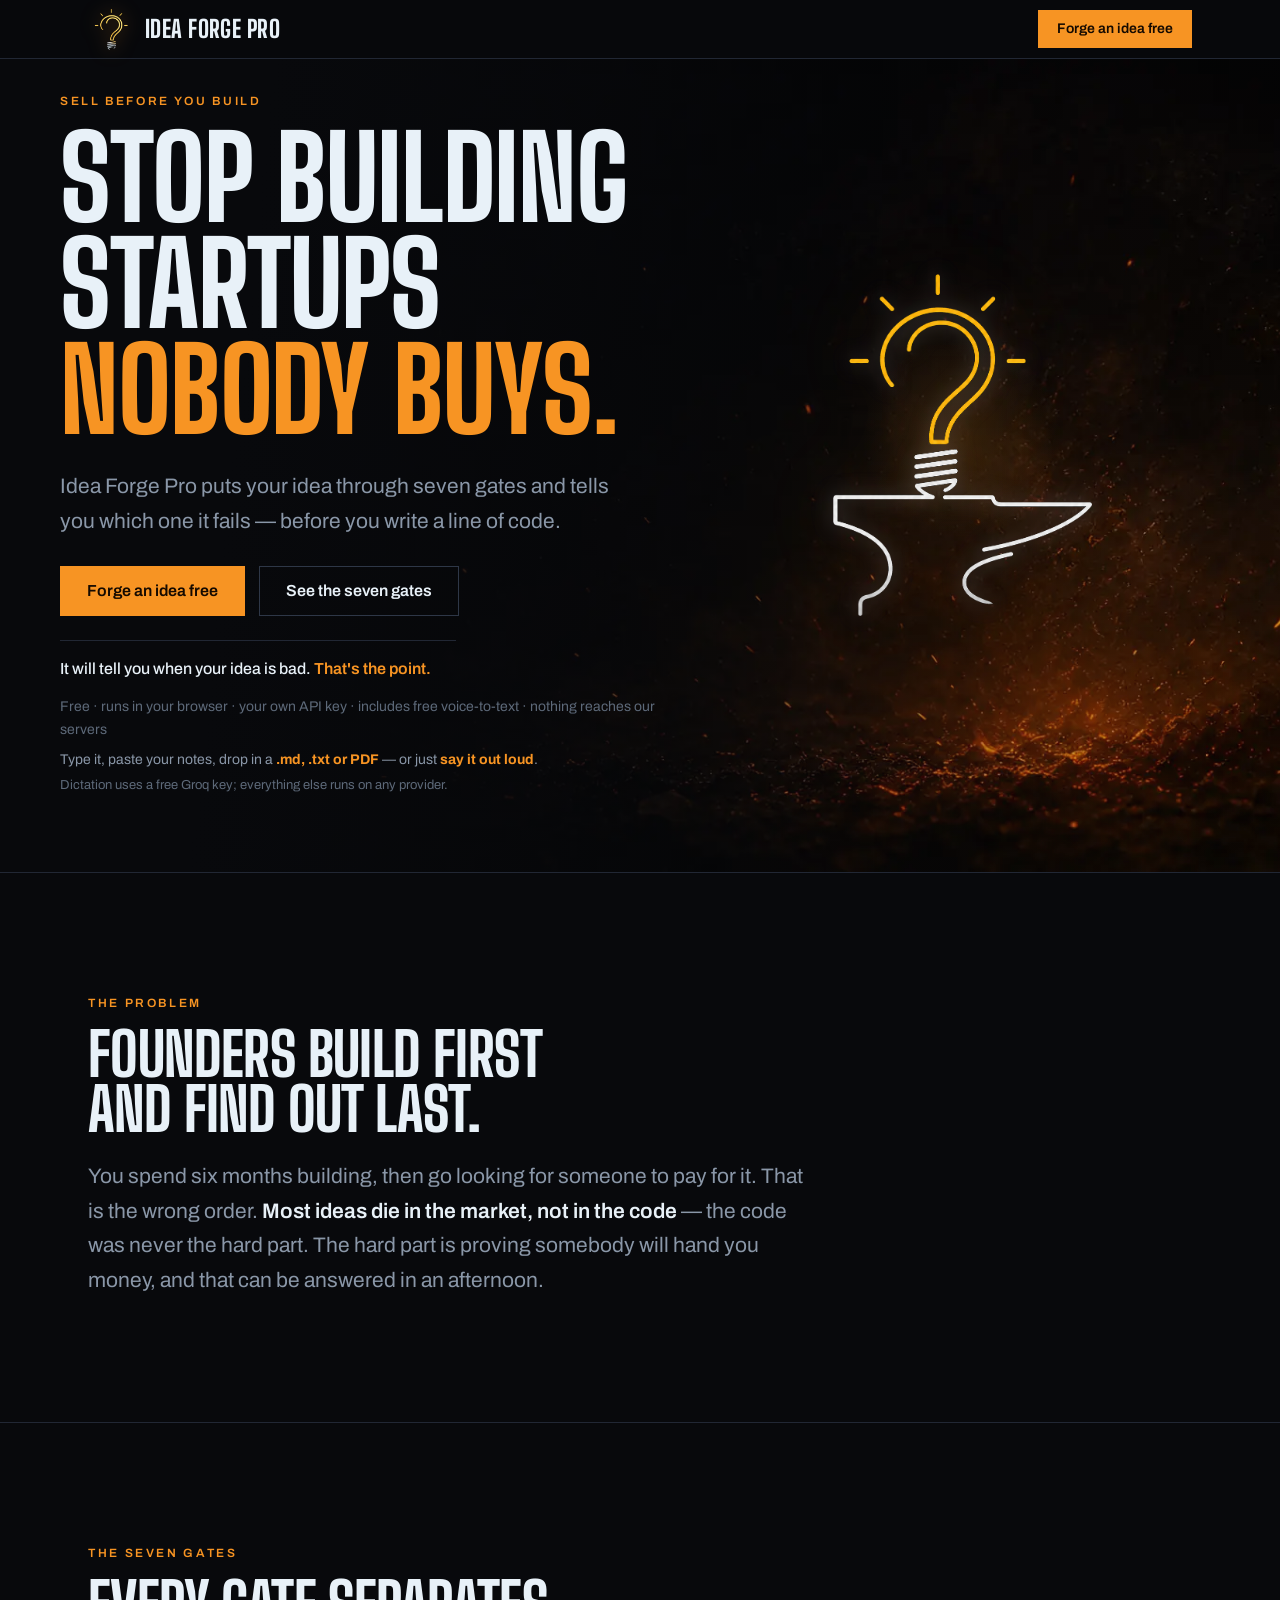
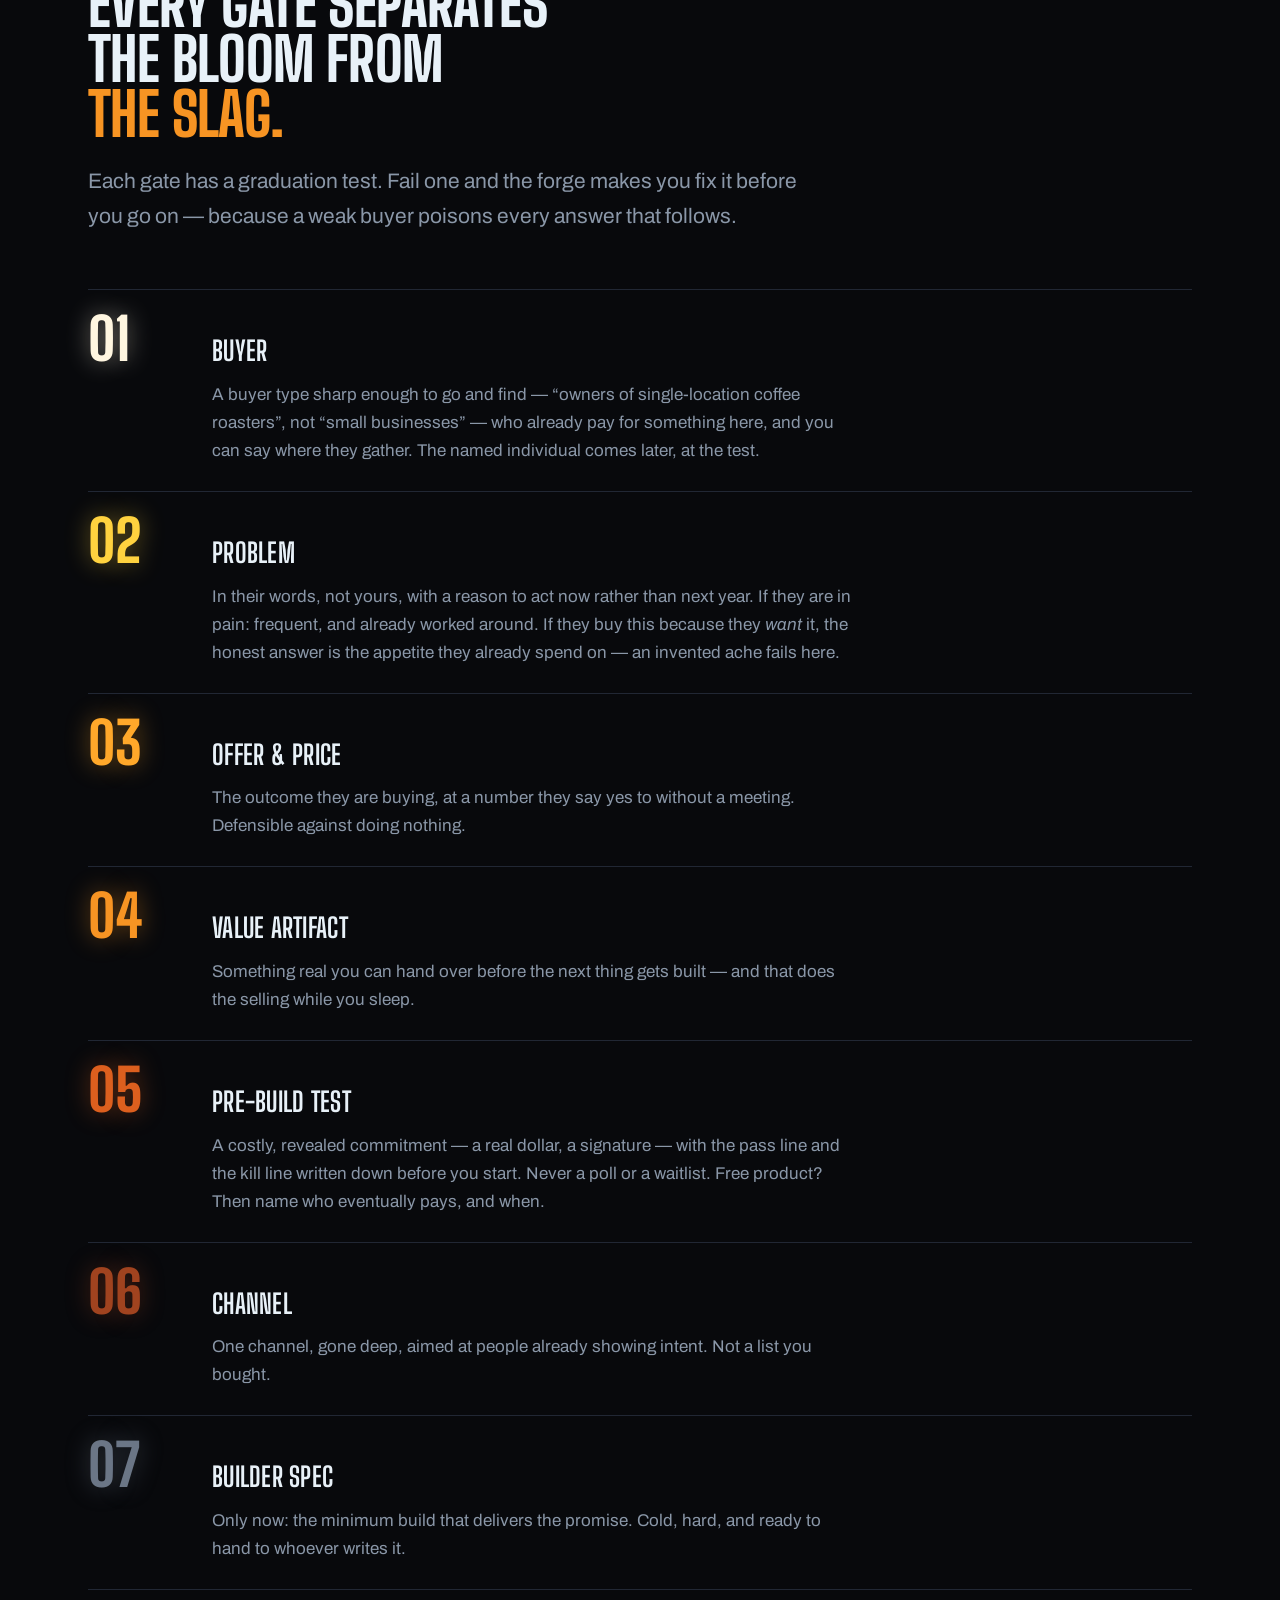
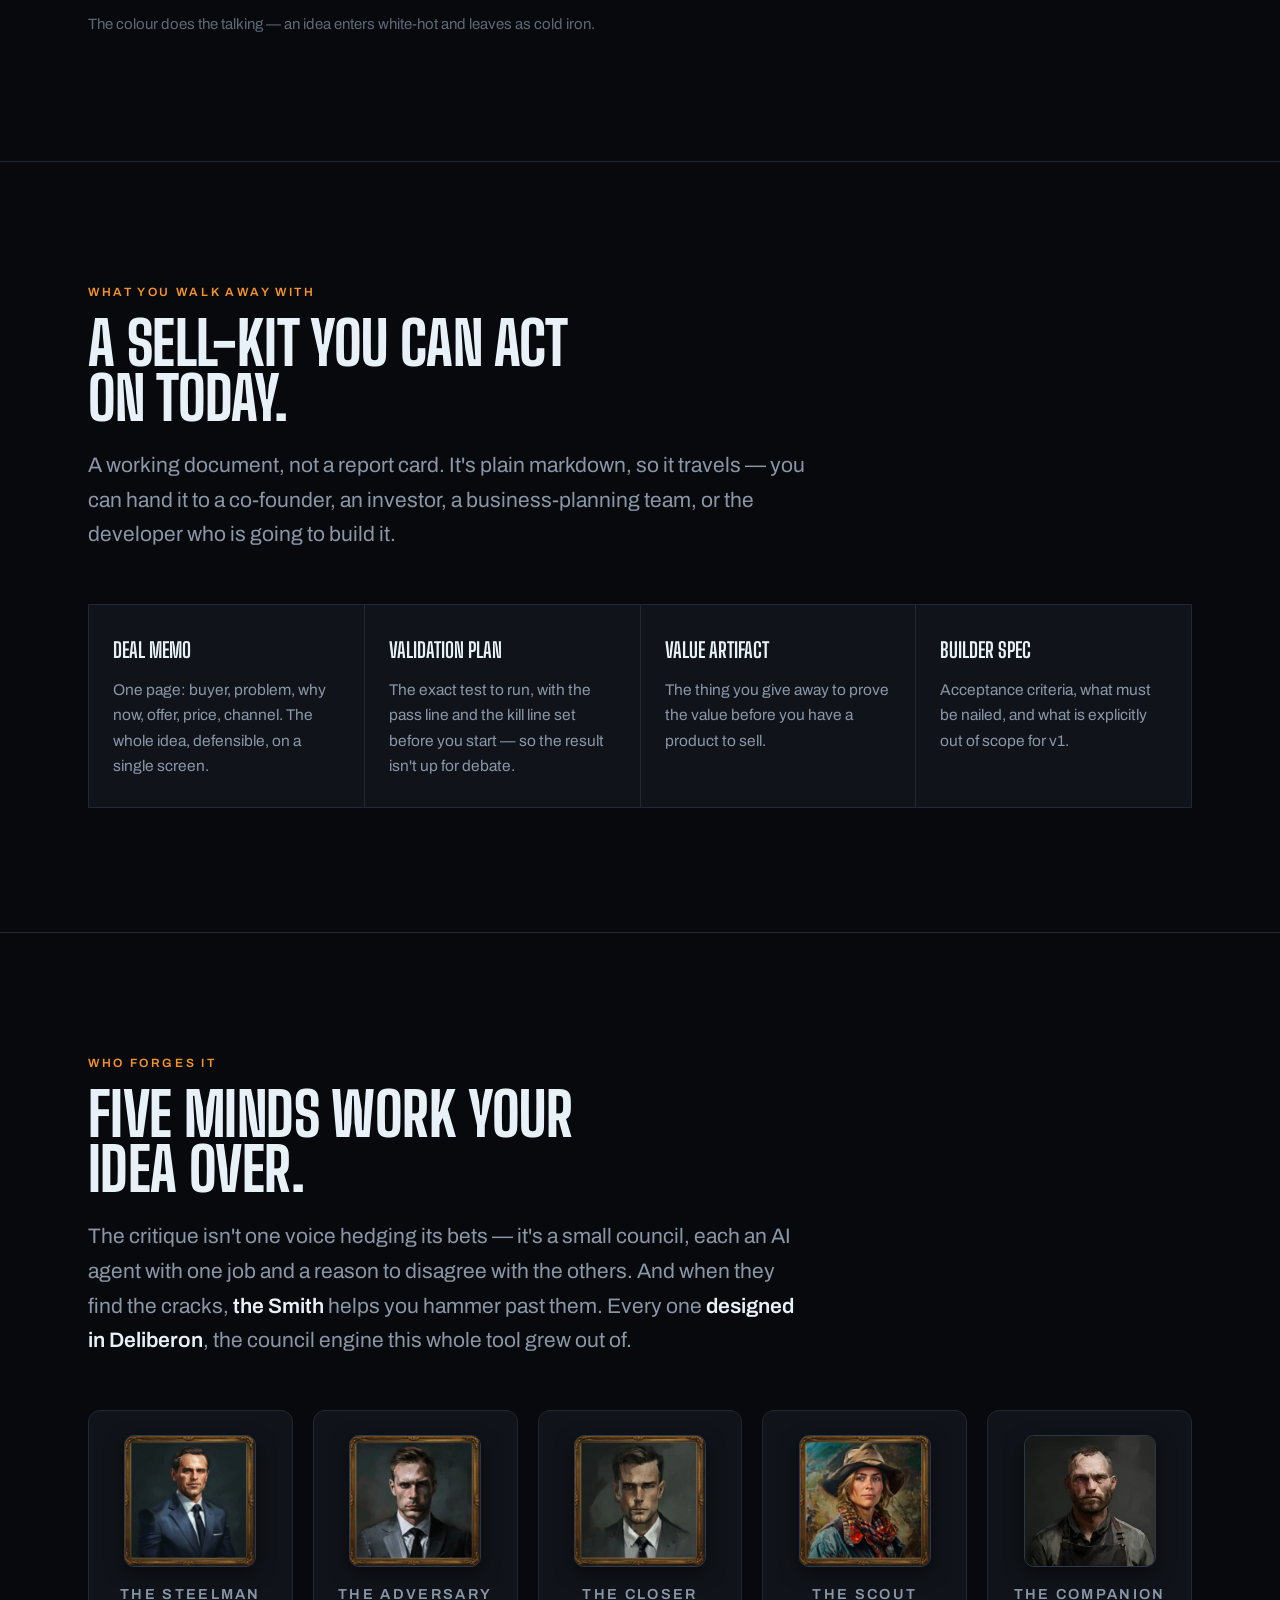
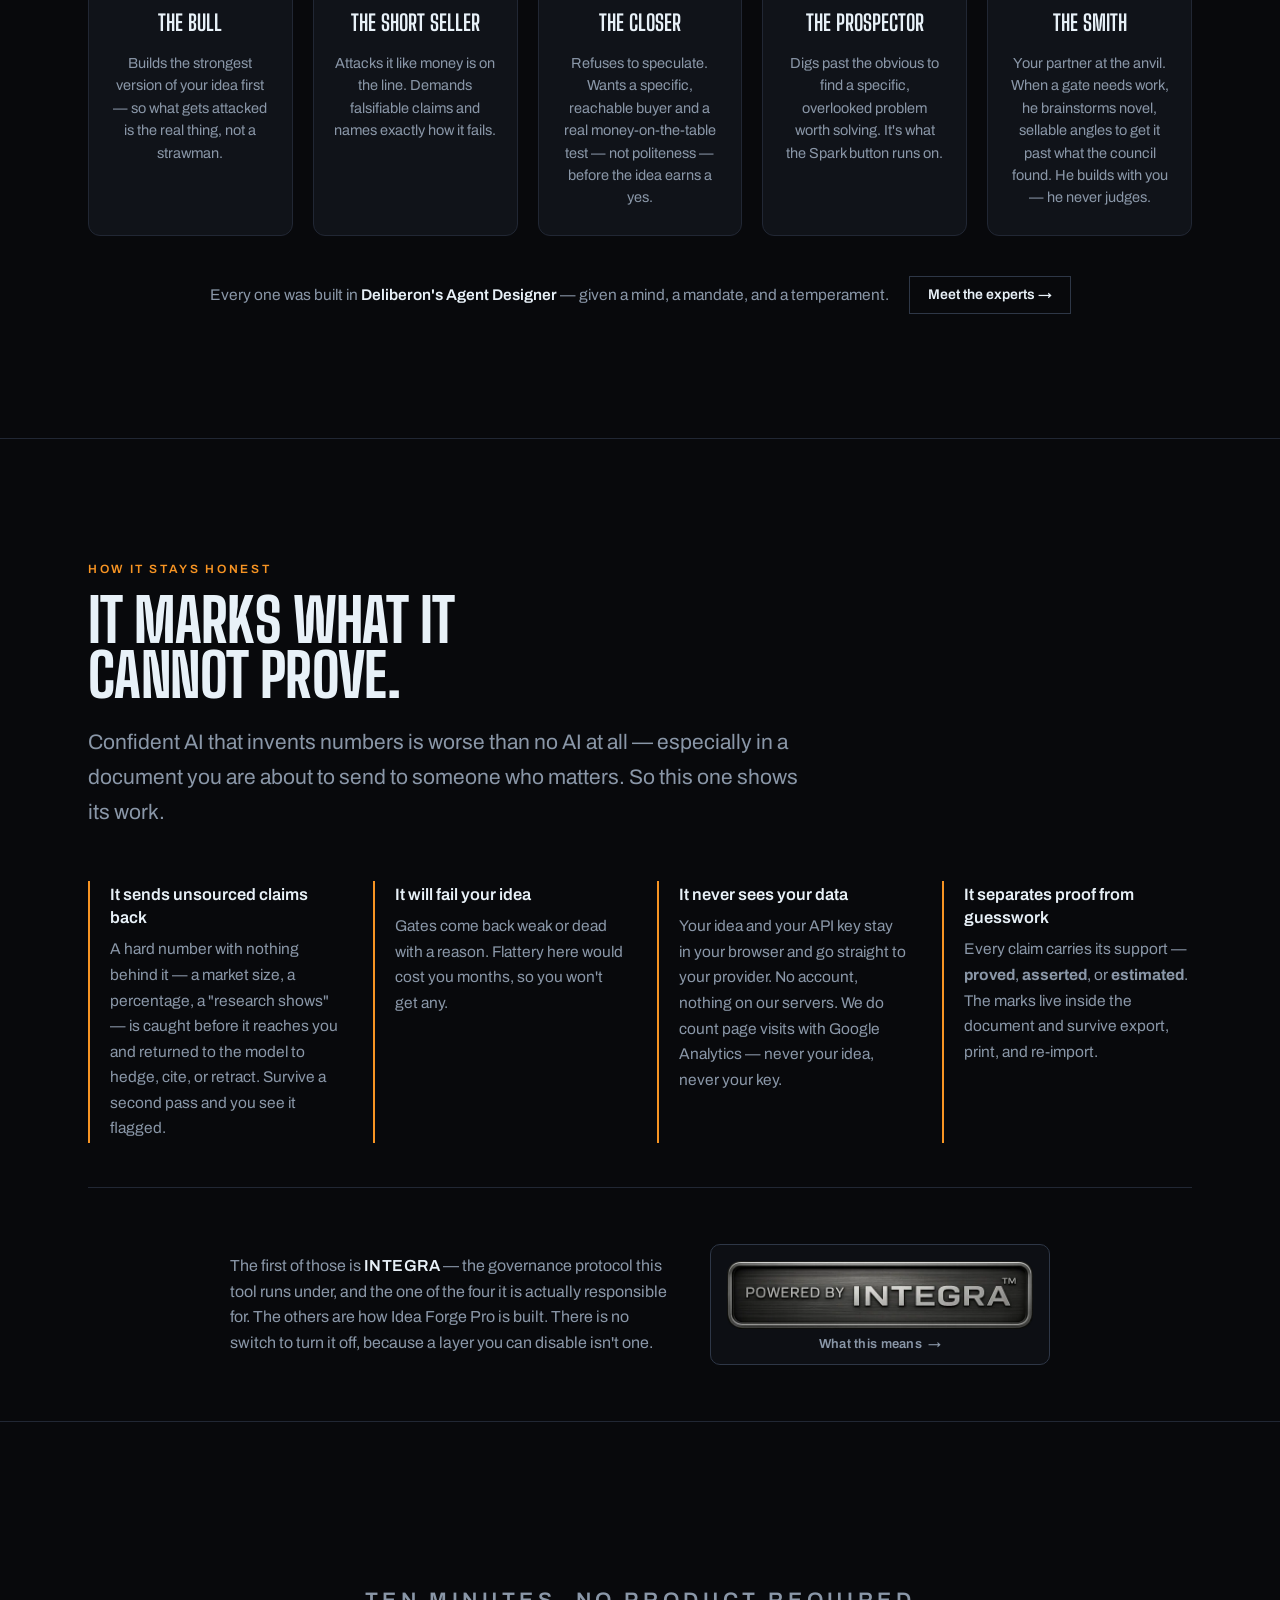
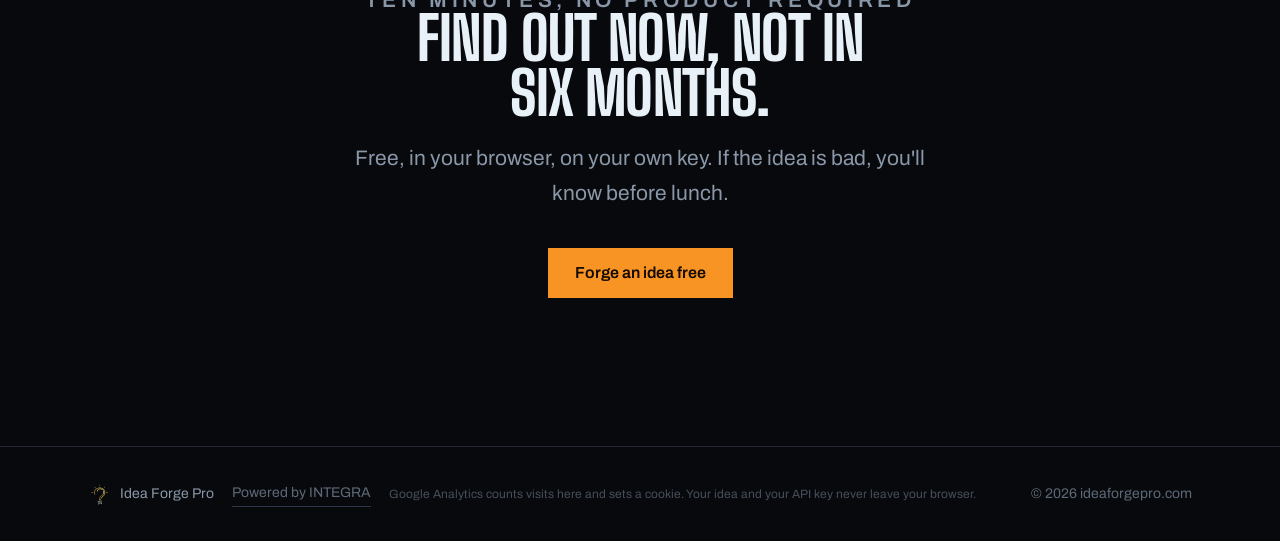
==== index.html @ 02d6a8f9 "Bring the seven gates back in line with what the forge does" ====
<!doctype html>
<html lang="en">
<head>
<!-- Google tag (gtag.js) -->
<script async src="https://www.googletagmanager.com/gtag/js?id=G-B8QB4L6NH2"></script>
<script>
  window.dataLayer = window.dataLayer || [];
  function gtag(){dataLayer.push(arguments);}
  gtag('js', new Date());
  gtag('config', 'G-B8QB4L6NH2');
</script>

<meta charset="utf-8">
<meta name="viewport" content="width=device-width, initial-scale=1">
<title>Idea Forge Pro — Sell Before You Build</title>
<meta name="description" content="Put a startup idea through seven gates and find out which one it fails — before you write a line of code. Free, in your browser, on your own API key.">
<meta name="theme-color" content="#08090C">
<link rel="icon" href="/assets/favicon.ico?6" sizes="any">
<link rel="icon" type="image/png" href="/assets/favicon-32.png?6" sizes="32x32">
<link rel="apple-touch-icon" href="/assets/icon-180.png?6">
<meta property="og:type" content="website">
<meta property="og:url" content="https://ideaforgepro.com/">
<meta property="og:site_name" content="Idea Forge Pro">
<meta property="og:title" content="Idea Forge Pro — Sell Before You Build">
<meta property="og:description" content="Seven gates. It tells you which one your idea fails, before you build. Free, in your browser.">
<meta property="og:image" content="https://ideaforgepro.com/og-image.png?7">
<meta property="og:image:width" content="1200">
<meta property="og:image:height" content="630">
<meta name="twitter:card" content="summary_large_image">
<meta name="twitter:title" content="Idea Forge Pro — Sell Before You Build">
<meta name="twitter:description" content="Seven gates. It tells you which one your idea fails, before you build.">
<meta name="twitter:image" content="https://ideaforgepro.com/og-image.png?7">
<!-- the forge plate is a CSS background, so it isn't discovered until the CSSOM
     builds — preload it or the hero paints black for a beat -->
<link rel="preload" as="image" href="/assets/hero-bg.webp">
<link rel="preconnect" href="https://fonts.googleapis.com">
<link rel="preconnect" href="https://fonts.gstatic.com" crossorigin>
<link href="https://fonts.googleapis.com/css2?family=Big+Shoulders+Display:wght@500;700;800&family=Archivo:wght@400;500;600;700&display=swap" rel="stylesheet">
<style>
/* ═══ tokens ═══ Palette sampled from the mark itself: the anvil's cool white
   (#E8F1F8) and the bulb's amber (#F79423, measured R247 G148 B35). */
:root{
  --pitch:#08090C; --iron:#101319; --raise:#161A22; --edge:#212734; --edge-2:#2E3747;
  --neon:#E8F1F8; --ash:#8A97A8; --ash-dim:#5D6979;
  --ember:#F79423; --gold:#FFD23F; --cold:#6B7686;
  --display:"Big Shoulders Display","Haettenschweiler","Arial Narrow",sans-serif;
  --body:"Archivo",-apple-system,"Segoe UI",Roboto,sans-serif;
  --wrap:1160px; --gut:28px;
  --fs-h1:clamp(52px,9vw,116px); --fs-h2:clamp(34px,5vw,60px); --fs-lead:clamp(17px,2vw,21px);
}
*{box-sizing:border-box}
html{background:var(--pitch);-webkit-text-size-adjust:100%}
body{margin:0;background:var(--pitch);color:var(--neon);font:400 17px/1.65 var(--body);-webkit-font-smoothing:antialiased}
a{color:inherit;text-decoration:none}
img{max-width:100%;display:block}
.wrap{max-width:var(--wrap);margin:0 auto;padding:0 var(--gut)}
.eyebrow{font:600 12px/1 var(--body);letter-spacing:.22em;text-transform:uppercase;color:var(--ember);margin:0 0 18px}
.disp{font-family:var(--display);font-weight:800;line-height:.92;letter-spacing:-.01em;text-transform:uppercase}
:focus-visible{outline:2px solid var(--ember);outline-offset:4px}

/* ═══ buttons ═══ */
.btn{display:inline-flex;align-items:center;gap:10px;font:600 16px/1 var(--body);
  padding:16px 26px;border:1px solid transparent;cursor:pointer;transition:background .16s,border-color .16s,color .16s}
.btn--go{background:var(--ember);color:#150A00}
.btn--go:hover{background:var(--gold)}
.btn--quiet{border-color:var(--edge-2);color:var(--neon)}
.btn--quiet:hover{border-color:var(--ember);color:var(--ember)}
.btn--sm{padding:11px 18px;font-size:14px}

/* ═══ nav ═══ */
.nav{position:sticky;top:0;z-index:20;background:rgba(8,9,12,.86);backdrop-filter:blur(8px);border-bottom:1px solid var(--edge)}
.nav__in{display:flex;align-items:center;justify-content:space-between;height:58px}
.brand{display:flex;align-items:center;gap:11px}
.brand img{height:44px;width:auto;display:block;position:relative;top:-1px;
  filter:drop-shadow(0 0 9px rgba(247,148,35,.55))}
.brand span{font-family:var(--display);font-weight:800;font-size:24px;line-height:1;letter-spacing:.02em;text-transform:uppercase}

/* ═══ hero ═══ */
.hero{position:relative;overflow:hidden;border-bottom:1px solid var(--edge)}
.hero__in{position:relative;z-index:1;
  display:grid;grid-template-columns:1.08fr .92fr;gap:40px;align-items:center;
  padding:clamp(20px,3vw,36px) 0 clamp(48px,7vw,76px)}

/* ╔═══════════════════════════════════════════════════════════════════════╗
   ║  HERO BACKDROP — THE ONE SWAPPABLE LAYER                              ║
   ║                                                                       ║
   ║  Everything painted behind the hero lives in this single rule.        ║
   ║                                                                       ║
   ║  Two layers, top to bottom:                                           ║
   ║    1. the scrim — a left-heavy wash of --pitch. The headline sits on   ║
   ║       the left, so the left stays near-solid and the wash thins out    ║
   ║       toward the anvil on the right, letting the forge light through.  ║
   ║    2. the forge plate itself, anchored `center bottom` so the ember    ║
   ║       bed lands on the hero's bottom edge and reads as a floor.        ║
   ║                                                                       ║
   ║  MEASURED, not guessed: the band is 1394×873 (~1.6:1) at a 1440        ║
   ║  viewport, and gets WIDER as the window grows (~2.9:1 at 2560) since   ║
   ║  its height is set by the text, not the window. So `cover` crops a     ║
   ║  replacement plate differently at every width:                        ║
   ║    · 1821×864 (this one) loses ~12% off EACH SIDE at 1440;            ║
   ║    · past ~1.6:1 viewports it crops off the TOP instead — which is     ║
   ║      why the anchor is `bottom`: the ember bed must survive.           ║
   ║  So for any replacement: keep the light between 15% and 85%            ║
   ║  horizontally and in the LOWER half, and let the top be expendable.    ║
   ║  Keep it in the RIGHT half too — the left half is the text well.       ║
   ╚═══════════════════════════════════════════════════════════════════════╝ */
.hero__bg{position:absolute;inset:0;z-index:0;pointer-events:none;
  background:
    linear-gradient(96deg,var(--pitch) 0 20%,rgba(8,9,12,.74) 44%,
      rgba(8,9,12,.34) 68%,rgba(8,9,12,.10) 100%),
    url("/assets/hero-bg.webp") center bottom/cover no-repeat var(--pitch)}
.hero h1{font-size:var(--fs-h1);margin:0;max-width:12ch}
.hero h1 em{font-style:normal;color:var(--ember)}
.hero__lead{font-size:var(--fs-lead);color:var(--ash);max-width:46ch;margin:26px 0 0}
.hero__cta{display:flex;gap:14px;flex-wrap:wrap;margin:28px 0 0}
/* the trust moment — the one thing no competitor will say */
.hero__blunt{margin:24px 0 0;padding:16px 0 0;border-top:1px solid var(--edge);
  font:500 16px/1.5 var(--body);color:var(--neon);max-width:44ch}
.hero__blunt b{color:var(--ember);font-weight:600}
.hero__fine{margin:14px 0 0;font-size:14px;color:var(--ash-dim)}
/* The ways in. Sits under the promise line, one step quieter than it, because it answers
   "what do I actually do first" rather than making a claim. */
.hero__ways{margin:8px 0 0;font-size:14px;line-height:1.6;color:var(--ash)}
.hero__ways b{color:var(--ember)}
.hero__ways-fine{display:block;margin-top:3px;font-size:13px;color:var(--ash-dim)}
/* ═══ the mark ═══
   The halo sits DIRECTLY BEHIND the anvil. Its strength is one knob.
   Dropped .30 → .14 when the forge plate went in behind: the plate supplies
   the light now, and the halo's remaining job is separation — holding the
   anvil off the ember texture so its outline stays legible. */
.hero__art{justify-self:center;position:relative;--anvil-glow:.14}
.hero__art::before{content:"";position:absolute;left:50%;top:48%;translate:-50% -50%;
  width:104%;aspect-ratio:1/1;border-radius:50%;pointer-events:none;z-index:0;
  background:radial-gradient(closest-side,
    rgba(247,148,35,var(--anvil-glow)),
    rgba(247,148,35,calc(var(--anvil-glow) * .34)) 52%,
    transparent 74%)}
/* The mark is PORTRAIT (667x883). Cap it by HEIGHT, not width, so it sits balanced
   against the headline and never runs past the fold on short laptop viewports —
   width-capping a tall image made the hero overflow. */
.hero__art img{position:relative;z-index:1;width:auto;max-width:100%;max-height:clamp(260px,38vh,360px);
  filter:drop-shadow(0 0 10px rgba(232,241,248,.26)) drop-shadow(0 0 40px rgba(247,148,35,.22))}

/* ═══ generic section ═══ */
.band{padding:clamp(72px,10vw,124px) 0;border-bottom:1px solid var(--edge)}
.band h2{font-size:var(--fs-h2);margin:0;max-width:18ch}
/* same emphasis pattern as the hero h1: the sentence that carries the edge
   goes ember, so the turn in the line is visible before it is read */
.band h2 em{font-style:normal;color:var(--ember)}
.band__lead{font-size:var(--fs-lead);color:var(--ash);max-width:60ch;margin:22px 0 0}
.band__lead b{color:var(--neon);font-weight:600}

/* ═══ SIGNATURE — the seven gates as cooling metal ═══
   Gate 1 leaves the fire white-hot; by gate 7 the idea is cold, hard iron.
   The colour ramp is the content: it is what forging does. */
.gates{margin:56px 0 0;border-top:1px solid var(--edge)}
.gate{display:grid;grid-template-columns:96px 1fr;gap:28px;align-items:baseline;
  padding:26px 0;border-bottom:1px solid var(--edge);position:relative}
.gate__n{font-family:var(--display);font-weight:800;font-size:58px;line-height:.8;
  color:var(--heat);text-shadow:0 0 24px color-mix(in srgb,var(--heat) 45%,transparent)}
.gate h3{font-family:var(--display);font-weight:700;text-transform:uppercase;letter-spacing:.01em;
  font-size:27px;margin:0 0 7px;color:var(--neon)}
.gate p{margin:0;color:var(--ash);max-width:64ch}
.gates__foot{margin:22px 0 0;font-size:15px;color:var(--ash-dim)}

/* ═══ the deliverable ═══ */
/* Same even-step rule as .honest — 4 items must never break 3+1. The hairline
   gap makes an orphan worse here: it leaves a half-drawn grid. */
.kit{display:grid;grid-template-columns:repeat(4,1fr);gap:1px;
  margin:52px 0 0;background:var(--edge);border:1px solid var(--edge)}
@media (max-width:1040px){.kit{grid-template-columns:repeat(2,1fr)}}
@media (max-width:560px){.kit{grid-template-columns:1fr}}
.kit__i{background:var(--iron);padding:28px 24px}
.kit__i h3{font-family:var(--display);font-weight:700;text-transform:uppercase;font-size:21px;margin:0 0 9px}
.kit__i p{margin:0;font-size:15.5px;color:var(--ash)}

/* ═══ meet the experts ═══
   The four personas that voice the critique. Shown as a gallery so the "these are
   real agents from a real product" story is visible before it is read. Even steps:
   4 → 2 → 1, never an orphan (same rule as .honest / .kit). */
.experts{display:grid;grid-template-columns:repeat(5,1fr);gap:20px;margin:52px 0 0}
@media (max-width:1040px){.experts{grid-template-columns:repeat(3,1fr)}}
@media (max-width:640px){.experts{grid-template-columns:repeat(2,1fr)}}
@media (max-width:420px){.experts{grid-template-columns:1fr;max-width:340px;margin-inline:auto}}
.expert{background:var(--iron);border:1px solid var(--edge);border-radius:12px;
  padding:24px 20px 26px;text-align:center}
.expert img{width:132px;height:132px;border-radius:10px;object-fit:cover;margin:0 auto 16px;
  border:1px solid var(--edge-2);box-shadow:0 6px 18px rgba(0,0,0,.5)}
.expert__tag{font:600 11px/1 var(--body);letter-spacing:.16em;text-transform:uppercase;color:var(--ember);margin:0 0 7px}
.expert h3{font-family:var(--display);font-weight:700;text-transform:uppercase;font-size:22px;margin:0 0 10px;color:var(--neon)}
.expert p{margin:0;font-size:14.5px;line-height:1.55;color:var(--ash)}
.experts__foot{margin:40px 0 0;display:flex;align-items:center;justify-content:center;gap:20px;flex-wrap:wrap}
.experts__foot p{margin:0;color:var(--ash);font-size:15.5px}
.experts__foot b{color:var(--neon);font-weight:600}

/* ═══ honesty ═══ */
/* Explicit even steps — 4, then 2, then 1. `auto-fit` chose 3 columns for these
   4 cards and orphaned the fourth on its own row, the same defect that sank the
   Airo build's gate cards. auto-fit orphans at ANY width where the column count
   doesn't divide the item count, so the count has to be stated, not derived. */
.honest{display:grid;grid-template-columns:repeat(4,1fr);gap:34px;margin:52px 0 0}
@media (max-width:1040px){.honest{grid-template-columns:repeat(2,1fr)}}
@media (max-width:560px){.honest{grid-template-columns:1fr}}
/* The credential lands AFTER the four behaviours, never before them: nobody has
   heard of INTEGRA, so a badge up front reads as a fake authority seal. It is
   the name given to behaviour already demonstrated. */
/* The block's own top rule and the section's bottom rule bracket this row.
   Matching padding on each side (its own top, the section's bottom via
   band--tail) centres the text+button between them instead of stranding them
   against the top rule with the section's whole bottom pad empty below. */
.integra{margin:44px 0 0;padding:56px 0 0;border-top:1px solid var(--edge);
  display:flex;align-items:center;justify-content:center;gap:40px;flex-wrap:wrap}
.band--tail{padding-bottom:56px}
/* flex:0 1 — the text sizes to its content instead of growing to fill the row,
   so the text+button group sits centered rather than pinned to the edges. */
.integra p{margin:0;flex:0 1 440px;font:400 16px/1.6 var(--body);color:var(--ash)}
.integra p b{color:var(--neon);font-weight:600;letter-spacing:.03em}
/* The stamp is a link, so it has to LOOK actionable — the bare plate read as
   decoration. A framed hit-area + an explicit caption row carry the affordance;
   the plate alone can't. 340px (was 248): the row has the room and the mark is
   the point of this block, not a footnote. */
.integra__stamp{flex:0 0 auto;display:flex;flex-direction:column;align-items:center;gap:9px;
  width:340px;padding:16px 16px 13px;border:1px solid var(--edge-2);border-radius:10px;
  background:rgba(22,26,34,.4);text-decoration:none;
  animation:integraPulse 3.4s ease-in-out infinite;
  transition:border-color .16s ease,background .16s ease,transform .16s ease,box-shadow .16s ease}
/* Slow ember breathe so the eye catches it as interactive without it nagging.
   Hover overrides the animated shadow with a stronger steady one. */
@keyframes integraPulse{
  0%,100%{box-shadow:0 0 0 rgba(247,148,35,0)}
  50%{box-shadow:0 0 22px rgba(247,148,35,.28)}}
.integra__stamp:hover,.integra__stamp:focus-visible{border-color:var(--ember);
  background:rgba(22,26,34,.7);transform:translateY(-2px);
  animation:none;box-shadow:0 0 26px rgba(247,148,35,.42)}
.integra__stamp img{width:100%;height:auto;display:block}
.integra__cta{font:600 13px/1 var(--body);letter-spacing:.02em;color:var(--ash);
  display:inline-flex;align-items:center;gap:6px}
.integra__stamp:hover .integra__cta,.integra__stamp:focus-visible .integra__cta{color:var(--ember)}
.integra__cta .arw{transition:transform .16s ease}
.integra__stamp:hover .integra__cta .arw{transform:translateX(3px)}
@media (max-width:560px){.integra__stamp{width:100%;max-width:320px}}
.honest__i{border-left:2px solid var(--ember);padding:2px 0 2px 20px}
.honest__i h3{font:600 16.5px/1.4 var(--body);margin:0 0 7px;color:var(--neon)}
.honest__i p{margin:0;font-size:15.5px;color:var(--ash)}

/* ═══ close ═══ */
.close{padding:clamp(84px,12vw,148px) 0;text-align:center}
.close h2{font-size:var(--fs-h2);margin:0 auto;max-width:16ch}
.close p{color:var(--ash);font-size:var(--fs-lead);margin:20px auto 0;max-width:48ch}
.close__cta{margin:38px 0 0}

.foot{border-top:1px solid var(--edge);padding:34px 0;color:var(--ash-dim);font-size:14px}
.foot__in{display:flex;align-items:center;justify-content:space-between;gap:18px;flex-wrap:wrap}
.foot__mark{display:flex;align-items:center;gap:9px;color:var(--ash)}
.foot__mark img{height:22px;width:auto;opacity:.85}
/* The footer mark was already making this claim before anything backed it —
   now it is a claim you can click and check. */
.foot__ledger{flex:1 1 22rem;min-width:0;opacity:.72;font-size:.86em;line-height:1.5}
.foot__integra{border-bottom:1px solid var(--edge-2);padding-bottom:1px}
.foot__integra:hover{color:var(--ember);border-color:var(--ember)}

@media (max-width:900px){
  .hero__in{grid-template-columns:1fr;gap:8px}
  /* stacked: the text no longer has a dark left half to sit in, and a narrow
     viewport crops `cover` to the plate's bright middle — so flood the whole
     band instead of relying on the left-heavy scrim */
  .hero__bg{box-shadow:inset 0 0 0 100vmax rgba(8,9,12,.58)}
  .hero__art{grid-row:1;justify-self:start}
  .hero__art img{width:min(64%,300px)}
  .gate{grid-template-columns:64px 1fr;gap:18px}
  .gate__n{font-size:42px}
}
@media (prefers-reduced-motion:reduce){*{animation:none!important;transition:none!important}}
</style>
<script src="/assets/analytics.js" defer></script>
</head>
<body>

<nav class="nav">
  <div class="wrap nav__in">
    <a class="brand" href="/"><img src="/assets/mark.webp" alt="" width="30" height="30"><span>Idea Forge Pro</span></a>
    <a class="btn btn--go btn--sm" href="https://app.ideaforgepro.com">Forge an idea free</a>
  </div>
</nav>

<header class="hero">
  <div class="hero__bg"></div>
  <div class="wrap hero__in">
    <div>
      <p class="eyebrow">Sell before you build</p>
      <h1 class="disp">Stop building startups <em>nobody buys.</em></h1>
      <p class="hero__lead">Idea Forge Pro puts your idea through seven gates and tells you which one it fails — before you write a line of code.</p>
      <div class="hero__cta">
        <a class="btn btn--go" href="https://app.ideaforgepro.com">Forge an idea free</a>
        <a class="btn btn--quiet" href="#gates">See the seven gates</a>
      </div>
      <p class="hero__blunt">It will tell you when your idea is bad. <b>That's the point.</b></p>
      <p class="hero__fine">Free · runs in your browser · your own API key · includes free voice-to-text · nothing reaches our servers</p>
      <!-- How the idea gets IN. The page described the seven gates and the Sell-Kit at length and
           never said what you actually do first, which for a founder holding a messy notes file or
           a half-formed thought is the question that decides whether they start at all. -->
      <p class="hero__ways">Type it, paste your notes, drop in a <b>.md, .txt or PDF</b> — or just <b>say it out loud</b>. <span class="hero__ways-fine">Dictation uses a free Groq key; everything else runs on any provider.</span></p>
    </div>
    <div class="hero__art">
      <img src="/assets/anvil@2x.webp" alt="A lightbulb whose filament forms a question mark, forged as one continuous line into an anvil" width="667" height="883" fetchpriority="high">
    </div>
  </div>
</header>

<section class="band">
  <div class="wrap">
    <p class="eyebrow">The problem</p>
    <h2 class="disp">Founders build first and find out last.</h2>
    <p class="band__lead">You spend six months building, then go looking for someone to pay for it. That is the wrong order. <b>Most ideas die in the market, not in the code</b> — the code was never the hard part. The hard part is proving somebody will hand you money, and that can be answered in an afternoon.</p>
  </div>
</section>

<section class="band" id="gates">
  <div class="wrap">
    <p class="eyebrow">The seven gates</p>
    <!-- nbsp welds "the slag." so the 18ch measure cannot break after the
         article and strand the payoff word on its own line -->
    <h2 class="disp">Every gate separates the bloom from <em>the&nbsp;slag.</em></h2>
    <p class="band__lead">Each gate has a graduation test. Fail one and the forge makes you fix it before you go on — because a weak buyer poisons every answer that follows.</p>

    <div class="gates">
      <div class="gate" style="--heat:#FFF6E0">
        <div class="gate__n">01</div>
        <div><h3>Buyer</h3><p>A buyer type sharp enough to go and find — “owners of single-location coffee roasters”, not “small businesses” — who already pay for something here, and you can say where they gather. The named individual comes later, at the test.</p></div>
      </div>
      <div class="gate" style="--heat:#FFD23F">
        <div class="gate__n">02</div>
        <div><h3>Problem</h3><p>In their words, not yours, with a reason to act now rather than next year. If they are in pain: frequent, and already worked around. If they buy this because they <em>want</em> it, the honest answer is the appetite they already spend on — an invented ache fails here.</p></div>
      </div>
      <div class="gate" style="--heat:#FFA82A">
        <div class="gate__n">03</div>
        <div><h3>Offer &amp; price</h3><p>The outcome they are buying, at a number they say yes to without a meeting. Defensible against doing nothing.</p></div>
      </div>
      <div class="gate" style="--heat:#F79423">
        <div class="gate__n">04</div>
        <div><h3>Value artifact</h3><p>Something real you can hand over before the next thing gets built — and that does the selling while you sleep.</p></div>
      </div>
      <div class="gate" style="--heat:#DC5F1E">
        <div class="gate__n">05</div>
        <div><h3>Pre-build test</h3><p>A costly, revealed commitment — a real dollar, a signature — with the pass line and the kill line written down before you start. Never a poll or a waitlist. Free product? Then name who eventually pays, and when.</p></div>
      </div>
      <div class="gate" style="--heat:#A0431F">
        <div class="gate__n">06</div>
        <div><h3>Channel</h3><p>One channel, gone deep, aimed at people already showing intent. Not a list you bought.</p></div>
      </div>
      <div class="gate" style="--heat:#6B7686">
        <div class="gate__n">07</div>
        <div><h3>Builder spec</h3><p>Only now: the minimum build that delivers the promise. Cold, hard, and ready to hand to whoever writes it.</p></div>
      </div>
    </div>
    <p class="gates__foot">The colour does the talking — an idea enters white-hot and leaves as cold iron.</p>
  </div>
</section>

<section class="band">
  <div class="wrap">
    <p class="eyebrow">What you walk away with</p>
    <h2 class="disp">A Sell-Kit you can act on today.</h2>
    <p class="band__lead">A working document, not a report card. It's plain markdown, so it travels — you can hand it to a co-founder, an investor, a business-planning team, or the developer who is going to build it.</p>
    <div class="kit">
      <div class="kit__i"><h3>Deal memo</h3><p>One page: buyer, problem, why now, offer, price, channel. The whole idea, defensible, on a single screen.</p></div>
      <div class="kit__i"><h3>Validation plan</h3><p>The exact test to run, with the pass line and the kill line set before you start — so the result isn't up for debate.</p></div>
      <div class="kit__i"><h3>Value artifact</h3><p>The thing you give away to prove the value before you have a product to sell.</p></div>
      <div class="kit__i"><h3>Builder spec</h3><p>Acceptance criteria, what must be nailed, and what is explicitly out of scope for v1.</p></div>
    </div>
  </div>
</section>

<section class="band">
  <div class="wrap">
    <p class="eyebrow">Who forges it</p>
    <h2 class="disp">Five minds work your idea over.</h2>
    <p class="band__lead">The critique isn't one voice hedging its bets — it's a small council, each an AI agent with one job and a reason to disagree with the others. And when they find the cracks, <b>the Smith</b> helps you hammer past them. Every one <b>designed in Deliberon</b>, the council engine this whole tool grew out of.</p>
    <div class="experts">
      <article class="expert">
        <img src="/assets/face-bull.webp" alt="The Bull" width="132" height="132" loading="lazy">
        <p class="expert__tag">The Steelman</p>
        <h3>The Bull</h3>
        <p>Builds the strongest version of your idea first — so what gets attacked is the real thing, not a strawman.</p>
      </article>
      <article class="expert">
        <img src="/assets/face-short.webp" alt="The Short Seller" width="132" height="132" loading="lazy">
        <p class="expert__tag">The Adversary</p>
        <h3>The Short Seller</h3>
        <p>Attacks it like money is on the line. Demands falsifiable claims and names exactly how it fails.</p>
      </article>
      <article class="expert">
        <img src="/assets/face-closer.webp" alt="The Closer" width="132" height="132" loading="lazy">
        <p class="expert__tag">The Closer</p>
        <h3>The Closer</h3>
        <p>Refuses to speculate. Wants a specific, reachable buyer and a real money-on-the-table test — not politeness — before the idea earns a yes.</p>
      </article>
      <article class="expert">
        <img src="/assets/face-prospector.webp" alt="The Prospector" width="132" height="132" loading="lazy">
        <p class="expert__tag">The Scout</p>
        <h3>The Prospector</h3>
        <p>Digs past the obvious to find a specific, overlooked problem worth solving. It's what the Spark button runs on.</p>
      </article>
      <article class="expert">
        <img src="/assets/face-smith.webp" alt="The Smith" width="132" height="132" loading="lazy">
        <p class="expert__tag">The Companion</p>
        <h3>The Smith</h3>
        <p>Your partner at the anvil. When a gate needs work, he brainstorms novel, sellable angles to get it past what the council found. He builds with you — he never judges.</p>
      </article>
    </div>
    <div class="experts__foot">
      <p>Every one was built in <b>Deliberon's Agent Designer</b> — given a mind, a mandate, and a temperament.</p>
      <a class="btn btn--quiet btn--sm" href="/personas.html">Meet the experts &rarr;</a>
    </div>
  </div>
</section>

<section class="band band--tail">
  <div class="wrap">
    <p class="eyebrow">How it stays honest</p>
    <h2 class="disp">It marks what it cannot prove.</h2>
    <p class="band__lead">Confident AI that invents numbers is worse than no AI at all — especially in a document you are about to send to someone who matters. So this one shows its work.</p>
    <div class="honest">
      <div class="honest__i"><h3>It sends unsourced claims back</h3><p>A hard number with nothing behind it — a market size, a percentage, a "research shows" — is caught before it reaches you and returned to the model to hedge, cite, or retract. Survive a second pass and you see it flagged.</p></div>
      <div class="honest__i"><h3>It will fail your idea</h3><p>Gates come back weak or dead with a reason. Flattery here would cost you months, so you won't get any.</p></div>
      <div class="honest__i"><h3>It never sees your data</h3><p>Your idea and your API key stay in your browser and go straight to your provider. No account, nothing on our servers. We do count page visits with Google Analytics &mdash; never your idea, never your key.</p></div>
      <div class="honest__i"><h3>It separates proof from guesswork</h3><p>Every claim carries its support — <b>proved</b>, <b>asserted</b>, or <b>estimated</b>. The marks live inside the document and survive export, print, and re-import.</p></div>
    </div>
    <div class="integra">
      <p>The first of those is <b>INTEGRA</b> — the governance protocol this tool runs under, and the one of the four it is actually responsible for. The others are how Idea Forge Pro is built. There is no switch to turn it off, because a layer you can disable isn't one.</p>
      <a class="integra__stamp" href="/integra.html">
        <img src="/assets/integra-badge.webp" alt="Powered by INTEGRA" width="640" height="142">
        <span class="integra__cta">What this means <span class="arw">&rarr;</span></span>
      </a>
    </div>
  </div>
</section>

<section class="close">
  <div class="wrap">
    <p class="eyebrow">Ten minutes, no product required</p>
    <h2 class="disp">Find out now, not in six months.</h2>
    <p>Free, in your browser, on your own key. If the idea is bad, you'll know before lunch.</p>
    <div class="close__cta"><a class="btn btn--go" href="https://app.ideaforgepro.com">Forge an idea free</a></div>
  </div>
</section>

<footer class="foot">
  <div class="wrap foot__in">
    <span class="foot__mark"><img src="/assets/mark.webp" alt="" width="22" height="22"> Idea Forge Pro</span>
    <a class="foot__integra" href="/integra.html">Powered by INTEGRA</a>
    <span class="foot__ledger">Google Analytics counts visits here and sets a cookie. Your idea and your API key never leave your browser.</span>
    <span>© 2026 ideaforgepro.com</span>
  </div>
</footer>

</body>
</html>
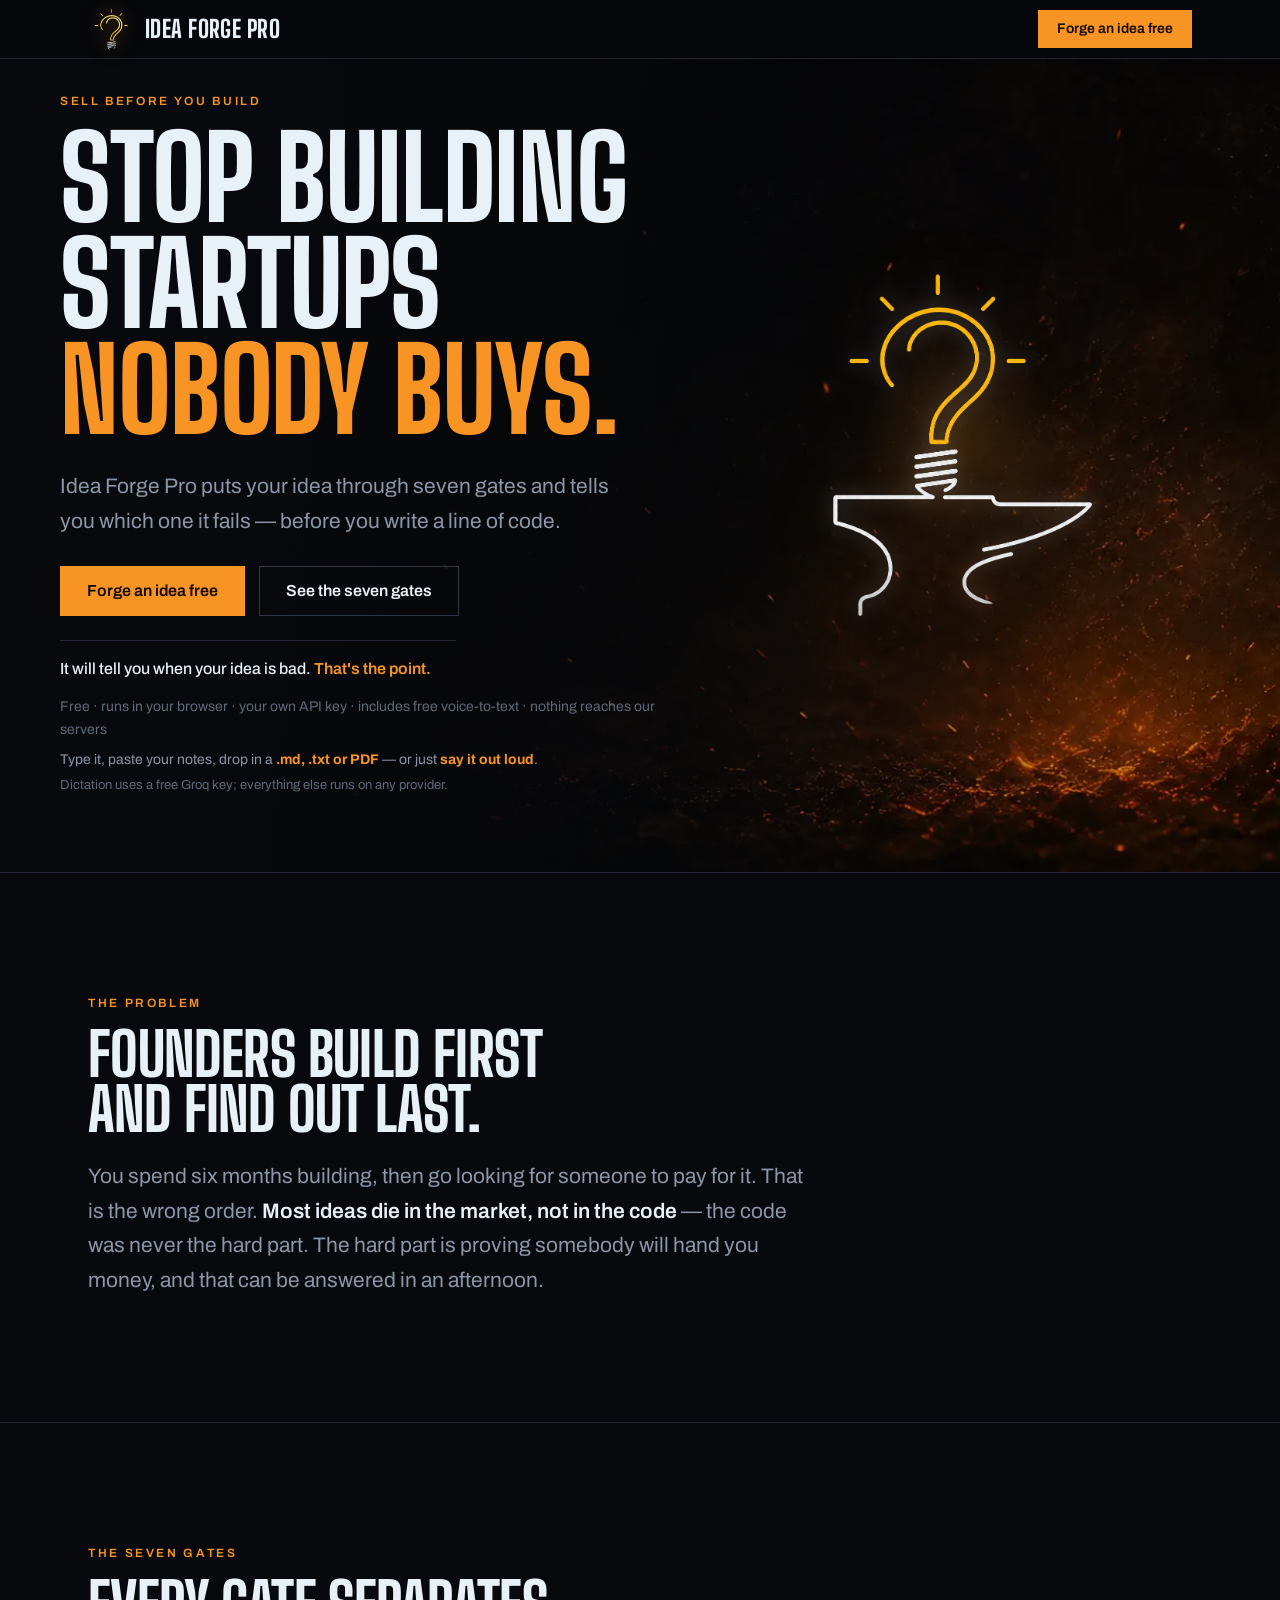
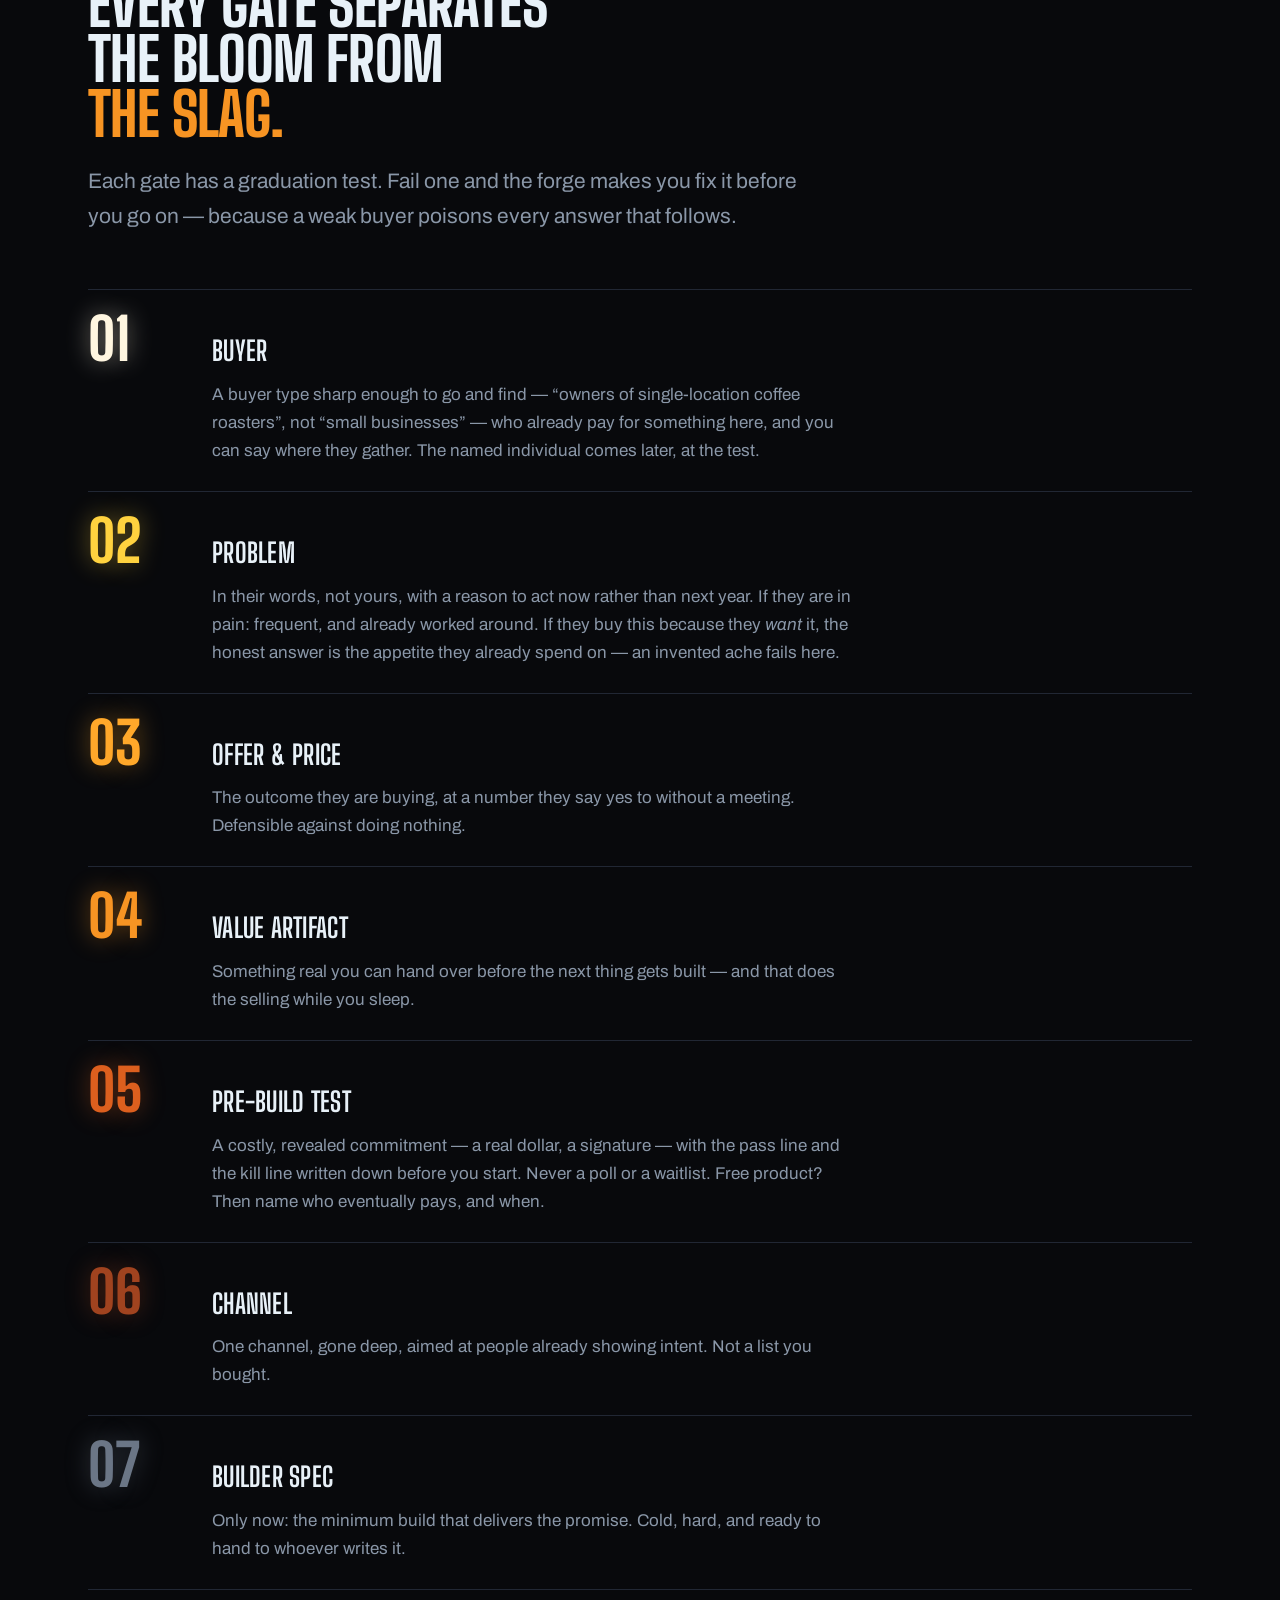
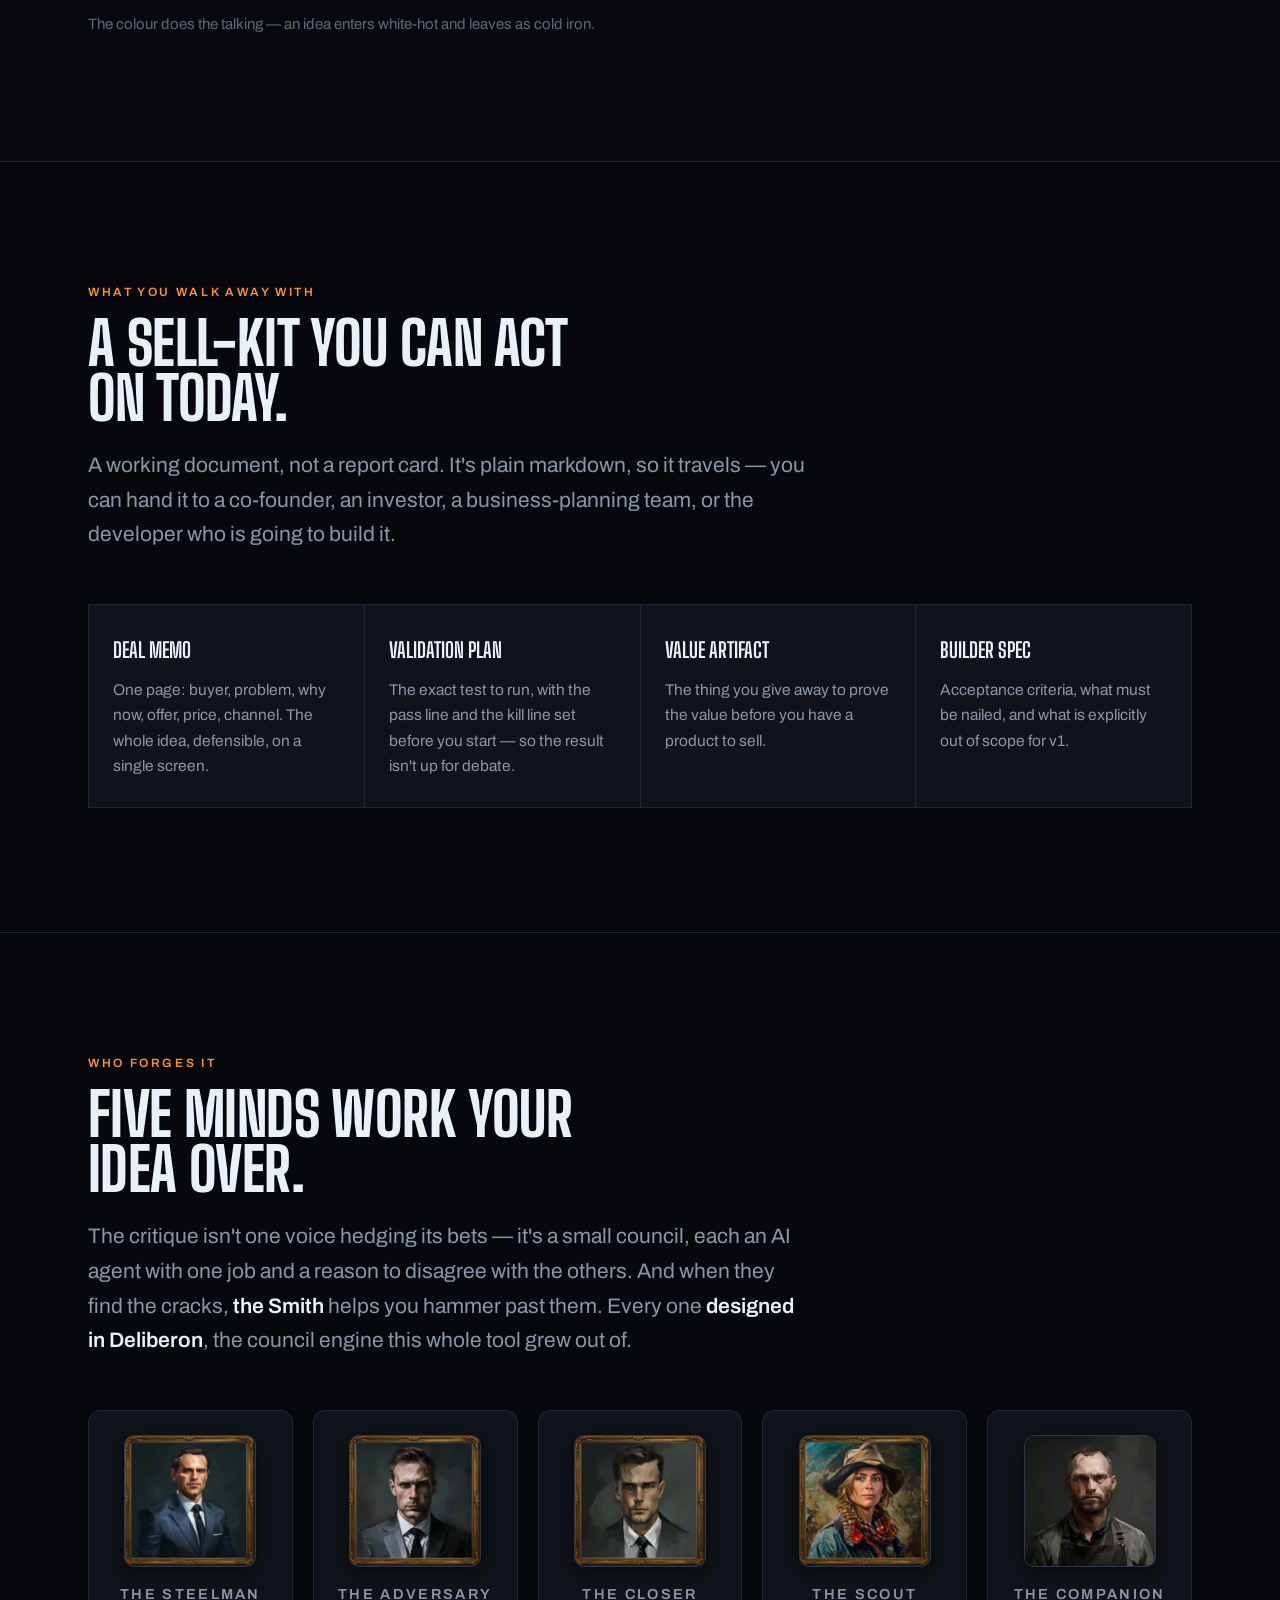
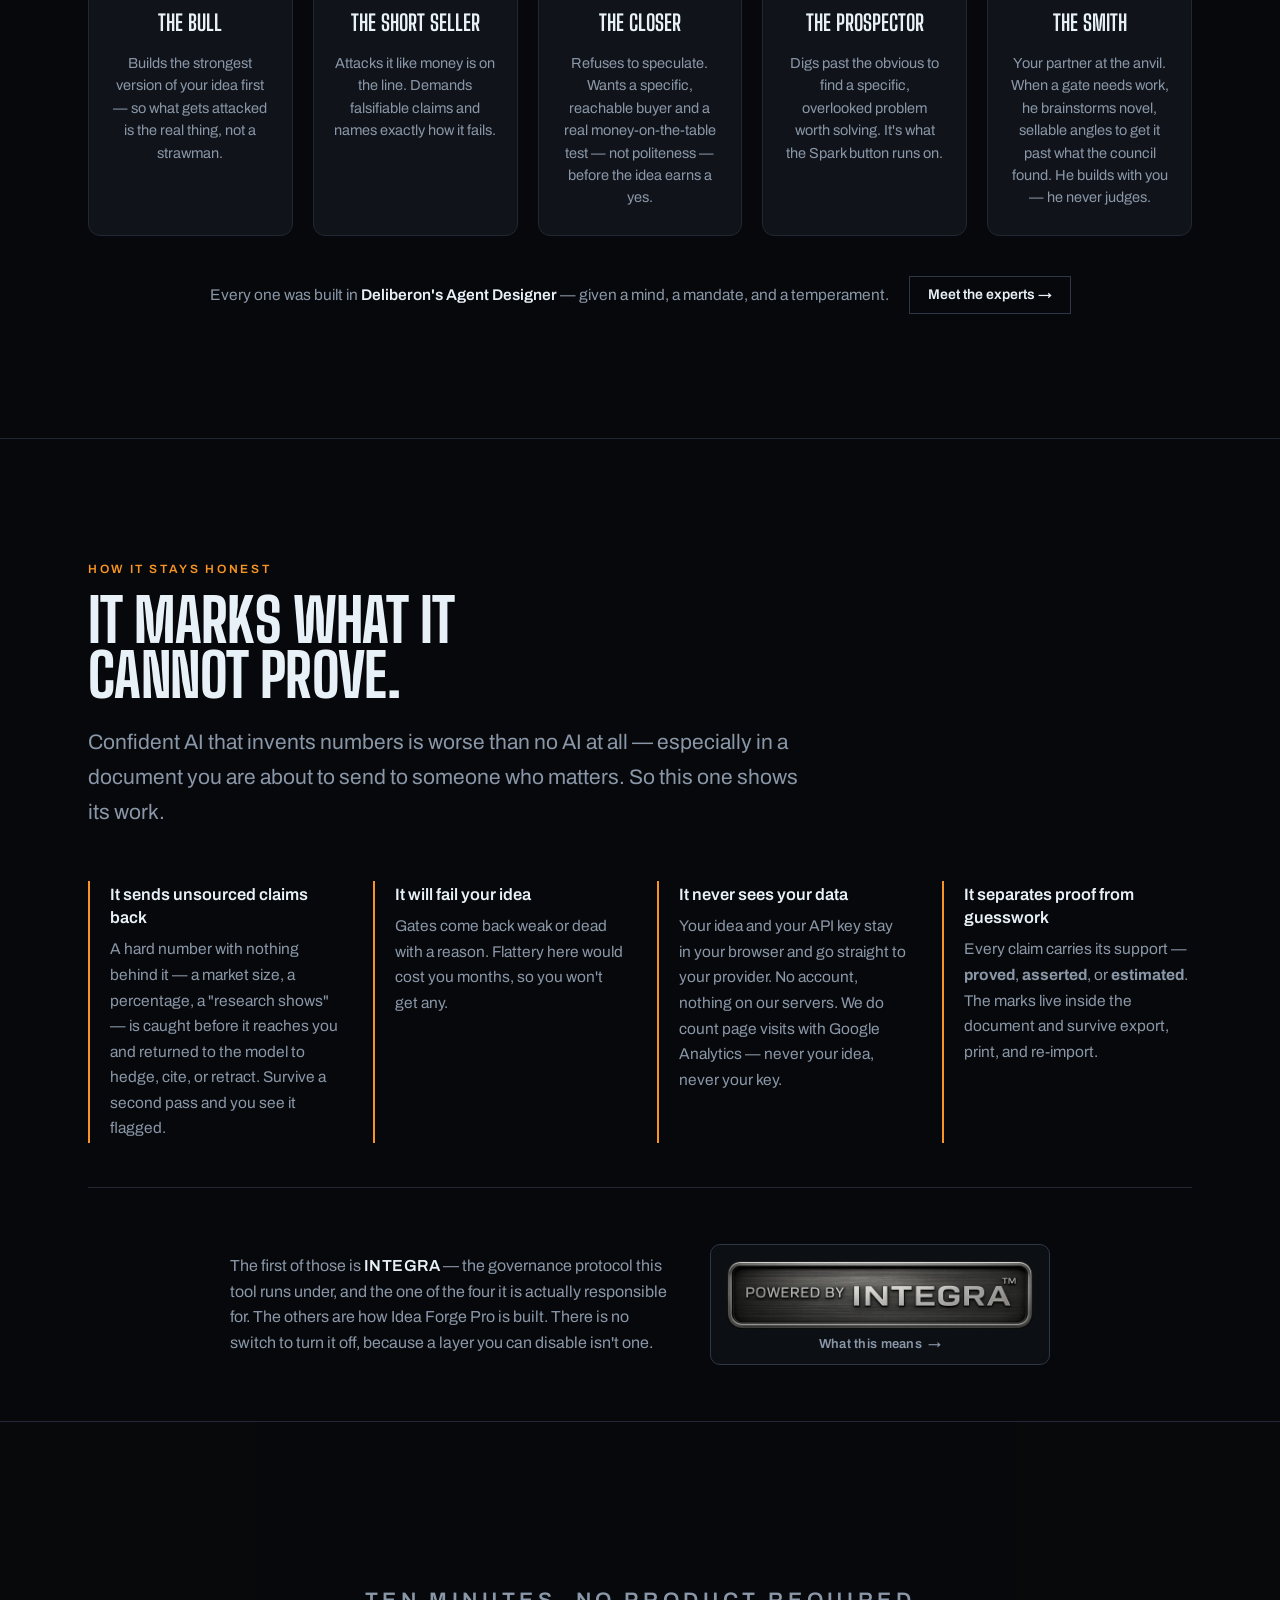
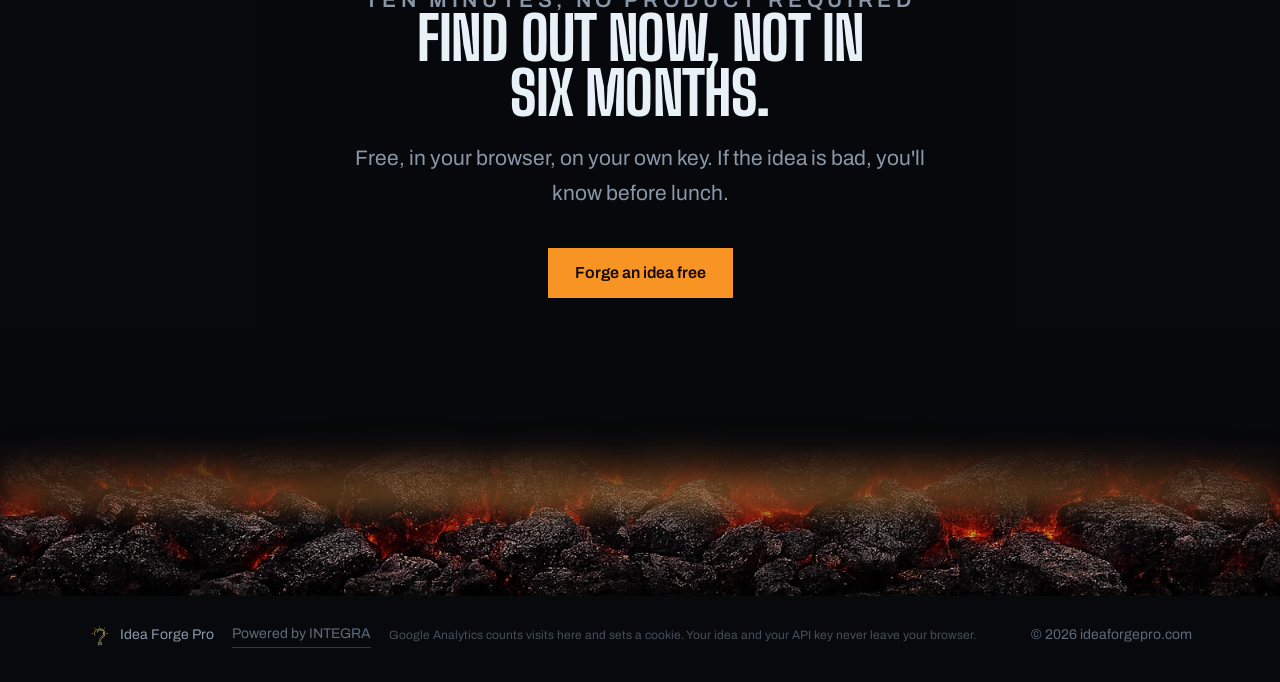
==== commit 5b41470f: "The same room as the forge: shared wallpaper, parallax hero, coal footer" ====
--- a/index.html
+++ b/index.html
@@ -50,7 +50,27 @@
 }
 *{box-sizing:border-box}
 html{background:var(--pitch);-webkit-text-size-adjust:100%}
-body{margin:0;background:var(--pitch);color:var(--neon);font:400 17px/1.65 var(--body);-webkit-font-smoothing:antialiased}
+/* background:transparent is LOAD-BEARING. html already paints --pitch, so body's
+   own background does NOT propagate to the canvas — it paints as a normal opaque
+   layer, and body::before (z-index:-2) sits behind it and never shows. The app has
+   no html{background} rule, which is why the same wallpaper works there untouched.
+   html keeps the black; body gets out of the way so the embers can be seen. */
+body{margin:0;background:transparent;color:var(--neon);font:400 17px/1.65 var(--body);-webkit-font-smoothing:antialiased;
+  position:relative}
+/* ═══ the forge wallpaper ═══════════════════════════════════════════════════
+   The same layer the app runs, so crossing from the landing into the forge is
+   one continuous room rather than two rooms with a door.
+
+   FIXED, not absolute (the app uses absolute because its page is one screen at
+   a time). Fixed is what makes the sparks hold still while the panels ride up
+   over them — the parallax — and it means one viewport of art covers a page of
+   any length instead of being stretched down it.
+
+   z-index:-2 puts it under the hero image (-1), which is under the content. */
+body::before{content:"";position:fixed;inset:0;z-index:-2;pointer-events:none;
+  background:var(--pitch) url("/assets/forge-paper.webp") top center/100% 100% no-repeat;
+  filter:url(#heat)}
+@media(prefers-reduced-motion:reduce){body::before{filter:none}}
 a{color:inherit;text-decoration:none}
 img{max-width:100%;display:block}
 .wrap{max-width:var(--wrap);margin:0 auto;padding:0 var(--gut)}
@@ -104,11 +124,26 @@
    ║  horizontally and in the LOWER half, and let the top be expendable.    ║
    ║  Keep it in the RIGHT half too — the left half is the text well.       ║
    ╚═══════════════════════════════════════════════════════════════════════╝ */
+/* FIXED to the viewport so it stays put while the page moves — the plate the
+   solid panels below slide up over and bury. Once buried it is gone for good
+   and the ember wallpaper behind it is what the rest of the page sits on.
+   z-index:-1: above the wallpaper, below every panel. */
+/* THE PARALLAX. position:fixed was wrong — an opaque full-viewport plate that
+   never leaves, so it covered the ember wallpaper at every scroll position and
+   the "open" panels below revealed nothing but hero art.
+   Absolute inside the hero (so it ENDS when the hero does) with the image layer
+   background-attachment:fixed (so it holds still while the hero rides up over
+   it). The gradient scrolls with the element; only the photograph is pinned.
+   iOS Safari ignores fixed attachment and falls back to a normal scroll — the
+   art still reads, it simply does not hold. */
+.hero{overflow:hidden}
 .hero__bg{position:absolute;inset:0;z-index:0;pointer-events:none;
   background:
     linear-gradient(96deg,var(--pitch) 0 20%,rgba(8,9,12,.74) 44%,
       rgba(8,9,12,.34) 68%,rgba(8,9,12,.10) 100%),
-    url("/assets/hero-bg.webp") center bottom/cover no-repeat var(--pitch)}
+    url("/assets/hero-bg.webp") center bottom/cover no-repeat;
+  background-attachment:scroll,fixed;
+  background-color:transparent}
 .hero h1{font-size:var(--fs-h1);margin:0;max-width:12ch}
 .hero h1 em{font-style:normal;color:var(--ember)}
 .hero__lead{font-size:var(--fs-lead);color:var(--ash);max-width:46ch;margin:26px 0 0}
@@ -142,7 +177,18 @@
   filter:drop-shadow(0 0 10px rgba(232,241,248,.26)) drop-shadow(0 0 40px rgba(247,148,35,.22))}
 
 /* ═══ generic section ═══ */
-.band{padding:clamp(72px,10vw,124px) 0;border-bottom:1px solid var(--edge)}
+.band{padding:clamp(72px,10vw,124px) 0;border-bottom:1px solid var(--edge);position:relative;z-index:1}
+/* THE PARALLAX. The first panels are SOLID: they ride up over the fixed hero
+   plate and cover it, which is the whole effect — the image does not scroll
+   away, it gets buried. Only once it is buried do we open the panels up and
+   let the ember wallpaper through, so the sparks arrive as a reveal instead of
+   competing with the hero art for the same screen.
+   Two solid panels is the minimum that reads as deliberate; the third is where
+   the heat comes back. */
+.band--solid{background:var(--pitch)}
+/* Translucent, not transparent: the wallpaper should read as atmosphere behind
+   the words, never as texture underneath them. */
+.band--open{background:rgba(8,9,12,.58);backdrop-filter:blur(2px)}
 .band h2{font-size:var(--fs-h2);margin:0;max-width:18ch}
 /* same emphasis pattern as the hero h1: the sentence that carries the edge
    goes ember, so the turn in the line is visible before it is read */
@@ -244,12 +290,37 @@
 .honest__i p{margin:0;font-size:15.5px;color:var(--ash)}
 
 /* ═══ close ═══ */
-.close{padding:clamp(84px,12vw,148px) 0;text-align:center}
+.close{padding:clamp(84px,12vw,148px) 0;text-align:center;position:relative;z-index:1;background:rgba(8,9,12,.48)}
 .close h2{font-size:var(--fs-h2);margin:0 auto;max-width:16ch}
 .close p{color:var(--ash);font-size:var(--fs-lead);margin:20px auto 0;max-width:48ch}
 .close__cta{margin:38px 0 0}
 
-.foot{border-top:1px solid var(--edge);padding:34px 0;color:var(--ash-dim);font-size:14px}
+/* ═══ the footer — the same bed of coals that closes the app ════════════════
+   Ported verbatim in behaviour: a bottom-anchored strip of live coals fading in
+   from the dark, the heat rippling off them through the page's own #heat filter
+   so it moves in step with the wallpaper, and a solid black bar under the text
+   so the glow never washes out the words. */
+.forge-foot{position:relative;margin-top:0;z-index:1}
+.forge-foot-seam{height:150px;
+  background:url("/assets/forge-coals.webp") bottom center/cover no-repeat;
+  -webkit-mask-image:linear-gradient(180deg,transparent 0%,rgba(0,0,0,.5) 40%,#000 74%);
+  mask-image:linear-gradient(180deg,transparent 0%,rgba(0,0,0,.5) 40%,#000 74%);
+  opacity:.95}
+/* The glow lives on the PARENT, not the seam: the seam carries a mask, and a
+   mask applies to its pseudo-elements too — a glow inside it would be erased by
+   the very fade that softens the top edge. On the parent it can also bleed
+   upward past the footer, which is what makes it read as light, not a border. */
+.forge-foot::before{content:"";position:absolute;left:0;right:0;top:-26px;height:88px;z-index:2;
+  pointer-events:none;
+  background:radial-gradient(130% 100% at 50% 100%,
+    rgba(255,168,72,.50), rgba(198,104,38,.26) 46%, rgba(140,66,20,.08) 68%, transparent 80%);
+  filter:blur(12px) url(#heat);
+  animation:coal-breathe 6.5s ease-in-out infinite}
+@keyframes coal-breathe{0%,100%{opacity:.62}50%{opacity:1}}
+@media(prefers-reduced-motion:reduce){.forge-foot::before{animation:none;opacity:.8;filter:blur(12px)}}
+/* Opaque black under the words — the very bottom of the page is clean. */
+.foot{padding:26px 0 34px;color:var(--ash-dim);font-size:14px;background:var(--pitch);
+  position:relative;z-index:1}
 .foot__in{display:flex;align-items:center;justify-content:space-between;gap:18px;flex-wrap:wrap}
 .foot__mark{display:flex;align-items:center;gap:9px;color:var(--ash)}
 .foot__mark img{height:22px;width:auto;opacity:.85}
@@ -276,6 +347,28 @@
 </head>
 <body>
 
+<!-- Heat-haze filter: fractal noise displaces whatever it's applied to, and the animated
+     baseFrequency makes the distortion shimmer like hot air rising. Used on the molten footer seam. -->
+<svg width="0" height="0" aria-hidden="true" focusable="false" style="position:absolute">
+  <filter id="heat" x="-20%" y="-30%" width="140%" height="160%" color-interpolation-filters="sRGB">
+    <!-- Broad, soft, low-frequency noise → a mirage, not tight bands. Two motions layered:
+         a slow spline breath on baseFrequency (shimmer) and a gentle vertical drift on the noise
+         (feOffset) so the distortion rises off the seam like hot air instead of pulsing in place. -->
+    <feTurbulence type="fractalNoise" baseFrequency="0.009 0.013" numOctaves="2" seed="4" result="n0">
+      <animate attributeName="baseFrequency" dur="6s" repeatCount="indefinite"
+               calcMode="spline" keyTimes="0;0.5;1" keySplines="0.4 0 0.6 1;0.4 0 0.6 1"
+               values="0.009 0.012;0.011 0.017;0.009 0.012"/>
+    </feTurbulence>
+    <feOffset in="n0" result="n" dy="0">
+      <animate attributeName="dy" dur="3.2s" repeatCount="indefinite"
+               calcMode="spline" keyTimes="0;0.5;1" keySplines="0.4 0 0.6 1;0.4 0 0.6 1"
+               values="10;-10;10"/>
+    </feOffset>
+    <feDisplacementMap in="SourceGraphic" in2="n" scale="11" xChannelSelector="R" yChannelSelector="G"/>
+  </filter>
+</svg>
+
+
 <nav class="nav">
   <div class="wrap nav__in">
     <a class="brand" href="/"><img src="/assets/mark.webp" alt="" width="30" height="30"><span>Idea Forge Pro</span></a>
@@ -307,7 +400,7 @@
   </div>
 </header>
 
-<section class="band">
+<section class="band band--solid">
   <div class="wrap">
     <p class="eyebrow">The problem</p>
     <h2 class="disp">Founders build first and find out last.</h2>
@@ -315,7 +408,7 @@
   </div>
 </section>
 
-<section class="band" id="gates">
+<section class="band band--solid" id="gates">
   <div class="wrap">
     <p class="eyebrow">The seven gates</p>
     <!-- nbsp welds "the slag." so the 18ch measure cannot break after the
@@ -357,7 +450,7 @@
   </div>
 </section>
 
-<section class="band">
+<section class="band band--open">
   <div class="wrap">
     <p class="eyebrow">What you walk away with</p>
     <h2 class="disp">A Sell-Kit you can act on today.</h2>
@@ -371,7 +464,7 @@
   </div>
 </section>
 
-<section class="band">
+<section class="band band--open">
   <div class="wrap">
     <p class="eyebrow">Who forges it</p>
     <h2 class="disp">Five minds work your idea over.</h2>
@@ -415,7 +508,7 @@
   </div>
 </section>
 
-<section class="band band--tail">
+<section class="band band--open band--tail">
   <div class="wrap">
     <p class="eyebrow">How it stays honest</p>
     <h2 class="disp">It marks what it cannot prove.</h2>
@@ -445,6 +538,7 @@
   </div>
 </section>
 
+<div class="forge-foot"><div class="forge-foot-seam"></div></div>
 <footer class="foot">
   <div class="wrap foot__in">
     <span class="foot__mark"><img src="/assets/mark.webp" alt="" width="22" height="22"> Idea Forge Pro</span>
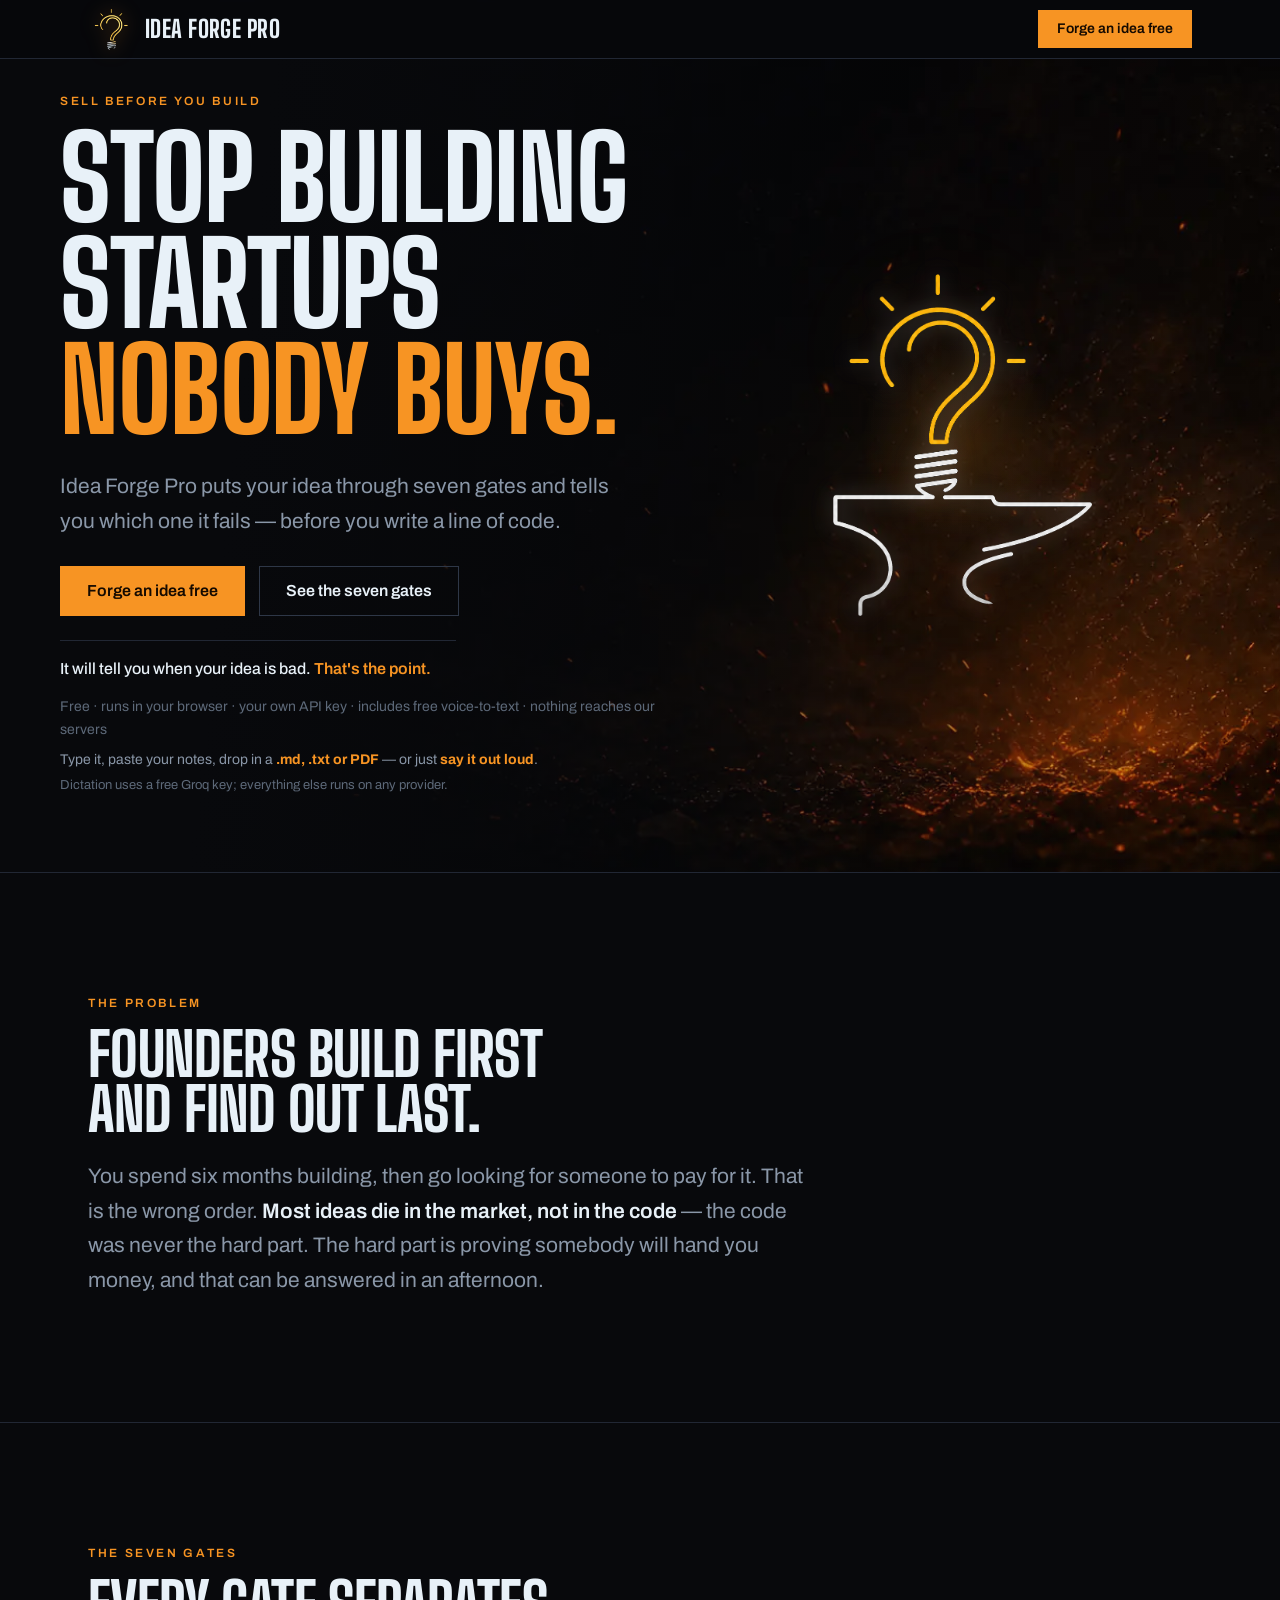
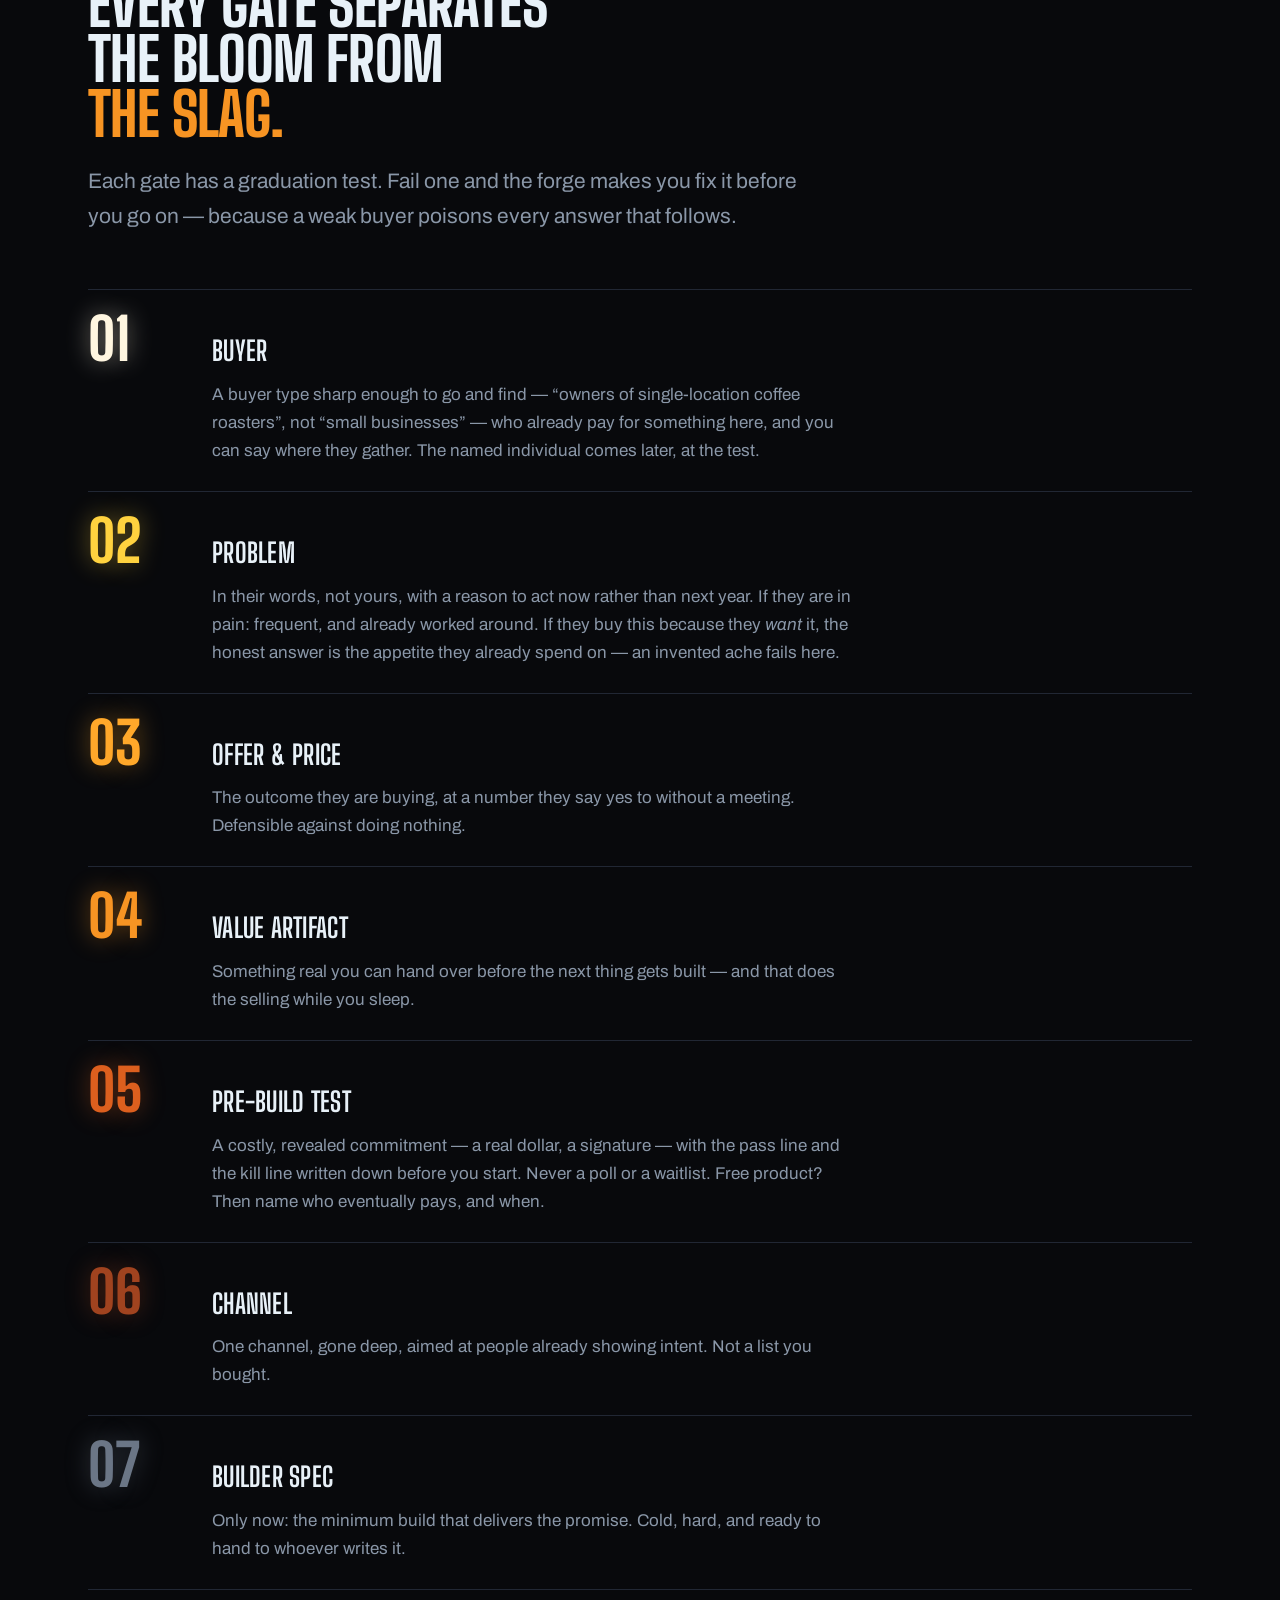
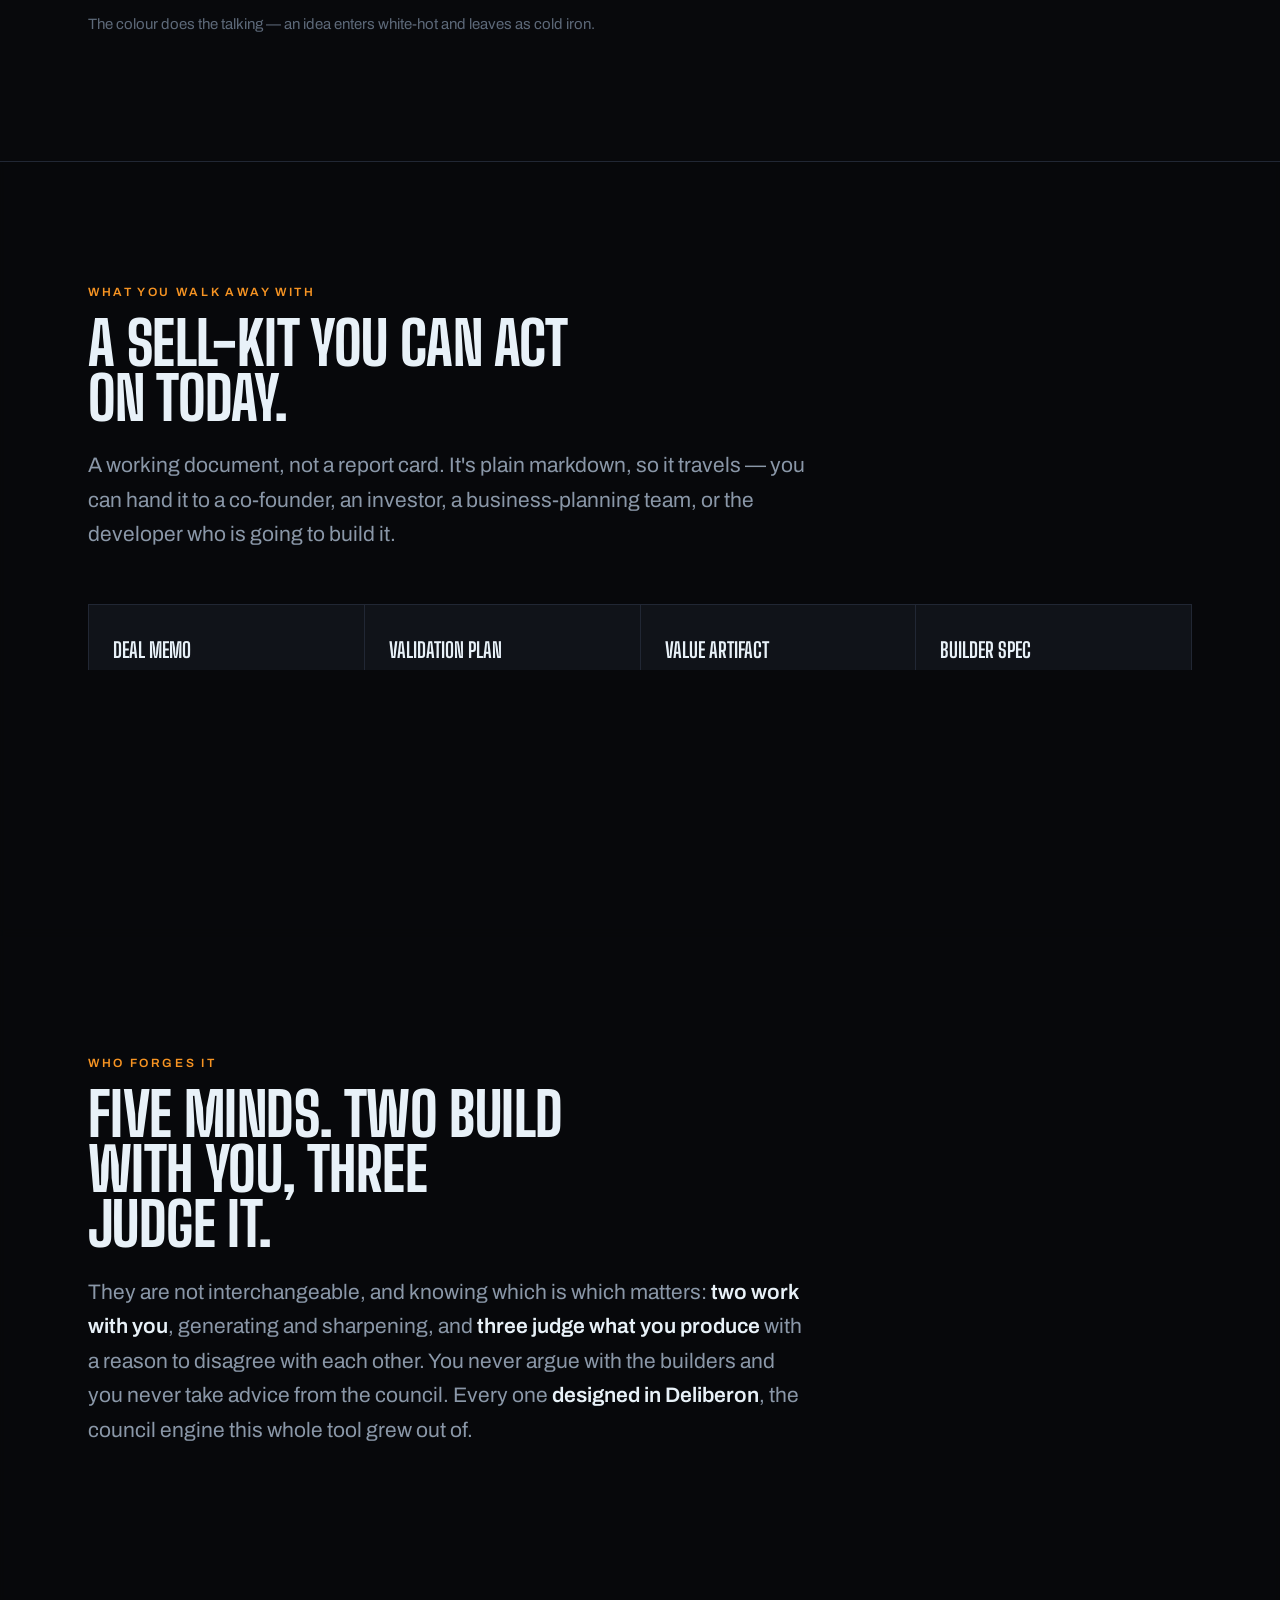
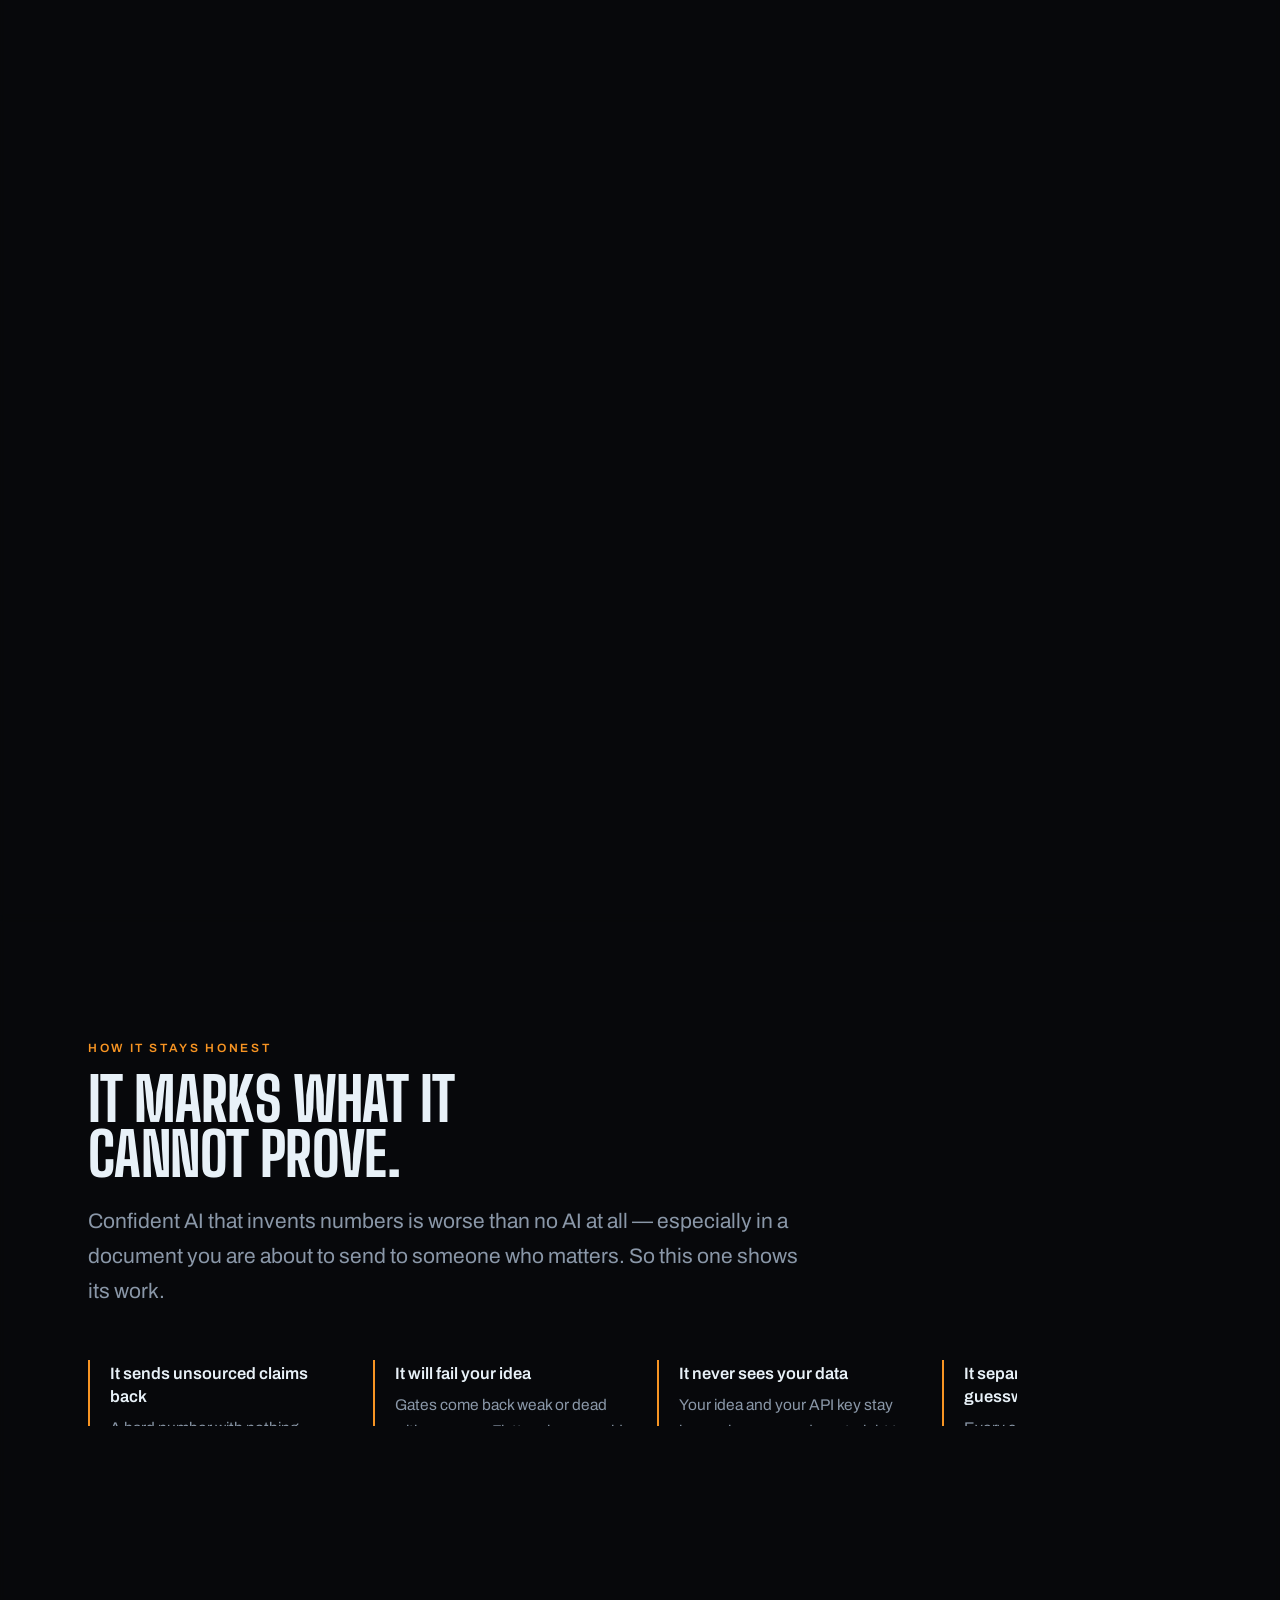
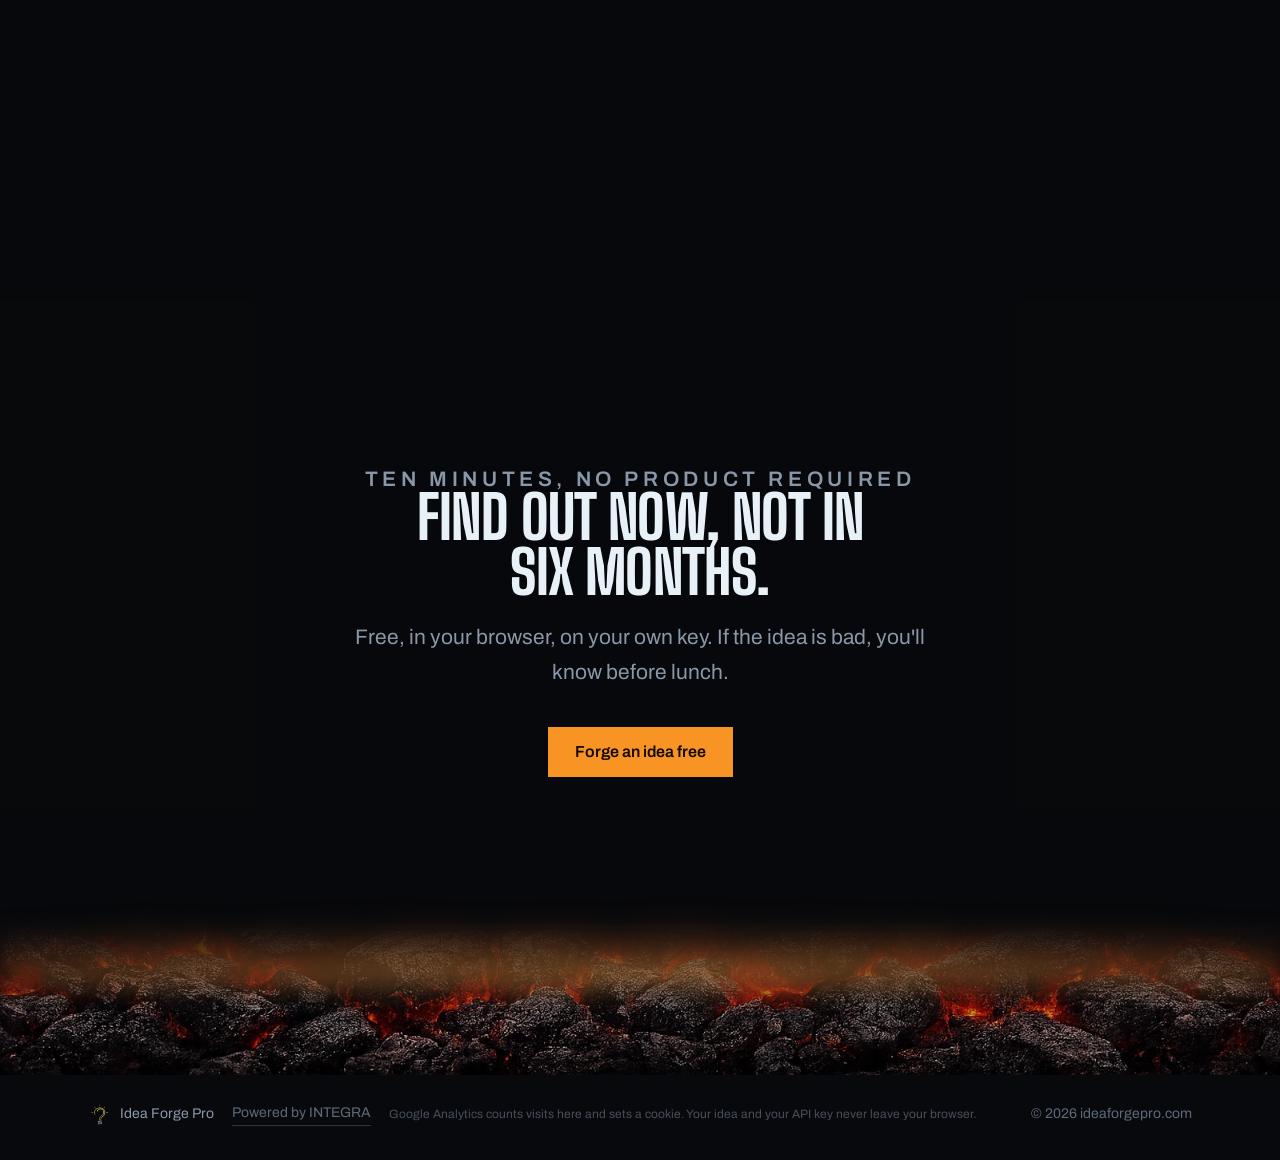
==== commit 01010bb0: "Separate the five by duty, in the order you meet them" ====
--- a/index.html
+++ b/index.html
@@ -224,10 +224,42 @@
    The four personas that voice the critique. Shown as a gallery so the "these are
    real agents from a real product" story is visible before it is read. Even steps:
    4 → 2 → 1, never an orphan (same rule as .honest / .kit). */
-.experts{display:grid;grid-template-columns:repeat(5,1fr);gap:20px;margin:52px 0 0}
-@media (max-width:1040px){.experts{grid-template-columns:repeat(3,1fr)}}
-@media (max-width:640px){.experts{grid-template-columns:repeat(2,1fr)}}
-@media (max-width:420px){.experts{grid-template-columns:1fr;max-width:340px;margin-inline:auto}}
+/* ═══ the two duties ════════════════════════════════════════════════════════
+   Five identical cards in one row taught nobody anything: the Smith and the
+   Prospector work WITH you and the other three rule ON you, and mixing them in
+   a flat five-up implied they were interchangeable voices to weigh equally.
+
+   Split by duty, in the order the founder meets them, and differentiated by
+   SHAPE as well as colour — the builders run wide with the portrait beside the
+   text, the council stays a portrait grid. That survives a greyscale screenshot
+   and a colour-blind reader; the accent hue is confirmation, not the signal. */
+.squad-h{font-family:var(--display);font-weight:700;text-transform:uppercase;
+  font-size:15px;letter-spacing:.06em;margin:52px 0 6px;display:flex;align-items:center;gap:12px}
+.squad-h::after{content:"";flex:1 1 auto;height:1px;background:var(--edge)}
+.squad-h--build{color:var(--gold)}
+.squad-h--council{color:var(--ember)}
+.squad-note{margin:0 0 22px;color:var(--ash);font-size:15px;max-width:62ch}
+.squad-note em{color:var(--neon);font-style:italic}
+
+.experts{display:grid;gap:20px;margin:0}
+.experts--council{grid-template-columns:repeat(3,1fr)}
+/* Wide cards: portrait left, text right. The different silhouette is the tell. */
+.experts--build{grid-template-columns:repeat(2,1fr)}
+.expert--build{display:grid;grid-template-columns:96px 1fr;gap:4px 18px;text-align:left;align-items:start}
+/* Explicit placement. Auto-flow filled the two columns row by row, so the portrait, the tag, the
+   name and the blurb landed in four different cells and the card read as scrambled. The portrait
+   owns column 1 across every row; all the text sits in column 2. */
+.expert--build img{width:96px;height:96px;margin:0;grid-column:1;grid-row:1 / span 3}
+.expert--build .expert__tag,.expert--build h3,.expert--build p{grid-column:2;text-align:left}
+.expert--build h3{margin:0 0 8px}
+.expert--build .expert__tag{color:var(--gold)}
+.expert--build{border-color:rgba(255,210,63,.28)}
+@media (max-width:900px){.experts--build{grid-template-columns:1fr}}
+
+@media (max-width:640px){.experts--council{grid-template-columns:repeat(2,1fr)}}
+@media (max-width:420px){.experts--council{grid-template-columns:1fr;max-width:340px;margin-inline:auto}
+  .expert--build{grid-template-columns:1fr;text-align:center}
+  .expert--build img{margin:0 auto 14px}}
 .expert{background:var(--iron);border:1px solid var(--edge);border-radius:12px;
   padding:24px 20px 26px;text-align:center}
 .expert img{width:132px;height:132px;border-radius:10px;object-fit:cover;margin:0 auto 16px;
@@ -467,38 +499,45 @@
 <section class="band band--open">
   <div class="wrap">
     <p class="eyebrow">Who forges it</p>
-    <h2 class="disp">Five minds work your idea over.</h2>
-    <p class="band__lead">The critique isn't one voice hedging its bets — it's a small council, each an AI agent with one job and a reason to disagree with the others. And when they find the cracks, <b>the Smith</b> helps you hammer past them. Every one <b>designed in Deliberon</b>, the council engine this whole tool grew out of.</p>
-    <div class="experts">
-      <article class="expert">
+    <h2 class="disp">Five minds. Two build with you, three judge&nbsp;it.</h2>
+    <p class="band__lead">They are not interchangeable, and knowing which is which matters: <b>two work with you</b>, generating and sharpening, and <b>three judge what you produce</b> with a reason to disagree with each other. You never argue with the builders and you never take advice from the council. Every one <b>designed in Deliberon</b>, the council engine this whole tool grew out of.</p>
+    <h3 class="squad-h squad-h--build">First — your side of the bench</h3>
+    <p class="squad-note">You meet these two first. They generate and sharpen <em>with</em> you; they never score you, and nothing they say is a verdict.</p>
+    <div class="experts experts--build">
+<article class="expert expert--build">
+        <img src="/assets/face-prospector.webp" alt="The Prospector" width="132" height="132" loading="lazy">
+        <p class="expert__tag">The Scout</p>
+        <h3>The Prospector</h3>
+        <p>Digs past the obvious to find a specific, overlooked problem worth solving. It's what the Spark button runs on.</p>
+      </article>
+<article class="expert expert--build">
+        <img src="/assets/face-smith.webp" alt="The Smith" width="132" height="132" loading="lazy">
+        <p class="expert__tag">The Companion</p>
+        <h3>The Smith</h3>
+        <p>Your partner at the anvil. When a gate needs work, he brainstorms novel, sellable angles to get it past what the council found. He builds with you — he never judges.</p>
+      </article>
+    </div>
+
+    <h3 class="squad-h squad-h--council">Then — the council</h3>
+    <p class="squad-note">They read the finished Sell-Kit and rule on it, each with a reason to disagree with the others. They never help you write it; that is the point of them.</p>
+    <div class="experts experts--council">
+<article class="expert">
         <img src="/assets/face-bull.webp" alt="The Bull" width="132" height="132" loading="lazy">
         <p class="expert__tag">The Steelman</p>
         <h3>The Bull</h3>
         <p>Builds the strongest version of your idea first — so what gets attacked is the real thing, not a strawman.</p>
       </article>
-      <article class="expert">
+<article class="expert">
         <img src="/assets/face-short.webp" alt="The Short Seller" width="132" height="132" loading="lazy">
         <p class="expert__tag">The Adversary</p>
         <h3>The Short Seller</h3>
         <p>Attacks it like money is on the line. Demands falsifiable claims and names exactly how it fails.</p>
       </article>
-      <article class="expert">
+<article class="expert">
         <img src="/assets/face-closer.webp" alt="The Closer" width="132" height="132" loading="lazy">
         <p class="expert__tag">The Closer</p>
         <h3>The Closer</h3>
         <p>Refuses to speculate. Wants a specific, reachable buyer and a real money-on-the-table test — not politeness — before the idea earns a yes.</p>
-      </article>
-      <article class="expert">
-        <img src="/assets/face-prospector.webp" alt="The Prospector" width="132" height="132" loading="lazy">
-        <p class="expert__tag">The Scout</p>
-        <h3>The Prospector</h3>
-        <p>Digs past the obvious to find a specific, overlooked problem worth solving. It's what the Spark button runs on.</p>
-      </article>
-      <article class="expert">
-        <img src="/assets/face-smith.webp" alt="The Smith" width="132" height="132" loading="lazy">
-        <p class="expert__tag">The Companion</p>
-        <h3>The Smith</h3>
-        <p>Your partner at the anvil. When a gate needs work, he brainstorms novel, sellable angles to get it past what the council found. He builds with you — he never judges.</p>
       </article>
     </div>
     <div class="experts__foot">
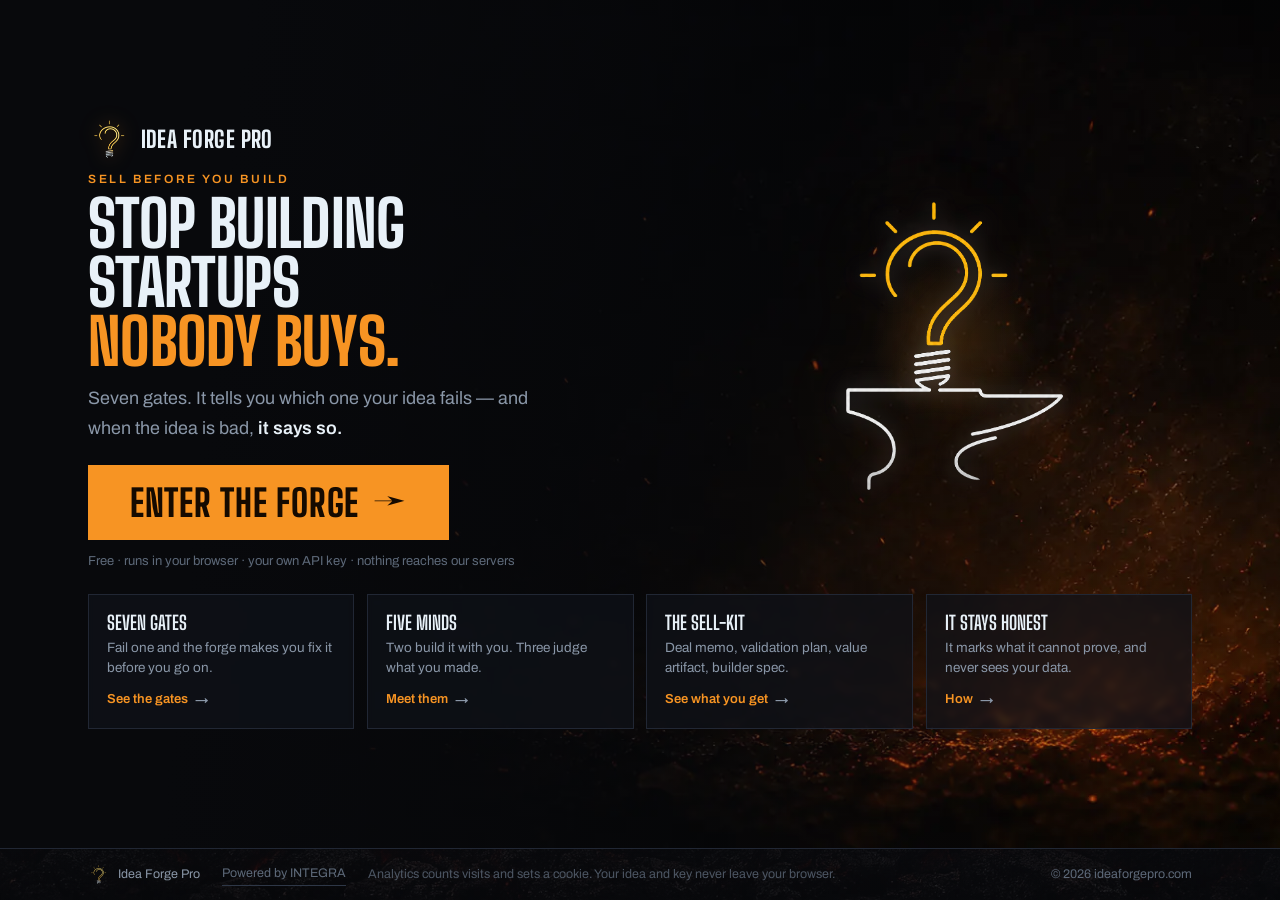
==== commit ed908336: "The landing page is one surface, not a manuscript The home page no longer scrolls. Brand, claim, ENT" ====
--- a/index.html
+++ b/index.html
@@ -36,553 +36,210 @@
 <link rel="preconnect" href="https://fonts.googleapis.com">
 <link rel="preconnect" href="https://fonts.gstatic.com" crossorigin>
 <link href="https://fonts.googleapis.com/css2?family=Big+Shoulders+Display:wght@500;700;800&family=Archivo:wght@400;500;600;700&display=swap" rel="stylesheet">
+<link rel="stylesheet" href="/assets/site.css?1">
 <style>
-/* ═══ tokens ═══ Palette sampled from the mark itself: the anvil's cool white
-   (#E8F1F8) and the bulb's amber (#F79423, measured R247 G148 B35). */
-:root{
-  --pitch:#08090C; --iron:#101319; --raise:#161A22; --edge:#212734; --edge-2:#2E3747;
-  --neon:#E8F1F8; --ash:#8A97A8; --ash-dim:#5D6979;
-  --ember:#F79423; --gold:#FFD23F; --cold:#6B7686;
-  --display:"Big Shoulders Display","Haettenschweiler","Arial Narrow",sans-serif;
-  --body:"Archivo",-apple-system,"Segoe UI",Roboto,sans-serif;
-  --wrap:1160px; --gut:28px;
-  --fs-h1:clamp(52px,9vw,116px); --fs-h2:clamp(34px,5vw,60px); --fs-lead:clamp(17px,2vw,21px);
-}
-*{box-sizing:border-box}
-html{background:var(--pitch);-webkit-text-size-adjust:100%}
-/* background:transparent is LOAD-BEARING. html already paints --pitch, so body's
-   own background does NOT propagate to the canvas — it paints as a normal opaque
-   layer, and body::before (z-index:-2) sits behind it and never shows. The app has
-   no html{background} rule, which is why the same wallpaper works there untouched.
-   html keeps the black; body gets out of the way so the embers can be seen. */
-body{margin:0;background:transparent;color:var(--neon);font:400 17px/1.65 var(--body);-webkit-font-smoothing:antialiased;
-  position:relative}
-/* ═══ the forge wallpaper ═══════════════════════════════════════════════════
-   The same layer the app runs, so crossing from the landing into the forge is
-   one continuous room rather than two rooms with a door.
-
-   FIXED, not absolute (the app uses absolute because its page is one screen at
-   a time). Fixed is what makes the sparks hold still while the panels ride up
-   over them — the parallax — and it means one viewport of art covers a page of
-   any length instead of being stretched down it.
-
-   z-index:-2 puts it under the hero image (-1), which is under the content. */
-body::before{content:"";position:fixed;inset:0;z-index:-2;pointer-events:none;
-  background:var(--pitch) url("/assets/forge-paper.webp") top center/100% 100% no-repeat;
-  filter:url(#heat)}
-@media(prefers-reduced-motion:reduce){body::before{filter:none}}
-a{color:inherit;text-decoration:none}
-img{max-width:100%;display:block}
-.wrap{max-width:var(--wrap);margin:0 auto;padding:0 var(--gut)}
-.eyebrow{font:600 12px/1 var(--body);letter-spacing:.22em;text-transform:uppercase;color:var(--ember);margin:0 0 18px}
-.disp{font-family:var(--display);font-weight:800;line-height:.92;letter-spacing:-.01em;text-transform:uppercase}
-:focus-visible{outline:2px solid var(--ember);outline-offset:4px}
-
-/* ═══ buttons ═══ */
-.btn{display:inline-flex;align-items:center;gap:10px;font:600 16px/1 var(--body);
-  padding:16px 26px;border:1px solid transparent;cursor:pointer;transition:background .16s,border-color .16s,color .16s}
-.btn--go{background:var(--ember);color:#150A00}
-.btn--go:hover{background:var(--gold)}
-.btn--quiet{border-color:var(--edge-2);color:var(--neon)}
-.btn--quiet:hover{border-color:var(--ember);color:var(--ember)}
-.btn--sm{padding:11px 18px;font-size:14px}
-
-/* ═══ nav ═══ */
-.nav{position:sticky;top:0;z-index:20;background:rgba(8,9,12,.86);backdrop-filter:blur(8px);border-bottom:1px solid var(--edge)}
-.nav__in{display:flex;align-items:center;justify-content:space-between;height:58px}
-.brand{display:flex;align-items:center;gap:11px}
-.brand img{height:44px;width:auto;display:block;position:relative;top:-1px;
-  filter:drop-shadow(0 0 9px rgba(247,148,35,.55))}
-.brand span{font-family:var(--display);font-weight:800;font-size:24px;line-height:1;letter-spacing:.02em;text-transform:uppercase}
-
-/* ═══ hero ═══ */
-.hero{position:relative;overflow:hidden;border-bottom:1px solid var(--edge)}
-.hero__in{position:relative;z-index:1;
-  display:grid;grid-template-columns:1.08fr .92fr;gap:40px;align-items:center;
-  padding:clamp(20px,3vw,36px) 0 clamp(48px,7vw,76px)}
-
-/* ╔═══════════════════════════════════════════════════════════════════════╗
-   ║  HERO BACKDROP — THE ONE SWAPPABLE LAYER                              ║
-   ║                                                                       ║
-   ║  Everything painted behind the hero lives in this single rule.        ║
-   ║                                                                       ║
-   ║  Two layers, top to bottom:                                           ║
-   ║    1. the scrim — a left-heavy wash of --pitch. The headline sits on   ║
-   ║       the left, so the left stays near-solid and the wash thins out    ║
-   ║       toward the anvil on the right, letting the forge light through.  ║
-   ║    2. the forge plate itself, anchored `center bottom` so the ember    ║
-   ║       bed lands on the hero's bottom edge and reads as a floor.        ║
-   ║                                                                       ║
-   ║  MEASURED, not guessed: the band is 1394×873 (~1.6:1) at a 1440        ║
-   ║  viewport, and gets WIDER as the window grows (~2.9:1 at 2560) since   ║
-   ║  its height is set by the text, not the window. So `cover` crops a     ║
-   ║  replacement plate differently at every width:                        ║
-   ║    · 1821×864 (this one) loses ~12% off EACH SIDE at 1440;            ║
-   ║    · past ~1.6:1 viewports it crops off the TOP instead — which is     ║
-   ║      why the anchor is `bottom`: the ember bed must survive.           ║
-   ║  So for any replacement: keep the light between 15% and 85%            ║
-   ║  horizontally and in the LOWER half, and let the top be expendable.    ║
-   ║  Keep it in the RIGHT half too — the left half is the text well.       ║
-   ╚═══════════════════════════════════════════════════════════════════════╝ */
-/* FIXED to the viewport so it stays put while the page moves — the plate the
-   solid panels below slide up over and bury. Once buried it is gone for good
-   and the ember wallpaper behind it is what the rest of the page sits on.
-   z-index:-1: above the wallpaper, below every panel. */
-/* THE PARALLAX. position:fixed was wrong — an opaque full-viewport plate that
-   never leaves, so it covered the ember wallpaper at every scroll position and
-   the "open" panels below revealed nothing but hero art.
-   Absolute inside the hero (so it ENDS when the hero does) with the image layer
-   background-attachment:fixed (so it holds still while the hero rides up over
-   it). The gradient scrolls with the element; only the photograph is pinned.
-   iOS Safari ignores fixed attachment and falls back to a normal scroll — the
-   art still reads, it simply does not hold. */
-.hero{overflow:hidden}
-.hero__bg{position:absolute;inset:0;z-index:0;pointer-events:none;
+/* ═══════════════════════════════════════════════════════════════════════════
+   THE HOME PAGE IS ONE SURFACE. No scroll, no bands, no manuscript.
+
+   Everything that used to live down the page now lives on its own page —
+   /gates.html, /personas.html, /sell-kit.html, /honest.html — and the only job
+   left here is: say what this is in one line, put the door to the forge where
+   nobody can miss it, and give four signposts that say where each other page
+   goes and what is behind it.
+
+   HEIGHT IS THE BUDGET. Every vertical measure below is svh- or vw-clamped so
+   the surface compresses instead of overflowing on a short laptop or a phone.
+   100svh (small viewport height) is deliberate: 100vh is the tall-chrome
+   measurement on mobile and would push the doors under the address bar.
+   ═══════════════════════════════════════════════════════════════════════════ */
+body{min-height:100svh;display:flex;flex-direction:column;background:transparent}
+.stage{position:relative;flex:1 1 auto;display:flex;flex-direction:column;justify-content:center;
+  gap:clamp(14px,2.4svh,40px);padding:clamp(12px,2svh,32px) 0;overflow:hidden}
+/* LOAD-BEARING. .wrap carries `margin:0 auto`, and an auto margin on the cross
+   axis of a flex item cancels the default stretch — so each child sized itself
+   to its own content and landed on a different left edge. Measured at 1440: the
+   headline sat at x=283 while the signposts sat at x=168. width:100% restores
+   the stretch and puts the claim, the button and the four doors in one gutter. */
+.stage>.wrap{width:100%}
+/* The forge plate, scrimmed left-heavy so the headline keeps a dark well to sit
+   in while the light survives on the right behind the anvil. */
+.stage__bg{position:absolute;inset:0;z-index:-1;pointer-events:none;
   background:
-    linear-gradient(96deg,var(--pitch) 0 20%,rgba(8,9,12,.74) 44%,
-      rgba(8,9,12,.34) 68%,rgba(8,9,12,.10) 100%),
-    url("/assets/hero-bg.webp") center bottom/cover no-repeat;
-  background-attachment:scroll,fixed;
-  background-color:transparent}
-.hero h1{font-size:var(--fs-h1);margin:0;max-width:12ch}
-.hero h1 em{font-style:normal;color:var(--ember)}
-.hero__lead{font-size:var(--fs-lead);color:var(--ash);max-width:46ch;margin:26px 0 0}
-.hero__cta{display:flex;gap:14px;flex-wrap:wrap;margin:28px 0 0}
-/* the trust moment — the one thing no competitor will say */
-.hero__blunt{margin:24px 0 0;padding:16px 0 0;border-top:1px solid var(--edge);
-  font:500 16px/1.5 var(--body);color:var(--neon);max-width:44ch}
-.hero__blunt b{color:var(--ember);font-weight:600}
-.hero__fine{margin:14px 0 0;font-size:14px;color:var(--ash-dim)}
-/* The ways in. Sits under the promise line, one step quieter than it, because it answers
-   "what do I actually do first" rather than making a claim. */
-.hero__ways{margin:8px 0 0;font-size:14px;line-height:1.6;color:var(--ash)}
-.hero__ways b{color:var(--ember)}
-.hero__ways-fine{display:block;margin-top:3px;font-size:13px;color:var(--ash-dim)}
-/* ═══ the mark ═══
-   The halo sits DIRECTLY BEHIND the anvil. Its strength is one knob.
-   Dropped .30 → .14 when the forge plate went in behind: the plate supplies
-   the light now, and the halo's remaining job is separation — holding the
-   anvil off the ember texture so its outline stays legible. */
-.hero__art{justify-self:center;position:relative;--anvil-glow:.14}
-.hero__art::before{content:"";position:absolute;left:50%;top:48%;translate:-50% -50%;
+    linear-gradient(96deg,var(--pitch) 0 18%,rgba(8,9,12,.76) 44%,
+      rgba(8,9,12,.36) 70%,rgba(8,9,12,.12) 100%),
+    url("/assets/hero-bg.webp") center bottom/cover no-repeat var(--pitch)}
+.stage__in{display:grid;grid-template-columns:1.1fr .9fr;gap:clamp(20px,4vw,48px);align-items:center}
+
+/* ═══ the say ═══ brand, claim, door. Nothing else. */
+.say .brand{margin:0 0 clamp(8px,1.6svh,22px)}
+.say .eyebrow{margin:0 0 10px}
+.say h1{font-size:clamp(30px,5vw,72px);margin:0;max-width:13ch}
+.say h1 em{font-style:normal;color:var(--ember)}
+.say__sub{font-size:clamp(15px,1.4vw,18px);color:var(--ash);max-width:44ch;margin:12px 0 0}
+.say__sub b{color:var(--neon);font-weight:600}
+/* ═══ THE CALL TO ACTION ═══ It is the largest interactive thing on the site by
+   a wide margin, in the display face, and it is the only ember-filled control on
+   the surface — every other button here is an outline. Size is the hierarchy. */
+.enter{display:inline-flex;align-items:center;gap:14px;margin:clamp(14px,2.4svh,30px) 0 0;
+  font-family:var(--display);font-weight:800;text-transform:uppercase;letter-spacing:.02em;
+  font-size:clamp(24px,2.9vw,40px);line-height:1;padding:clamp(14px,2svh,22px) clamp(24px,3.2vw,46px);
+  background:var(--ember);color:#150A00;border:1px solid var(--ember);
+  box-shadow:0 0 0 rgba(247,148,35,0);animation:enterBreathe 3.6s ease-in-out infinite;
+  transition:background .16s,box-shadow .16s,transform .16s}
+@keyframes enterBreathe{0%,100%{box-shadow:0 0 0 rgba(247,148,35,0)}
+  50%{box-shadow:0 0 34px rgba(247,148,35,.34)}}
+.enter:hover{background:var(--gold);border-color:var(--gold);transform:translateY(-2px);
+  animation:none;box-shadow:0 0 38px rgba(247,148,35,.5)}
+.enter .arw{transition:transform .16s ease}
+.enter:hover .arw{transform:translateX(4px)}
+/* No max-width: the say column already caps it, and a ch-based cap orphaned
+   "reaches our servers" onto a second line at every desktop width. */
+.fine{margin:11px 0 0;font-size:13px;color:var(--ash-dim)}
+/* The home footer is the tightest one on the site — every pixel it spends is a
+   pixel the doors don't have. The sub-pages keep the roomier shared version. */
+.foot{padding:clamp(9px,1.6svh,18px) 0;font-size:12.5px}
+
+/* ═══ the mark ═══ capped by HEIGHT so a tall image can never set the page's. */
+.art{justify-self:center;position:relative}
+.art::before{content:"";position:absolute;left:50%;top:48%;translate:-50% -50%;
   width:104%;aspect-ratio:1/1;border-radius:50%;pointer-events:none;z-index:0;
-  background:radial-gradient(closest-side,
-    rgba(247,148,35,var(--anvil-glow)),
-    rgba(247,148,35,calc(var(--anvil-glow) * .34)) 52%,
-    transparent 74%)}
-/* The mark is PORTRAIT (667x883). Cap it by HEIGHT, not width, so it sits balanced
-   against the headline and never runs past the fold on short laptop viewports —
-   width-capping a tall image made the hero overflow. */
-.hero__art img{position:relative;z-index:1;width:auto;max-width:100%;max-height:clamp(260px,38vh,360px);
+  background:radial-gradient(closest-side,rgba(247,148,35,.14),
+    rgba(247,148,35,.05) 52%,transparent 74%)}
+.art img{position:relative;z-index:1;width:auto;max-width:100%;max-height:clamp(170px,32svh,320px);
   filter:drop-shadow(0 0 10px rgba(232,241,248,.26)) drop-shadow(0 0 40px rgba(247,148,35,.22))}
 
-/* ═══ generic section ═══ */
-.band{padding:clamp(72px,10vw,124px) 0;border-bottom:1px solid var(--edge);position:relative;z-index:1}
-/* THE PARALLAX. The first panels are SOLID: they ride up over the fixed hero
-   plate and cover it, which is the whole effect — the image does not scroll
-   away, it gets buried. Only once it is buried do we open the panels up and
-   let the ember wallpaper through, so the sparks arrive as a reveal instead of
-   competing with the hero art for the same screen.
-   Two solid panels is the minimum that reads as deliberate; the third is where
-   the heat comes back. */
-.band--solid{background:var(--pitch)}
-/* Translucent, not transparent: the wallpaper should read as atmosphere behind
-   the words, never as texture underneath them. */
-.band--open{background:rgba(8,9,12,.58);backdrop-filter:blur(2px)}
-.band h2{font-size:var(--fs-h2);margin:0;max-width:18ch}
-/* same emphasis pattern as the hero h1: the sentence that carries the edge
-   goes ember, so the turn in the line is visible before it is read */
-.band h2 em{font-style:normal;color:var(--ember)}
-.band__lead{font-size:var(--fs-lead);color:var(--ash);max-width:60ch;margin:22px 0 0}
-.band__lead b{color:var(--neon);font-weight:600}
-
-/* ═══ SIGNATURE — the seven gates as cooling metal ═══
-   Gate 1 leaves the fire white-hot; by gate 7 the idea is cold, hard iron.
-   The colour ramp is the content: it is what forging does. */
-.gates{margin:56px 0 0;border-top:1px solid var(--edge)}
-.gate{display:grid;grid-template-columns:96px 1fr;gap:28px;align-items:baseline;
-  padding:26px 0;border-bottom:1px solid var(--edge);position:relative}
-.gate__n{font-family:var(--display);font-weight:800;font-size:58px;line-height:.8;
-  color:var(--heat);text-shadow:0 0 24px color-mix(in srgb,var(--heat) 45%,transparent)}
-.gate h3{font-family:var(--display);font-weight:700;text-transform:uppercase;letter-spacing:.01em;
-  font-size:27px;margin:0 0 7px;color:var(--neon)}
-.gate p{margin:0;color:var(--ash);max-width:64ch}
-.gates__foot{margin:22px 0 0;font-size:15px;color:var(--ash-dim)}
-
-/* ═══ the deliverable ═══ */
-/* Same even-step rule as .honest — 4 items must never break 3+1. The hairline
-   gap makes an orphan worse here: it leaves a half-drawn grid. */
-.kit{display:grid;grid-template-columns:repeat(4,1fr);gap:1px;
-  margin:52px 0 0;background:var(--edge);border:1px solid var(--edge)}
-@media (max-width:1040px){.kit{grid-template-columns:repeat(2,1fr)}}
-@media (max-width:560px){.kit{grid-template-columns:1fr}}
-.kit__i{background:var(--iron);padding:28px 24px}
-.kit__i h3{font-family:var(--display);font-weight:700;text-transform:uppercase;font-size:21px;margin:0 0 9px}
-.kit__i p{margin:0;font-size:15.5px;color:var(--ash)}
-
-/* ═══ meet the experts ═══
-   The four personas that voice the critique. Shown as a gallery so the "these are
-   real agents from a real product" story is visible before it is read. Even steps:
-   4 → 2 → 1, never an orphan (same rule as .honest / .kit). */
-/* ═══ the two duties ════════════════════════════════════════════════════════
-   Five identical cards in one row taught nobody anything: the Smith and the
-   Prospector work WITH you and the other three rule ON you, and mixing them in
-   a flat five-up implied they were interchangeable voices to weigh equally.
-
-   Split by duty, in the order the founder meets them, and differentiated by
-   SHAPE as well as colour — the builders run wide with the portrait beside the
-   text, the council stays a portrait grid. That survives a greyscale screenshot
-   and a colour-blind reader; the accent hue is confirmation, not the signal. */
-.squad-h{font-family:var(--display);font-weight:700;text-transform:uppercase;
-  font-size:15px;letter-spacing:.06em;margin:52px 0 6px;display:flex;align-items:center;gap:12px}
-.squad-h::after{content:"";flex:1 1 auto;height:1px;background:var(--edge)}
-.squad-h--build{color:var(--gold)}
-.squad-h--council{color:var(--ember)}
-.squad-note{margin:0 0 22px;color:var(--ash);font-size:15px;max-width:62ch}
-.squad-note em{color:var(--neon);font-style:italic}
-
-.experts{display:grid;gap:20px;margin:0}
-.experts--council{grid-template-columns:repeat(3,1fr)}
-/* Wide cards: portrait left, text right. The different silhouette is the tell. */
-.experts--build{grid-template-columns:repeat(2,1fr)}
-.expert--build{display:grid;grid-template-columns:96px 1fr;gap:4px 18px;text-align:left;align-items:start}
-/* Explicit placement. Auto-flow filled the two columns row by row, so the portrait, the tag, the
-   name and the blurb landed in four different cells and the card read as scrambled. The portrait
-   owns column 1 across every row; all the text sits in column 2. */
-.expert--build img{width:96px;height:96px;margin:0;grid-column:1;grid-row:1 / span 3}
-.expert--build .expert__tag,.expert--build h3,.expert--build p{grid-column:2;text-align:left}
-.expert--build h3{margin:0 0 8px}
-.expert--build .expert__tag{color:var(--gold)}
-.expert--build{border-color:rgba(255,210,63,.28)}
-@media (max-width:900px){.experts--build{grid-template-columns:1fr}}
-
-@media (max-width:640px){.experts--council{grid-template-columns:repeat(2,1fr)}}
-@media (max-width:420px){.experts--council{grid-template-columns:1fr;max-width:340px;margin-inline:auto}
-  .expert--build{grid-template-columns:1fr;text-align:center}
-  .expert--build img{margin:0 auto 14px}}
-.expert{background:var(--iron);border:1px solid var(--edge);border-radius:12px;
-  padding:24px 20px 26px;text-align:center}
-.expert img{width:132px;height:132px;border-radius:10px;object-fit:cover;margin:0 auto 16px;
-  border:1px solid var(--edge-2);box-shadow:0 6px 18px rgba(0,0,0,.5)}
-.expert__tag{font:600 11px/1 var(--body);letter-spacing:.16em;text-transform:uppercase;color:var(--ember);margin:0 0 7px}
-.expert h3{font-family:var(--display);font-weight:700;text-transform:uppercase;font-size:22px;margin:0 0 10px;color:var(--neon)}
-.expert p{margin:0;font-size:14.5px;line-height:1.55;color:var(--ash)}
-.experts__foot{margin:40px 0 0;display:flex;align-items:center;justify-content:center;gap:20px;flex-wrap:wrap}
-.experts__foot p{margin:0;color:var(--ash);font-size:15.5px}
-.experts__foot b{color:var(--neon);font-weight:600}
-
-/* ═══ honesty ═══ */
-/* Explicit even steps — 4, then 2, then 1. `auto-fit` chose 3 columns for these
-   4 cards and orphaned the fourth on its own row, the same defect that sank the
-   Airo build's gate cards. auto-fit orphans at ANY width where the column count
-   doesn't divide the item count, so the count has to be stated, not derived. */
-.honest{display:grid;grid-template-columns:repeat(4,1fr);gap:34px;margin:52px 0 0}
-@media (max-width:1040px){.honest{grid-template-columns:repeat(2,1fr)}}
-@media (max-width:560px){.honest{grid-template-columns:1fr}}
-/* The credential lands AFTER the four behaviours, never before them: nobody has
-   heard of INTEGRA, so a badge up front reads as a fake authority seal. It is
-   the name given to behaviour already demonstrated. */
-/* The block's own top rule and the section's bottom rule bracket this row.
-   Matching padding on each side (its own top, the section's bottom via
-   band--tail) centres the text+button between them instead of stranding them
-   against the top rule with the section's whole bottom pad empty below. */
-.integra{margin:44px 0 0;padding:56px 0 0;border-top:1px solid var(--edge);
-  display:flex;align-items:center;justify-content:center;gap:40px;flex-wrap:wrap}
-.band--tail{padding-bottom:56px}
-/* flex:0 1 — the text sizes to its content instead of growing to fill the row,
-   so the text+button group sits centered rather than pinned to the edges. */
-.integra p{margin:0;flex:0 1 440px;font:400 16px/1.6 var(--body);color:var(--ash)}
-.integra p b{color:var(--neon);font-weight:600;letter-spacing:.03em}
-/* The stamp is a link, so it has to LOOK actionable — the bare plate read as
-   decoration. A framed hit-area + an explicit caption row carry the affordance;
-   the plate alone can't. 340px (was 248): the row has the room and the mark is
-   the point of this block, not a footnote. */
-.integra__stamp{flex:0 0 auto;display:flex;flex-direction:column;align-items:center;gap:9px;
-  width:340px;padding:16px 16px 13px;border:1px solid var(--edge-2);border-radius:10px;
-  background:rgba(22,26,34,.4);text-decoration:none;
-  animation:integraPulse 3.4s ease-in-out infinite;
-  transition:border-color .16s ease,background .16s ease,transform .16s ease,box-shadow .16s ease}
-/* Slow ember breathe so the eye catches it as interactive without it nagging.
-   Hover overrides the animated shadow with a stronger steady one. */
-@keyframes integraPulse{
-  0%,100%{box-shadow:0 0 0 rgba(247,148,35,0)}
-  50%{box-shadow:0 0 22px rgba(247,148,35,.28)}}
-.integra__stamp:hover,.integra__stamp:focus-visible{border-color:var(--ember);
-  background:rgba(22,26,34,.7);transform:translateY(-2px);
-  animation:none;box-shadow:0 0 26px rgba(247,148,35,.42)}
-.integra__stamp img{width:100%;height:auto;display:block}
-.integra__cta{font:600 13px/1 var(--body);letter-spacing:.02em;color:var(--ash);
-  display:inline-flex;align-items:center;gap:6px}
-.integra__stamp:hover .integra__cta,.integra__stamp:focus-visible .integra__cta{color:var(--ember)}
-.integra__cta .arw{transition:transform .16s ease}
-.integra__stamp:hover .integra__cta .arw{transform:translateX(3px)}
-@media (max-width:560px){.integra__stamp{width:100%;max-width:320px}}
-.honest__i{border-left:2px solid var(--ember);padding:2px 0 2px 20px}
-.honest__i h3{font:600 16.5px/1.4 var(--body);margin:0 0 7px;color:var(--neon)}
-.honest__i p{margin:0;font-size:15.5px;color:var(--ash)}
-
-/* ═══ close ═══ */
-.close{padding:clamp(84px,12vw,148px) 0;text-align:center;position:relative;z-index:1;background:rgba(8,9,12,.48)}
-.close h2{font-size:var(--fs-h2);margin:0 auto;max-width:16ch}
-.close p{color:var(--ash);font-size:var(--fs-lead);margin:20px auto 0;max-width:48ch}
-.close__cta{margin:38px 0 0}
-
-/* ═══ the footer — the same bed of coals that closes the app ════════════════
-   Ported verbatim in behaviour: a bottom-anchored strip of live coals fading in
-   from the dark, the heat rippling off them through the page's own #heat filter
-   so it moves in step with the wallpaper, and a solid black bar under the text
-   so the glow never washes out the words. */
-.forge-foot{position:relative;margin-top:0;z-index:1}
-.forge-foot-seam{height:150px;
-  background:url("/assets/forge-coals.webp") bottom center/cover no-repeat;
-  -webkit-mask-image:linear-gradient(180deg,transparent 0%,rgba(0,0,0,.5) 40%,#000 74%);
-  mask-image:linear-gradient(180deg,transparent 0%,rgba(0,0,0,.5) 40%,#000 74%);
-  opacity:.95}
-/* The glow lives on the PARENT, not the seam: the seam carries a mask, and a
-   mask applies to its pseudo-elements too — a glow inside it would be erased by
-   the very fade that softens the top edge. On the parent it can also bleed
-   upward past the footer, which is what makes it read as light, not a border. */
-.forge-foot::before{content:"";position:absolute;left:0;right:0;top:-26px;height:88px;z-index:2;
-  pointer-events:none;
-  background:radial-gradient(130% 100% at 50% 100%,
-    rgba(255,168,72,.50), rgba(198,104,38,.26) 46%, rgba(140,66,20,.08) 68%, transparent 80%);
-  filter:blur(12px) url(#heat);
-  animation:coal-breathe 6.5s ease-in-out infinite}
-@keyframes coal-breathe{0%,100%{opacity:.62}50%{opacity:1}}
-@media(prefers-reduced-motion:reduce){.forge-foot::before{animation:none;opacity:.8;filter:blur(12px)}}
-/* Opaque black under the words — the very bottom of the page is clean. */
-.foot{padding:26px 0 34px;color:var(--ash-dim);font-size:14px;background:var(--pitch);
-  position:relative;z-index:1}
-.foot__in{display:flex;align-items:center;justify-content:space-between;gap:18px;flex-wrap:wrap}
-.foot__mark{display:flex;align-items:center;gap:9px;color:var(--ash)}
-.foot__mark img{height:22px;width:auto;opacity:.85}
-/* The footer mark was already making this claim before anything backed it —
-   now it is a claim you can click and check. */
-.foot__ledger{flex:1 1 22rem;min-width:0;opacity:.72;font-size:.86em;line-height:1.5}
-.foot__integra{border-bottom:1px solid var(--edge-2);padding-bottom:1px}
-.foot__integra:hover{color:var(--ember);border-color:var(--ember)}
-
+/* ═══ THE FOUR DOORS ═══ Each one is a whole clickable tile: two short lines
+   that say what is behind it, and a button face that says where it goes. The
+   wording and the button are the same control — a reader never has to match a
+   sentence to a link somewhere else on the page.
+   Four explicit columns, then two, then two. Never auto-fit: it orphans the
+   fourth tile at any width where the column count doesn't divide four. */
+.doors{display:grid;grid-template-columns:repeat(4,1fr);gap:clamp(8px,1vw,16px)}
+.doors a{display:flex;flex-direction:column;gap:5px;padding:clamp(11px,1.4vw,18px);
+  background:rgba(16,19,25,.72);border:1px solid var(--edge);backdrop-filter:blur(3px);
+  transition:border-color .16s,background .16s,transform .16s}
+.doors a:hover{border-color:var(--ember);background:rgba(22,26,34,.86);transform:translateY(-2px)}
+.doors b{font-family:var(--display);font-weight:700;text-transform:uppercase;
+  font-size:clamp(17px,1.5vw,21px);line-height:1.05;color:var(--neon)}
+.doors span{font-size:13.5px;line-height:1.45;color:var(--ash)}
+.doors .go{margin-top:auto;padding-top:8px;font:600 13px/1 var(--body);color:var(--ember);
+  display:inline-flex;align-items:center;gap:7px}
+.doors a:hover .go .arw{transform:translateX(3px)}
+.doors .arw{transition:transform .16s ease}
+
+/* ═══ WIDTH: how the surface reflows ═══ */
 @media (max-width:900px){
-  .hero__in{grid-template-columns:1fr;gap:8px}
-  /* stacked: the text no longer has a dark left half to sit in, and a narrow
-     viewport crops `cover` to the plate's bright middle — so flood the whole
-     band instead of relying on the left-heavy scrim */
-  .hero__bg{box-shadow:inset 0 0 0 100vmax rgba(8,9,12,.58)}
-  .hero__art{grid-row:1;justify-self:start}
-  .hero__art img{width:min(64%,300px)}
-  .gate{grid-template-columns:64px 1fr;gap:18px}
-  .gate__n{font-size:42px}
-}
-@media (prefers-reduced-motion:reduce){*{animation:none!important;transition:none!important}}
+  .stage__in{grid-template-columns:1fr;gap:10px;justify-items:start}
+  .art{grid-row:1;justify-self:start}
+  .art img{max-height:clamp(84px,11svh,120px)}
+  .doors{grid-template-columns:repeat(2,1fr)}
+  .say h1{max-width:none}
+  /* Stacked, the anvil sits directly above the brand row — and the brand row's
+     own icon is the SAME anvil. Two of them in a column reads as a rendering
+     fault, so the small one goes and the wordmark stands alone under the art. */
+  .brand img{display:none}
+}
+/* Below this the doors' second line is the first thing worth spending height on;
+   the claim and the button face carry the meaning on their own. */
+@media (max-width:460px){.doors span:not(.go){display:none}}
+
+/* ═══ HEIGHT: three tiers, because height is the budget ═══════════════════════
+   Measured, not guessed — every size below was set by putting the page in a
+   same-origin iframe at real device viewports and reading scrollHeight. The
+   tiers are keyed on HEIGHT, not width: a 748px-tall phone and a 768px laptop
+   run out of room in exactly the same way, and a width breakpoint misses one of
+   them every time. Nothing is deleted in any tier except the anvil in the last —
+   the claim, the door, all four signposts and the privacy line always survive. */
+@media (max-height:880px){
+  .say h1{font-size:clamp(28px,4.2vw,52px)}
+  .enter{font-size:clamp(22px,2.4vw,32px)}
+  .art img{max-height:clamp(150px,25svh,240px)}
+}
+@media (max-height:760px){
+  .say h1{font-size:clamp(25px,3.6vw,44px)}
+  .say__sub{font-size:14.5px;margin:9px 0 0}
+  .enter{font-size:clamp(19px,2.1vw,28px);padding:12px 22px;margin:11px 0 0}
+  .fine{font-size:12px;margin:8px 0 0}
+  .art img{max-height:clamp(72px,9svh,150px)}
+  .doors a{padding:10px 11px}
+  .doors b{font-size:16px}
+  .doors .go{font-size:12px;padding-top:6px}
+  .doors span:not(.go){display:none}
+  .foot{font-size:11.5px;padding:8px 0}
+  .stage{gap:10px;padding:9px 0}
+  .brand img{height:34px}
+  .say .brand{margin:0 0 8px}
+}
+/* Phone landscape. The anvil is the one thing that goes — 390px of height can
+   hold the claim, the door and the signposts, or it can hold a portrait mark,
+   and the mark is the part the reader can do without. */
+@media (max-height:620px){
+  .art{display:none}
+  /* the art is gone here, so the brand icon comes back — it is now the only mark */
+  .brand img{display:block;height:30px}
+  .brand span{font-size:19px}
+  .say .brand{margin:0 0 8px}
+  .say h1{font-size:clamp(22px,3vw,32px)}
+  .stage{gap:10px;padding:8px 0}
+}
+/* …and once it goes, a wide-but-short viewport has room to stand the signposts
+   BESIDE the claim instead of under it, which is where the height comes from. */
+@media (max-height:620px) and (min-width:700px){
+  .stage{flex-direction:row;align-items:center;justify-content:center}
+  .stage__in{flex:1 1 60%;max-width:696px}
+  .doors{flex:1 1 40%;max-width:464px;grid-template-columns:repeat(2,1fr)}
+}
 </style>
 <script src="/assets/analytics.js" defer></script>
 </head>
 <body>
 
-<!-- Heat-haze filter: fractal noise displaces whatever it's applied to, and the animated
-     baseFrequency makes the distortion shimmer like hot air rising. Used on the molten footer seam. -->
-<svg width="0" height="0" aria-hidden="true" focusable="false" style="position:absolute">
-  <filter id="heat" x="-20%" y="-30%" width="140%" height="160%" color-interpolation-filters="sRGB">
-    <!-- Broad, soft, low-frequency noise → a mirage, not tight bands. Two motions layered:
-         a slow spline breath on baseFrequency (shimmer) and a gentle vertical drift on the noise
-         (feOffset) so the distortion rises off the seam like hot air instead of pulsing in place. -->
-    <feTurbulence type="fractalNoise" baseFrequency="0.009 0.013" numOctaves="2" seed="4" result="n0">
-      <animate attributeName="baseFrequency" dur="6s" repeatCount="indefinite"
-               calcMode="spline" keyTimes="0;0.5;1" keySplines="0.4 0 0.6 1;0.4 0 0.6 1"
-               values="0.009 0.012;0.011 0.017;0.009 0.012"/>
-    </feTurbulence>
-    <feOffset in="n0" result="n" dy="0">
-      <animate attributeName="dy" dur="3.2s" repeatCount="indefinite"
-               calcMode="spline" keyTimes="0;0.5;1" keySplines="0.4 0 0.6 1;0.4 0 0.6 1"
-               values="10;-10;10"/>
-    </feOffset>
-    <feDisplacementMap in="SourceGraphic" in2="n" scale="11" xChannelSelector="R" yChannelSelector="G"/>
-  </filter>
-</svg>
-
-
-<nav class="nav">
-  <div class="wrap nav__in">
-    <a class="brand" href="/"><img src="/assets/mark.webp" alt="" width="30" height="30"><span>Idea Forge Pro</span></a>
-    <a class="btn btn--go btn--sm" href="https://app.ideaforgepro.com">Forge an idea free</a>
-  </div>
-</nav>
-
-<header class="hero">
-  <div class="hero__bg"></div>
-  <div class="wrap hero__in">
-    <div>
+<main class="stage">
+  <div class="stage__bg"></div>
+
+  <div class="wrap stage__in">
+    <div class="say">
+      <a class="brand" href="/"><img src="/assets/mark.webp" alt="" width="30" height="30"><span>Idea Forge Pro</span></a>
       <p class="eyebrow">Sell before you build</p>
       <h1 class="disp">Stop building startups <em>nobody buys.</em></h1>
-      <p class="hero__lead">Idea Forge Pro puts your idea through seven gates and tells you which one it fails — before you write a line of code.</p>
-      <div class="hero__cta">
-        <a class="btn btn--go" href="https://app.ideaforgepro.com">Forge an idea free</a>
-        <a class="btn btn--quiet" href="#gates">See the seven gates</a>
-      </div>
-      <p class="hero__blunt">It will tell you when your idea is bad. <b>That's the point.</b></p>
-      <p class="hero__fine">Free · runs in your browser · your own API key · includes free voice-to-text · nothing reaches our servers</p>
-      <!-- How the idea gets IN. The page described the seven gates and the Sell-Kit at length and
-           never said what you actually do first, which for a founder holding a messy notes file or
-           a half-formed thought is the question that decides whether they start at all. -->
-      <p class="hero__ways">Type it, paste your notes, drop in a <b>.md, .txt or PDF</b> — or just <b>say it out loud</b>. <span class="hero__ways-fine">Dictation uses a free Groq key; everything else runs on any provider.</span></p>
+      <p class="say__sub">Seven gates. It tells you which one your idea fails — and when the idea is bad, <b>it says so.</b></p>
+      <a class="enter" href="https://app.ideaforgepro.com">Enter the forge <span class="arw">&rarr;</span></a>
+      <p class="fine">Free · runs in your browser · your own API key · nothing reaches our servers</p>
     </div>
-    <div class="hero__art">
+    <div class="art">
       <img src="/assets/anvil@2x.webp" alt="A lightbulb whose filament forms a question mark, forged as one continuous line into an anvil" width="667" height="883" fetchpriority="high">
     </div>
   </div>
-</header>
-
-<section class="band band--solid">
-  <div class="wrap">
-    <p class="eyebrow">The problem</p>
-    <h2 class="disp">Founders build first and find out last.</h2>
-    <p class="band__lead">You spend six months building, then go looking for someone to pay for it. That is the wrong order. <b>Most ideas die in the market, not in the code</b> — the code was never the hard part. The hard part is proving somebody will hand you money, and that can be answered in an afternoon.</p>
-  </div>
-</section>
-
-<section class="band band--solid" id="gates">
-  <div class="wrap">
-    <p class="eyebrow">The seven gates</p>
-    <!-- nbsp welds "the slag." so the 18ch measure cannot break after the
-         article and strand the payoff word on its own line -->
-    <h2 class="disp">Every gate separates the bloom from <em>the&nbsp;slag.</em></h2>
-    <p class="band__lead">Each gate has a graduation test. Fail one and the forge makes you fix it before you go on — because a weak buyer poisons every answer that follows.</p>
-
-    <div class="gates">
-      <div class="gate" style="--heat:#FFF6E0">
-        <div class="gate__n">01</div>
-        <div><h3>Buyer</h3><p>A buyer type sharp enough to go and find — “owners of single-location coffee roasters”, not “small businesses” — who already pay for something here, and you can say where they gather. The named individual comes later, at the test.</p></div>
-      </div>
-      <div class="gate" style="--heat:#FFD23F">
-        <div class="gate__n">02</div>
-        <div><h3>Problem</h3><p>In their words, not yours, with a reason to act now rather than next year. If they are in pain: frequent, and already worked around. If they buy this because they <em>want</em> it, the honest answer is the appetite they already spend on — an invented ache fails here.</p></div>
-      </div>
-      <div class="gate" style="--heat:#FFA82A">
-        <div class="gate__n">03</div>
-        <div><h3>Offer &amp; price</h3><p>The outcome they are buying, at a number they say yes to without a meeting. Defensible against doing nothing.</p></div>
-      </div>
-      <div class="gate" style="--heat:#F79423">
-        <div class="gate__n">04</div>
-        <div><h3>Value artifact</h3><p>Something real you can hand over before the next thing gets built — and that does the selling while you sleep.</p></div>
-      </div>
-      <div class="gate" style="--heat:#DC5F1E">
-        <div class="gate__n">05</div>
-        <div><h3>Pre-build test</h3><p>A costly, revealed commitment — a real dollar, a signature — with the pass line and the kill line written down before you start. Never a poll or a waitlist. Free product? Then name who eventually pays, and when.</p></div>
-      </div>
-      <div class="gate" style="--heat:#A0431F">
-        <div class="gate__n">06</div>
-        <div><h3>Channel</h3><p>One channel, gone deep, aimed at people already showing intent. Not a list you bought.</p></div>
-      </div>
-      <div class="gate" style="--heat:#6B7686">
-        <div class="gate__n">07</div>
-        <div><h3>Builder spec</h3><p>Only now: the minimum build that delivers the promise. Cold, hard, and ready to hand to whoever writes it.</p></div>
-      </div>
-    </div>
-    <p class="gates__foot">The colour does the talking — an idea enters white-hot and leaves as cold iron.</p>
-  </div>
-</section>
-
-<section class="band band--open">
-  <div class="wrap">
-    <p class="eyebrow">What you walk away with</p>
-    <h2 class="disp">A Sell-Kit you can act on today.</h2>
-    <p class="band__lead">A working document, not a report card. It's plain markdown, so it travels — you can hand it to a co-founder, an investor, a business-planning team, or the developer who is going to build it.</p>
-    <div class="kit">
-      <div class="kit__i"><h3>Deal memo</h3><p>One page: buyer, problem, why now, offer, price, channel. The whole idea, defensible, on a single screen.</p></div>
-      <div class="kit__i"><h3>Validation plan</h3><p>The exact test to run, with the pass line and the kill line set before you start — so the result isn't up for debate.</p></div>
-      <div class="kit__i"><h3>Value artifact</h3><p>The thing you give away to prove the value before you have a product to sell.</p></div>
-      <div class="kit__i"><h3>Builder spec</h3><p>Acceptance criteria, what must be nailed, and what is explicitly out of scope for v1.</p></div>
-    </div>
-  </div>
-</section>
-
-<section class="band band--open">
-  <div class="wrap">
-    <p class="eyebrow">Who forges it</p>
-    <h2 class="disp">Five minds. Two build with you, three judge&nbsp;it.</h2>
-    <p class="band__lead">They are not interchangeable, and knowing which is which matters: <b>two work with you</b>, generating and sharpening, and <b>three judge what you produce</b> with a reason to disagree with each other. You never argue with the builders and you never take advice from the council. Every one <b>designed in Deliberon</b>, the council engine this whole tool grew out of.</p>
-    <h3 class="squad-h squad-h--build">First — your side of the bench</h3>
-    <p class="squad-note">You meet these two first. They generate and sharpen <em>with</em> you; they never score you, and nothing they say is a verdict.</p>
-    <div class="experts experts--build">
-<article class="expert expert--build">
-        <img src="/assets/face-prospector.webp" alt="The Prospector" width="132" height="132" loading="lazy">
-        <p class="expert__tag">The Scout</p>
-        <h3>The Prospector</h3>
-        <p>Digs past the obvious to find a specific, overlooked problem worth solving. It's what the Spark button runs on.</p>
-      </article>
-<article class="expert expert--build">
-        <img src="/assets/face-smith.webp" alt="The Smith" width="132" height="132" loading="lazy">
-        <p class="expert__tag">The Companion</p>
-        <h3>The Smith</h3>
-        <p>Your partner at the anvil. When a gate needs work, he brainstorms novel, sellable angles to get it past what the council found. He builds with you — he never judges.</p>
-      </article>
-    </div>
-
-    <h3 class="squad-h squad-h--council">Then — the council</h3>
-    <p class="squad-note">They read the finished Sell-Kit and rule on it, each with a reason to disagree with the others. They never help you write it; that is the point of them.</p>
-    <div class="experts experts--council">
-<article class="expert">
-        <img src="/assets/face-bull.webp" alt="The Bull" width="132" height="132" loading="lazy">
-        <p class="expert__tag">The Steelman</p>
-        <h3>The Bull</h3>
-        <p>Builds the strongest version of your idea first — so what gets attacked is the real thing, not a strawman.</p>
-      </article>
-<article class="expert">
-        <img src="/assets/face-short.webp" alt="The Short Seller" width="132" height="132" loading="lazy">
-        <p class="expert__tag">The Adversary</p>
-        <h3>The Short Seller</h3>
-        <p>Attacks it like money is on the line. Demands falsifiable claims and names exactly how it fails.</p>
-      </article>
-<article class="expert">
-        <img src="/assets/face-closer.webp" alt="The Closer" width="132" height="132" loading="lazy">
-        <p class="expert__tag">The Closer</p>
-        <h3>The Closer</h3>
-        <p>Refuses to speculate. Wants a specific, reachable buyer and a real money-on-the-table test — not politeness — before the idea earns a yes.</p>
-      </article>
-    </div>
-    <div class="experts__foot">
-      <p>Every one was built in <b>Deliberon's Agent Designer</b> — given a mind, a mandate, and a temperament.</p>
-      <a class="btn btn--quiet btn--sm" href="/personas.html">Meet the experts &rarr;</a>
-    </div>
-  </div>
-</section>
-
-<section class="band band--open band--tail">
-  <div class="wrap">
-    <p class="eyebrow">How it stays honest</p>
-    <h2 class="disp">It marks what it cannot prove.</h2>
-    <p class="band__lead">Confident AI that invents numbers is worse than no AI at all — especially in a document you are about to send to someone who matters. So this one shows its work.</p>
-    <div class="honest">
-      <div class="honest__i"><h3>It sends unsourced claims back</h3><p>A hard number with nothing behind it — a market size, a percentage, a "research shows" — is caught before it reaches you and returned to the model to hedge, cite, or retract. Survive a second pass and you see it flagged.</p></div>
-      <div class="honest__i"><h3>It will fail your idea</h3><p>Gates come back weak or dead with a reason. Flattery here would cost you months, so you won't get any.</p></div>
-      <div class="honest__i"><h3>It never sees your data</h3><p>Your idea and your API key stay in your browser and go straight to your provider. No account, nothing on our servers. We do count page visits with Google Analytics &mdash; never your idea, never your key.</p></div>
-      <div class="honest__i"><h3>It separates proof from guesswork</h3><p>Every claim carries its support — <b>proved</b>, <b>asserted</b>, or <b>estimated</b>. The marks live inside the document and survive export, print, and re-import.</p></div>
-    </div>
-    <div class="integra">
-      <p>The first of those is <b>INTEGRA</b> — the governance protocol this tool runs under, and the one of the four it is actually responsible for. The others are how Idea Forge Pro is built. There is no switch to turn it off, because a layer you can disable isn't one.</p>
-      <a class="integra__stamp" href="/integra.html">
-        <img src="/assets/integra-badge.webp" alt="Powered by INTEGRA" width="640" height="142">
-        <span class="integra__cta">What this means <span class="arw">&rarr;</span></span>
-      </a>
-    </div>
-  </div>
-</section>
-
-<section class="close">
-  <div class="wrap">
-    <p class="eyebrow">Ten minutes, no product required</p>
-    <h2 class="disp">Find out now, not in six months.</h2>
-    <p>Free, in your browser, on your own key. If the idea is bad, you'll know before lunch.</p>
-    <div class="close__cta"><a class="btn btn--go" href="https://app.ideaforgepro.com">Forge an idea free</a></div>
-  </div>
-</section>
-
-<div class="forge-foot"><div class="forge-foot-seam"></div></div>
+
+  <nav class="wrap doors" aria-label="What's inside">
+    <a href="/gates.html">
+      <b>Seven gates</b>
+      <span>Fail one and the forge makes you fix it before you go on.</span>
+      <span class="go">See the gates <span class="arw">&rarr;</span></span>
+    </a>
+    <a href="/personas.html">
+      <b>Five minds</b>
+      <span>Two build it with you. Three judge what you made.</span>
+      <span class="go">Meet them <span class="arw">&rarr;</span></span>
+    </a>
+    <a href="/sell-kit.html">
+      <b>The Sell-Kit</b>
+      <span>Deal memo, validation plan, value artifact, builder spec.</span>
+      <span class="go">See what you get <span class="arw">&rarr;</span></span>
+    </a>
+    <a href="/honest.html">
+      <b>It stays honest</b>
+      <span>It marks what it cannot prove, and never sees your data.</span>
+      <span class="go">How <span class="arw">&rarr;</span></span>
+    </a>
+  </nav>
+</main>
+
 <footer class="foot">
   <div class="wrap foot__in">
     <span class="foot__mark"><img src="/assets/mark.webp" alt="" width="22" height="22"> Idea Forge Pro</span>
     <a class="foot__integra" href="/integra.html">Powered by INTEGRA</a>
-    <span class="foot__ledger">Google Analytics counts visits here and sets a cookie. Your idea and your API key never leave your browser.</span>
+    <span class="foot__ledger">Analytics counts visits and sets a cookie. Your idea and key never leave your browser.</span>
     <span>© 2026 ideaforgepro.com</span>
   </div>
 </footer>
--- a/assets/site.css
+++ b/assets/site.css
@@ -0,0 +1,92 @@
+/* ═══════════════════════════════════════════════════════════════════════════
+   SITE SHELL — tokens, type, buttons, nav, page head, close, footer.
+
+   personas.html carried a note that the third copy of this shell should trigger
+   an extraction. This is that extraction, done for the pages it could be done
+   safely on: index.html, gates.html, sell-kit.html, honest.html.
+
+   personas.html and integra.html still hold their own copies ON PURPOSE — they
+   have drifted (nav height, --fs scale) and reconciling them is its own task, not
+   a side effect of a landing rewrite. Fold them in the next time either is touched.
+   ═══════════════════════════════════════════════════════════════════════════ */
+
+/* ═══ tokens ═══ Palette sampled from the mark itself: the anvil's cool white
+   (#E8F1F8) and the bulb's amber (#F79423, measured R247 G148 B35). */
+:root{
+  --pitch:#08090C; --iron:#101319; --raise:#161A22; --edge:#212734; --edge-2:#2E3747;
+  --neon:#E8F1F8; --ash:#8A97A8; --ash-dim:#5D6979;
+  --ember:#F79423; --gold:#FFD23F; --cold:#6B7686;
+  --display:"Big Shoulders Display","Haettenschweiler","Arial Narrow",sans-serif;
+  --body:"Archivo",-apple-system,"Segoe UI",Roboto,sans-serif;
+  --wrap:1160px; --gut:28px;
+  --fs-h1:clamp(44px,7vw,86px); --fs-h2:clamp(28px,4vw,42px); --fs-lead:clamp(17px,2vw,21px);
+}
+*{box-sizing:border-box}
+html{background:var(--pitch);-webkit-text-size-adjust:100%}
+body{margin:0;color:var(--neon);font:400 17px/1.65 var(--body);-webkit-font-smoothing:antialiased}
+a{color:inherit;text-decoration:none}
+img{max-width:100%;display:block}
+.wrap{max-width:var(--wrap);margin:0 auto;padding:0 var(--gut)}
+.eyebrow{font:600 12px/1 var(--body);letter-spacing:.22em;text-transform:uppercase;color:var(--ember);margin:0 0 16px}
+.disp{font-family:var(--display);font-weight:800;line-height:.92;letter-spacing:-.01em;text-transform:uppercase}
+:focus-visible{outline:2px solid var(--ember);outline-offset:4px}
+
+/* ═══ buttons ═══ */
+.btn{display:inline-flex;align-items:center;gap:10px;font:600 16px/1 var(--body);
+  padding:16px 26px;border:1px solid transparent;cursor:pointer;
+  transition:background .16s,border-color .16s,color .16s}
+.btn--go{background:var(--ember);color:#150A00}
+.btn--go:hover{background:var(--gold)}
+.btn--quiet{border-color:var(--edge-2);color:var(--neon)}
+.btn--quiet:hover{border-color:var(--ember);color:var(--ember)}
+.btn--sm{padding:11px 18px;font-size:14px}
+/* the arrow leans out on hover — the only motion a link gets */
+.btn .arw{transition:transform .16s ease}
+.btn:hover .arw{transform:translateX(3px)}
+
+/* ═══ brand ═══ */
+.brand{display:inline-flex;align-items:center;gap:11px}
+.brand img{height:40px;width:auto;position:relative;top:-1px;
+  filter:drop-shadow(0 0 9px rgba(247,148,35,.55))}
+.brand span{font-family:var(--display);font-weight:800;font-size:23px;line-height:1;
+  letter-spacing:.02em;text-transform:uppercase}
+
+/* ═══ nav — sub-pages only. The home page has no bar: on a single surface a
+   sticky header would spend height on a link to the page you are already on. ═══ */
+.nav{position:sticky;top:0;z-index:20;background:rgba(8,9,12,.86);
+  backdrop-filter:blur(8px);border-bottom:1px solid var(--edge)}
+.nav__in{display:flex;align-items:center;justify-content:space-between;height:64px}
+
+/* ═══ sub-page head ═══ */
+.top{border-bottom:1px solid var(--edge);padding:clamp(44px,6vw,78px) 0 clamp(40px,5vw,64px)}
+.top h1{font-size:var(--fs-h1);margin:0;max-width:15ch}
+.top h1 em{font-style:normal;color:var(--ember)}
+.expand{margin:24px 0 0;font:400 var(--fs-lead)/1.6 var(--body);color:var(--ash);max-width:60ch}
+.expand b{color:var(--neon);font-weight:600}
+.back{display:inline-block;font-size:15px;color:var(--ash);
+  border-bottom:1px solid var(--edge-2);padding-bottom:2px}
+.back:hover{color:var(--ember);border-color:var(--ember)}
+.top .back{margin:30px 0 0}
+
+/* ═══ sub-page body + close ═══ */
+.body{padding:clamp(44px,6vw,76px) 0}
+.close{padding:clamp(48px,7vw,84px) 0;border-top:1px solid var(--edge)}
+.close h2{font-size:var(--fs-h2);margin:0;max-width:18ch}
+.close p{color:var(--ash);margin:16px 0 0;max-width:52ch}
+.close__cta{margin:30px 0 0;display:flex;gap:14px;flex-wrap:wrap}
+
+/* ═══ footer ═══ The bed of coals that closes every surface. The image is a
+   background on the strip itself rather than an extra block, so the footer
+   costs no height it wasn't already spending on its own text. */
+.foot{position:relative;padding:22px 0 26px;color:var(--ash-dim);font-size:13.5px;
+  border-top:1px solid var(--edge);
+  background:linear-gradient(180deg,rgba(8,9,12,.93),rgba(8,9,12,.82)),
+    url("/assets/forge-coals.webp") bottom center/cover no-repeat}
+.foot__in{display:flex;align-items:center;justify-content:space-between;gap:14px 22px;flex-wrap:wrap}
+.foot__mark{display:flex;align-items:center;gap:9px;color:var(--ash)}
+.foot__mark img{height:20px;width:auto;opacity:.85}
+.foot__integra{border-bottom:1px solid var(--edge-2);padding-bottom:1px}
+.foot__integra:hover{color:var(--ember);border-color:var(--ember)}
+.foot__ledger{flex:1 1 20rem;min-width:0;opacity:.8;line-height:1.5}
+
+@media (prefers-reduced-motion:reduce){*{animation:none!important;transition:none!important}}
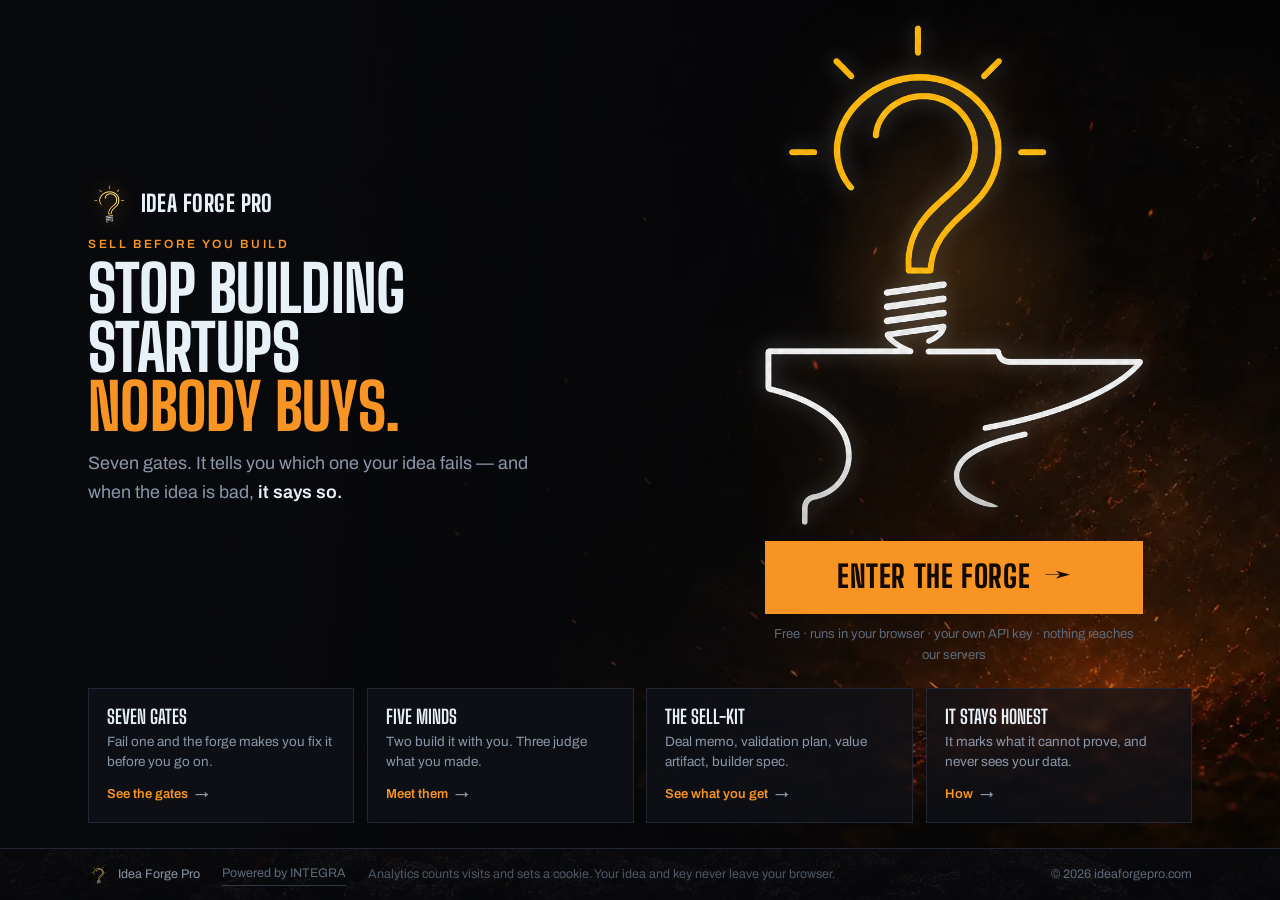
==== commit b642f007: "Stand the mark on top of the door, on the right The anvil and the ENTER THE FORGE button are now one" ====
--- a/index.html
+++ b/index.html
@@ -39,30 +39,23 @@
 <link rel="stylesheet" href="/assets/site.css?1">
 <style>
 /* ═══════════════════════════════════════════════════════════════════════════
-   THE HOME PAGE IS ONE SURFACE. No scroll, no bands, no manuscript.
-
-   Everything that used to live down the page now lives on its own page —
-   /gates.html, /personas.html, /sell-kit.html, /honest.html — and the only job
-   left here is: say what this is in one line, put the door to the forge where
-   nobody can miss it, and give four signposts that say where each other page
-   goes and what is behind it.
-
-   HEIGHT IS THE BUDGET. Every vertical measure below is svh- or vw-clamped so
-   the surface compresses instead of overflowing on a short laptop or a phone.
-   100svh (small viewport height) is deliberate: 100vh is the tall-chrome
-   measurement on mobile and would push the doors under the address bar.
+   THE HOME PAGE IS ONE SURFACE. No scroll, no bands, no manuscript. Every
+   explanation lives on its own page (/gates, /personas, /sell-kit, /honest);
+   all that is left here is the claim, the door, and four signposts.
+
+   HEIGHT IS THE BUDGET — every vertical measure is svh- or vw-clamped so the
+   surface compresses instead of overflowing. 100svh not 100vh: 100vh is the
+   tall-chrome measurement and would push the doors under the address bar.
    ═══════════════════════════════════════════════════════════════════════════ */
 body{min-height:100svh;display:flex;flex-direction:column;background:transparent}
 .stage{position:relative;flex:1 1 auto;display:flex;flex-direction:column;justify-content:center;
   gap:clamp(14px,2.4svh,40px);padding:clamp(12px,2svh,32px) 0;overflow:hidden}
-/* LOAD-BEARING. .wrap carries `margin:0 auto`, and an auto margin on the cross
-   axis of a flex item cancels the default stretch — so each child sized itself
-   to its own content and landed on a different left edge. Measured at 1440: the
-   headline sat at x=283 while the signposts sat at x=168. width:100% restores
-   the stretch and puts the claim, the button and the four doors in one gutter. */
+/* LOAD-BEARING. .wrap carries `margin:0 auto`, and an auto CROSS-AXIS margin
+   cancels a flex item's stretch — each child then sized to its own content and
+   landed on a different left edge (measured: headline x=283, signposts x=168). */
 .stage>.wrap{width:100%}
-/* The forge plate, scrimmed left-heavy so the headline keeps a dark well to sit
-   in while the light survives on the right behind the anvil. */
+/* Forge plate, scrimmed left-heavy: a dark well for the headline, light on the
+   right behind the anvil. */
 .stage__bg{position:absolute;inset:0;z-index:-1;pointer-events:none;
   background:
     linear-gradient(96deg,var(--pitch) 0 18%,rgba(8,9,12,.76) 44%,
@@ -77,12 +70,20 @@
 .say h1 em{font-style:normal;color:var(--ember)}
 .say__sub{font-size:clamp(15px,1.4vw,18px);color:var(--ash);max-width:44ch;margin:12px 0 0}
 .say__sub b{color:var(--neon);font-weight:600}
-/* ═══ THE CALL TO ACTION ═══ It is the largest interactive thing on the site by
-   a wide margin, in the display face, and it is the only ember-filled control on
-   the surface — every other button here is an outline. Size is the hierarchy. */
-.enter{display:inline-flex;align-items:center;gap:14px;margin:clamp(14px,2.4svh,30px) 0 0;
+/* ═══ THE ACT ═══ the mark and the door, stacked, on the right ════════════════
+   The anvil and the button are ONE object — both exactly as wide as .act, so the
+   pair reads as a single target, not a decoration beside a link. .act's width is
+   driven by viewport HEIGHT: the image is width-bound (no max-height) so its
+   height is width / 0.755, and capping the WIDTH by available height is what
+   lets the anvil be 500px tall without pushing the page into a scroll. */
+.act{justify-self:center;display:flex;flex-direction:column;align-items:center;
+  width:100%;max-width:clamp(240px,42svh,400px)}
+/* ═══ THE CALL TO ACTION ═══ The largest interactive thing on the site by a wide
+   margin, and the only ember-filled control on it. Size is the hierarchy. */
+.enter{display:flex;align-items:center;justify-content:center;gap:14px;width:100%;
+  margin:clamp(10px,1.8svh,22px) 0 0;
   font-family:var(--display);font-weight:800;text-transform:uppercase;letter-spacing:.02em;
-  font-size:clamp(24px,2.9vw,40px);line-height:1;padding:clamp(14px,2svh,22px) clamp(24px,3.2vw,46px);
+  font-size:clamp(24px,2.4vw,38px);line-height:1;padding:clamp(15px,2.2svh,24px) clamp(18px,2vw,30px);
   background:var(--ember);color:#150A00;border:1px solid var(--ember);
   box-shadow:0 0 0 rgba(247,148,35,0);animation:enterBreathe 3.6s ease-in-out infinite;
   transition:background .16s,box-shadow .16s,transform .16s}
@@ -92,28 +93,25 @@
   animation:none;box-shadow:0 0 38px rgba(247,148,35,.5)}
 .enter .arw{transition:transform .16s ease}
 .enter:hover .arw{transform:translateX(4px)}
-/* No max-width: the say column already caps it, and a ch-based cap orphaned
-   "reaches our servers" onto a second line at every desktop width. */
-.fine{margin:11px 0 0;font-size:13px;color:var(--ash-dim)}
-/* The home footer is the tightest one on the site — every pixel it spends is a
-   pixel the doors don't have. The sub-pages keep the roomier shared version. */
+/* The trust line is the caption ON the control, not a note in the headline
+   column — it does its work at the moment of the click. */
+.fine{margin:10px 0 0;font-size:13px;color:var(--ash-dim);text-align:center}
+/* Tightest footer on the site: its pixels are the doors' pixels. Sub-pages keep
+   the roomier shared version. */
 .foot{padding:clamp(9px,1.6svh,18px) 0;font-size:12.5px}
-
-/* ═══ the mark ═══ capped by HEIGHT so a tall image can never set the page's. */
-.art{justify-self:center;position:relative}
-.art::before{content:"";position:absolute;left:50%;top:48%;translate:-50% -50%;
+/* ═══ the mark ═══ width-bound, so it is as wide as the button beneath it. */
+.mark{position:relative;width:100%;display:flex;justify-content:center}
+.mark::before{content:"";position:absolute;left:50%;top:48%;translate:-50% -50%;
   width:104%;aspect-ratio:1/1;border-radius:50%;pointer-events:none;z-index:0;
-  background:radial-gradient(closest-side,rgba(247,148,35,.14),
-    rgba(247,148,35,.05) 52%,transparent 74%)}
-.art img{position:relative;z-index:1;width:auto;max-width:100%;max-height:clamp(170px,32svh,320px);
+  background:radial-gradient(closest-side,rgba(247,148,35,.16),
+    rgba(247,148,35,.06) 52%,transparent 74%)}
+.mark img{position:relative;z-index:1;width:100%;height:auto;
   filter:drop-shadow(0 0 10px rgba(232,241,248,.26)) drop-shadow(0 0 40px rgba(247,148,35,.22))}
 
-/* ═══ THE FOUR DOORS ═══ Each one is a whole clickable tile: two short lines
-   that say what is behind it, and a button face that says where it goes. The
-   wording and the button are the same control — a reader never has to match a
-   sentence to a link somewhere else on the page.
-   Four explicit columns, then two, then two. Never auto-fit: it orphans the
-   fourth tile at any width where the column count doesn't divide four. */
+/* ═══ THE FOUR DOORS ═══ Each is a whole clickable tile: what is behind it, and
+   a button face saying where it goes — wording and control are the same thing.
+   Explicit column counts, never auto-fit: auto-fit orphans the fourth tile at
+   any width where the column count doesn't divide four. */
 .doors{display:grid;grid-template-columns:repeat(4,1fr);gap:clamp(8px,1vw,16px)}
 .doors a{display:flex;flex-direction:column;gap:5px;padding:clamp(11px,1.4vw,18px);
   background:rgba(16,19,25,.72);border:1px solid var(--edge);backdrop-filter:blur(3px);
@@ -129,54 +127,54 @@
 
 /* ═══ WIDTH: how the surface reflows ═══ */
 @media (max-width:900px){
-  .stage__in{grid-template-columns:1fr;gap:10px;justify-items:start}
-  .art{grid-row:1;justify-self:start}
-  .art img{max-height:clamp(84px,11svh,120px)}
+  .stage__in{grid-template-columns:1fr;gap:clamp(8px,1.6svh,16px);justify-items:stretch}
   .doors{grid-template-columns:repeat(2,1fr)}
   .say h1{max-width:none}
-  /* Stacked, the anvil sits directly above the brand row — and the brand row's
-     own icon is the SAME anvil. Two of them in a column reads as a rendering
-     fault, so the small one goes and the wordmark stands alone under the art. */
-  .brand img{display:none}
-}
-/* Below this the doors' second line is the first thing worth spending height on;
-   the claim and the button face carry the meaning on their own. */
+  /* Stacked, the button spans the column — a content-width control looks
+     stranded on a phone. Only the MARK keeps a cap. */
+  .act{max-width:none}
+  .mark img{width:auto;max-height:clamp(96px,15svh,170px)}
+}
+/* The doors' second line is the first thing worth spending height on. */
 @media (max-width:460px){.doors span:not(.go){display:none}}
 
 /* ═══ HEIGHT: three tiers, because height is the budget ═══════════════════════
-   Measured, not guessed — every size below was set by putting the page in a
-   same-origin iframe at real device viewports and reading scrollHeight. The
-   tiers are keyed on HEIGHT, not width: a 748px-tall phone and a 768px laptop
-   run out of room in exactly the same way, and a width breakpoint misses one of
-   them every time. Nothing is deleted in any tier except the anvil in the last —
-   the claim, the door, all four signposts and the privacy line always survive. */
+   Measured, not guessed: each size was set by loading this page in a same-origin
+   iframe at real device viewports. Keyed on HEIGHT — a 748px phone and a 768px
+   laptop run out of room identically, and a width breakpoint misses one of them.
+   Nothing is deleted in any tier except the anvil in the last; the claim, the
+   door, all four signposts and the privacy line always survive. */
 @media (max-height:880px){
   .say h1{font-size:clamp(28px,4.2vw,52px)}
-  .enter{font-size:clamp(22px,2.4vw,32px)}
-  .art img{max-height:clamp(150px,25svh,240px)}
-}
+  .enter{font-size:clamp(22px,2.2vw,32px)}
+}
+/* Desktop only — unscoped, this beat the stacked layout's `.act{max-width:none}`
+   above and re-narrowed the phone button to content width. */
+@media (max-height:880px) and (min-width:901px){.act{max-width:clamp(220px,38svh,380px)}}
 @media (max-height:760px){
   .say h1{font-size:clamp(25px,3.6vw,44px)}
   .say__sub{font-size:14.5px;margin:9px 0 0}
-  .enter{font-size:clamp(19px,2.1vw,28px);padding:12px 22px;margin:11px 0 0}
-  .fine{font-size:12px;margin:8px 0 0}
-  .art img{max-height:clamp(72px,9svh,150px)}
-  .doors a{padding:10px 11px}
+  .enter{font-size:clamp(19px,2.1vw,28px);padding:12px 18px;margin:8px 0 0}
+  .fine{font-size:12px;margin:6px 0 0}
+  /* width:auto is LOAD-BEARING beside a max-height: .mark img sets width:100%, a
+     definite width, so capping only height SQUASHES the anvil (measured 269x80). */
+  .mark img{width:auto;max-height:clamp(88px,14svh,150px)}
+  .doors a{padding:9px 10px}
   .doors b{font-size:16px}
-  .doors .go{font-size:12px;padding-top:6px}
+  .doors .go{font-size:12px;padding-top:5px}
   .doors span:not(.go){display:none}
-  .foot{font-size:11.5px;padding:8px 0}
-  .stage{gap:10px;padding:9px 0}
+  .foot{font-size:11.5px;padding:7px 0}
+  .stage{gap:9px;padding:8px 0}
   .brand img{height:34px}
   .say .brand{margin:0 0 8px}
 }
-/* Phone landscape. The anvil is the one thing that goes — 390px of height can
-   hold the claim, the door and the signposts, or it can hold a portrait mark,
-   and the mark is the part the reader can do without. */
+/* Phone landscape. 390px of height holds the claim, the door and the signposts,
+   or it holds a portrait mark — the mark is what a reader can do without. */
 @media (max-height:620px){
-  .art{display:none}
-  /* the art is gone here, so the brand icon comes back — it is now the only mark */
-  .brand img{display:block;height:30px}
+  /* only the MARK goes — .act still holds the button, which never goes anywhere */
+  .mark{display:none}
+  .enter{margin:0}
+  .brand img{height:30px}
   .brand span{font-size:19px}
   .say .brand{margin:0 0 8px}
   .say h1{font-size:clamp(22px,3vw,32px)}
@@ -203,11 +201,13 @@
       <p class="eyebrow">Sell before you build</p>
       <h1 class="disp">Stop building startups <em>nobody buys.</em></h1>
       <p class="say__sub">Seven gates. It tells you which one your idea fails — and when the idea is bad, <b>it says so.</b></p>
+    </div>
+    <div class="act">
+      <span class="mark">
+        <img src="/assets/anvil@2x.webp" alt="A lightbulb whose filament forms a question mark, forged as one continuous line into an anvil" width="667" height="883" fetchpriority="high">
+      </span>
       <a class="enter" href="https://app.ideaforgepro.com">Enter the forge <span class="arw">&rarr;</span></a>
       <p class="fine">Free · runs in your browser · your own API key · nothing reaches our servers</p>
-    </div>
-    <div class="art">
-      <img src="/assets/anvil@2x.webp" alt="A lightbulb whose filament forms a question mark, forged as one continuous line into an anvil" width="667" height="883" fetchpriority="high">
     </div>
   </div>
 
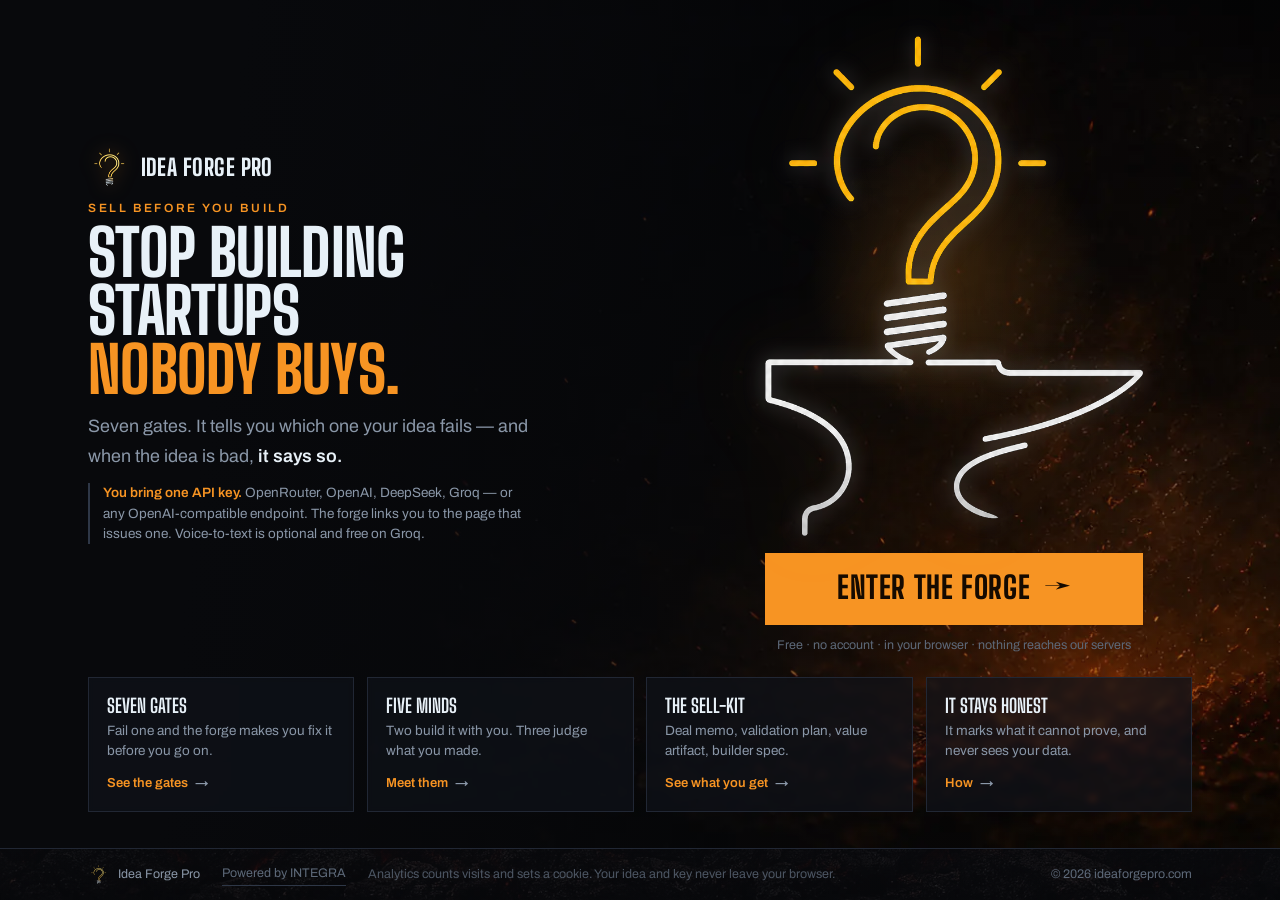
==== commit 098adfb9: "Say what the forge needs from you, on the landing page You bring one API key — OpenRouter, OpenAI, D" ====
--- a/index.html
+++ b/index.html
@@ -70,6 +70,10 @@
 .say h1 em{font-style:normal;color:var(--ember)}
 .say__sub{font-size:clamp(15px,1.4vw,18px);color:var(--ash);max-width:44ch;margin:12px 0 0}
 .say__sub b{color:var(--neon);font-weight:600}
+/* the ask, stated before the click — a left rule marks it as the spec note it is */
+.needs{margin:12px 0 0;padding-left:13px;border-left:2px solid var(--edge-2);
+  font-size:13.5px;line-height:1.5;color:var(--ash);max-width:56ch}
+.needs b{color:var(--ember);font-weight:600}
 /* ═══ THE ACT ═══ the mark and the door, stacked, on the right ════════════════
    The anvil and the button are ONE object — both exactly as wide as .act, so the
    pair reads as a single target, not a decoration beside a link. .act's width is
@@ -95,7 +99,7 @@
 .enter:hover .arw{transform:translateX(4px)}
 /* The trust line is the caption ON the control, not a note in the headline
    column — it does its work at the moment of the click. */
-.fine{margin:10px 0 0;font-size:13px;color:var(--ash-dim);text-align:center}
+.fine{margin:10px 0 0;font-size:12.5px;color:var(--ash-dim);text-align:center}
 /* Tightest footer on the site: its pixels are the doors' pixels. Sub-pages keep
    the roomier shared version. */
 .foot{padding:clamp(9px,1.6svh,18px) 0;font-size:12.5px}
@@ -137,6 +141,13 @@
 }
 /* The doors' second line is the first thing worth spending height on. */
 @media (max-width:460px){.doors span:not(.go){display:none}}
+/* The ask survives on every screen; only its detail is spent — a phone keeps
+   "one API key" and where to get it, and drops the list the app itself states. */
+@media (max-width:560px){.needs .needs__x{display:none}
+  .needs{font-size:12.5px;margin:9px 0 0;padding-left:10px}
+  .say__sub{font-size:14px;margin:10px 0 0}
+  .mark img{max-height:clamp(56px,9svh,120px)}
+  .fine{font-size:11.5px;margin:8px 0 0}}
 
 /* ═══ HEIGHT: three tiers, because height is the budget ═══════════════════════
    Measured, not guessed: each size was set by loading this page in a same-origin
@@ -158,7 +169,7 @@
   .fine{font-size:12px;margin:6px 0 0}
   /* width:auto is LOAD-BEARING beside a max-height: .mark img sets width:100%, a
      definite width, so capping only height SQUASHES the anvil (measured 269x80). */
-  .mark img{width:auto;max-height:clamp(88px,14svh,150px)}
+  .mark img{width:auto;max-height:clamp(64px,10svh,130px)}
   .doors a{padding:9px 10px}
   .doors b{font-size:16px}
   .doors .go{font-size:12px;padding-top:5px}
@@ -171,14 +182,18 @@
 /* Phone landscape. 390px of height holds the claim, the door and the signposts,
    or it holds a portrait mark — the mark is what a reader can do without. */
 @media (max-height:620px){
-  /* only the MARK goes — .act still holds the button, which never goes anywhere */
+  /* only the MARK goes — .act still holds the button, which never goes anywhere.
+     The ask keeps its headline half; the enumeration is what a 390px-tall
+     landscape viewport cannot afford. */
   .mark{display:none}
+  .needs .needs__x{display:none}
+  .needs{font-size:12.5px;margin:9px 0 0}
   .enter{margin:0}
   .brand img{height:30px}
   .brand span{font-size:19px}
   .say .brand{margin:0 0 8px}
   .say h1{font-size:clamp(22px,3vw,32px)}
-  .stage{gap:10px;padding:8px 0}
+  .stage{gap:8px;padding:7px 0}
 }
 /* …and once it goes, a wide-but-short viewport has room to stand the signposts
    BESIDE the claim instead of under it, which is where the height comes from. */
@@ -187,6 +202,17 @@
   .stage__in{flex:1 1 60%;max-width:696px}
   .doors{flex:1 1 40%;max-width:464px;grid-template-columns:repeat(2,1fr)}
 }
+/* The one band that still overflowed once the ask was added: a narrow phone not
+   short enough for the landscape tier (375x635). Bounded BELOW at 621 too, or it
+   overrides that tier and costs 360x560 five pixels. */
+@media (max-width:560px) and (max-height:700px) and (min-height:621px){
+  .say h1{font-size:23px}
+  .mark img{max-height:clamp(48px,7.5svh,110px)}
+  .doors a{padding:8px 10px}
+  .needs{margin:7px 0 0}
+  .stage{gap:8px;padding:7px 0}}
+/* ^ LAST ON PURPOSE: the height tiers set the same properties and, at equal
+   specificity, the later rule wins. Filed earlier it saved 2px of the 20 needed. */
 </style>
 <script src="/assets/analytics.js" defer></script>
 </head>
@@ -201,13 +227,16 @@
       <p class="eyebrow">Sell before you build</p>
       <h1 class="disp">Stop building startups <em>nobody buys.</em></h1>
       <p class="say__sub">Seven gates. It tells you which one your idea fails — and when the idea is bad, <b>it says so.</b></p>
+      <!-- What the tool needs BEFORE you click. The app opens straight onto its
+           connect panel; the landing never warned a key was coming. -->
+      <p class="needs"><b>You bring one API key.</b><span class="needs__x"> OpenRouter, OpenAI, DeepSeek, Groq — or any OpenAI-compatible endpoint.</span> The forge links you to the page that issues one.<span class="needs__x"> Voice-to-text is optional and free on Groq.</span></p>
     </div>
     <div class="act">
       <span class="mark">
         <img src="/assets/anvil@2x.webp" alt="A lightbulb whose filament forms a question mark, forged as one continuous line into an anvil" width="667" height="883" fetchpriority="high">
       </span>
       <a class="enter" href="https://app.ideaforgepro.com">Enter the forge <span class="arw">&rarr;</span></a>
-      <p class="fine">Free · runs in your browser · your own API key · nothing reaches our servers</p>
+      <p class="fine">Free · no account · in your browser · nothing reaches our servers</p>
     </div>
   </div>
 
@@ -238,7 +267,7 @@
 <footer class="foot">
   <div class="wrap foot__in">
     <span class="foot__mark"><img src="/assets/mark.webp" alt="" width="22" height="22"> Idea Forge Pro</span>
-    <a class="foot__integra" href="/integra.html">Powered by INTEGRA</a>
+    <a class="foot__integra" href="/honest.html">Powered by INTEGRA</a>
     <span class="foot__ledger">Analytics counts visits and sets a cookie. Your idea and key never leave your browser.</span>
     <span>© 2026 ideaforgepro.com</span>
   </div>
